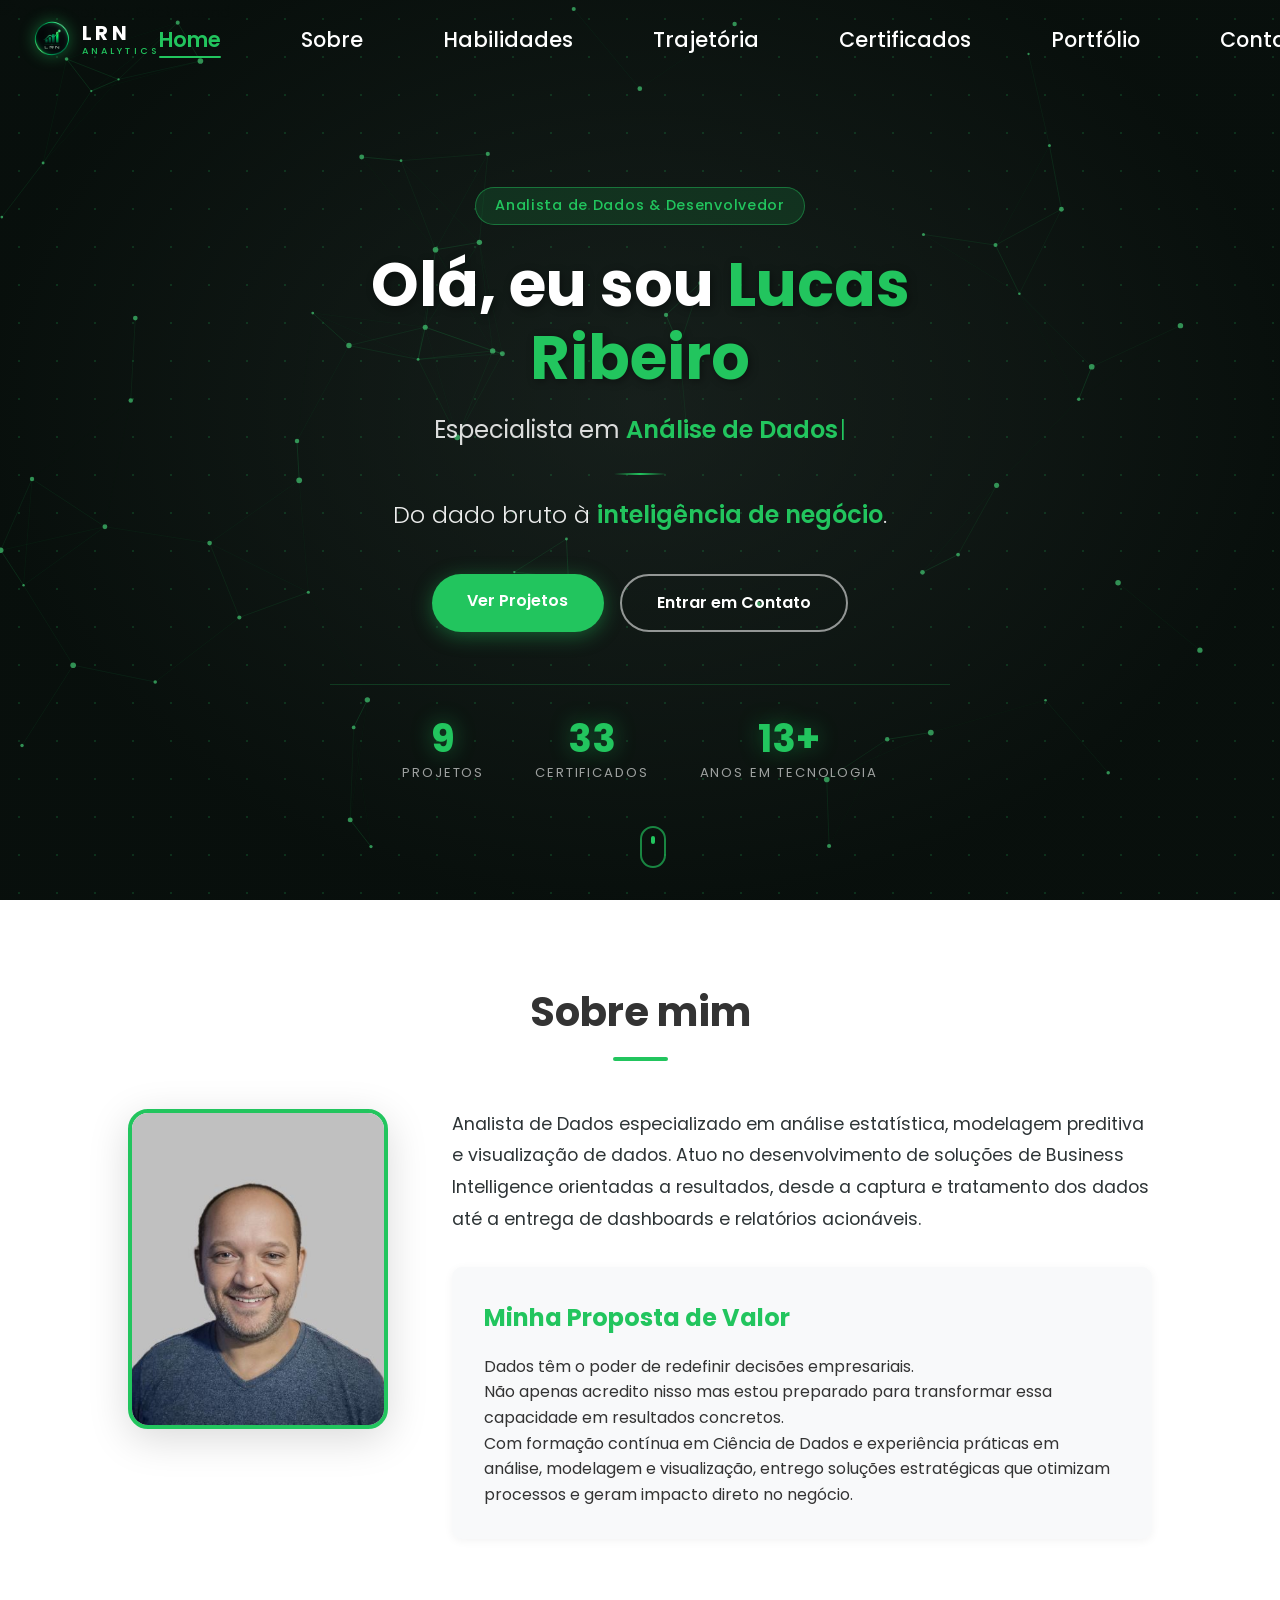
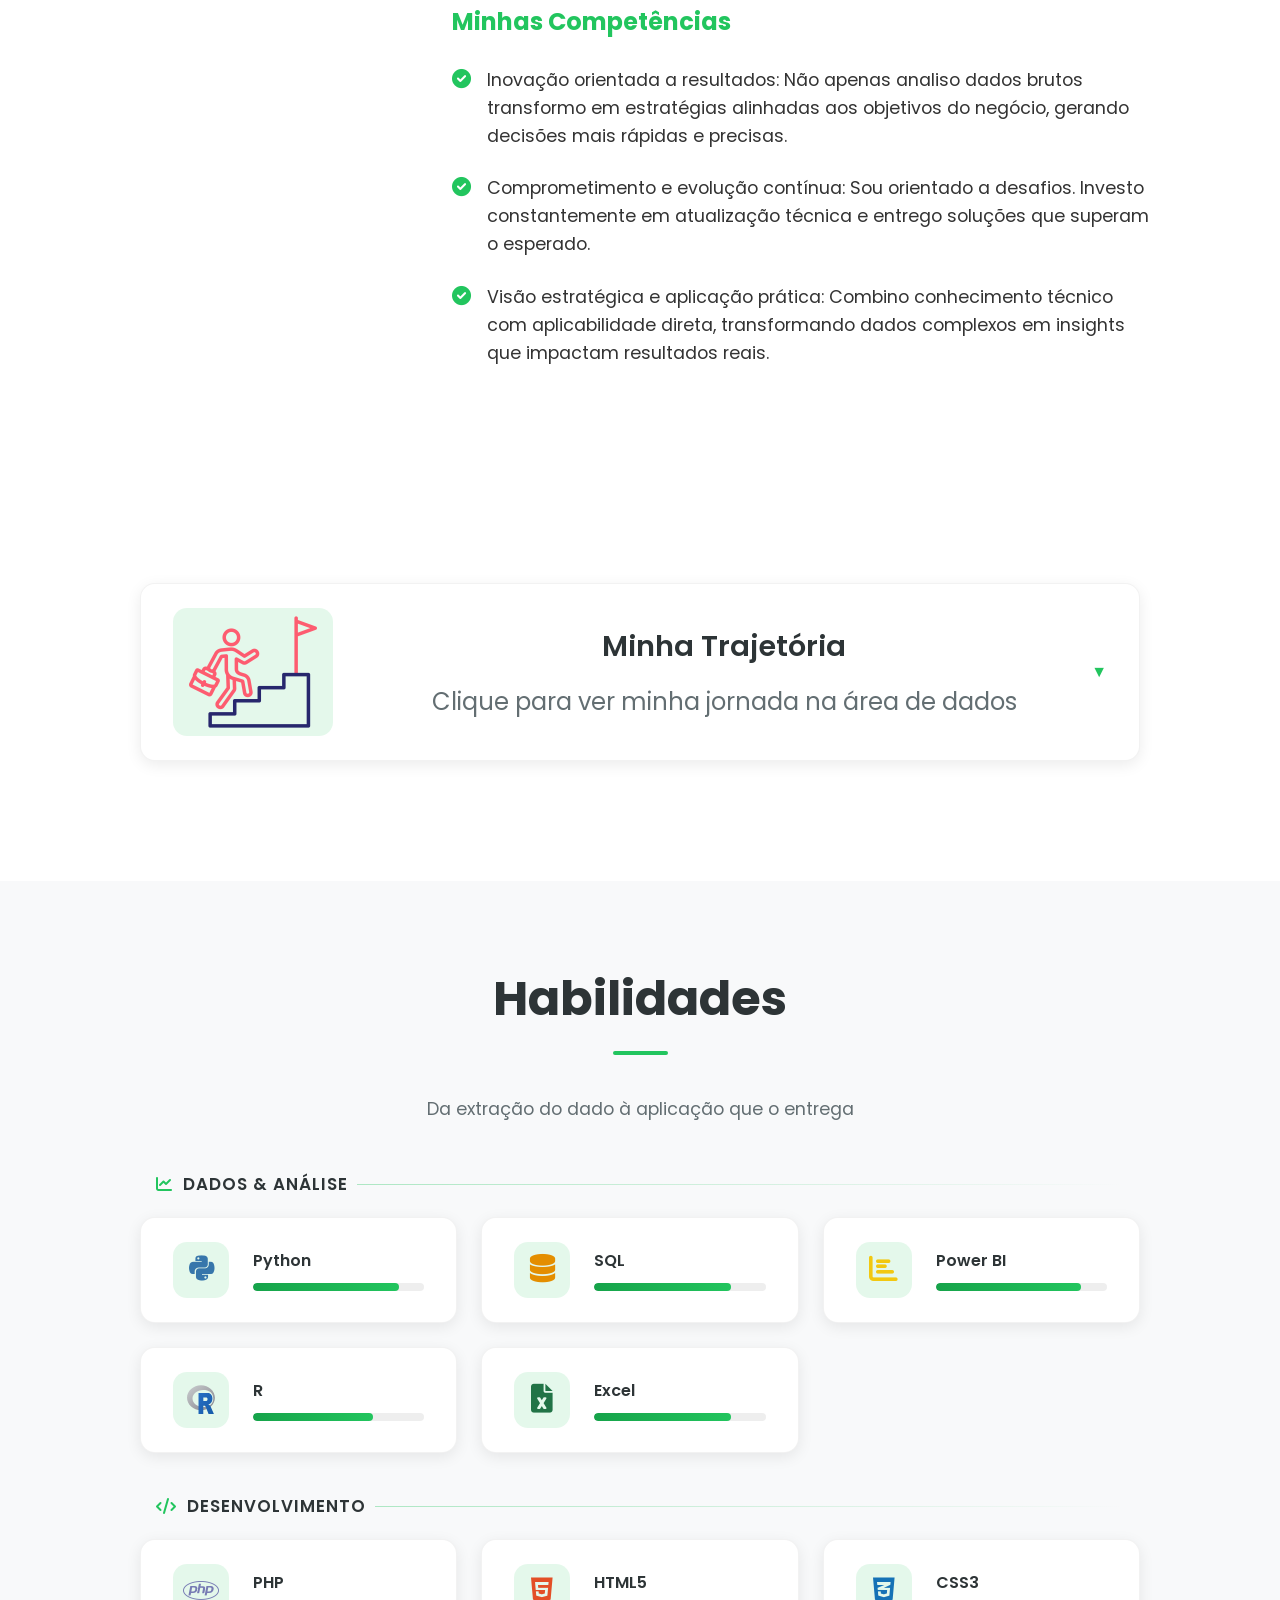
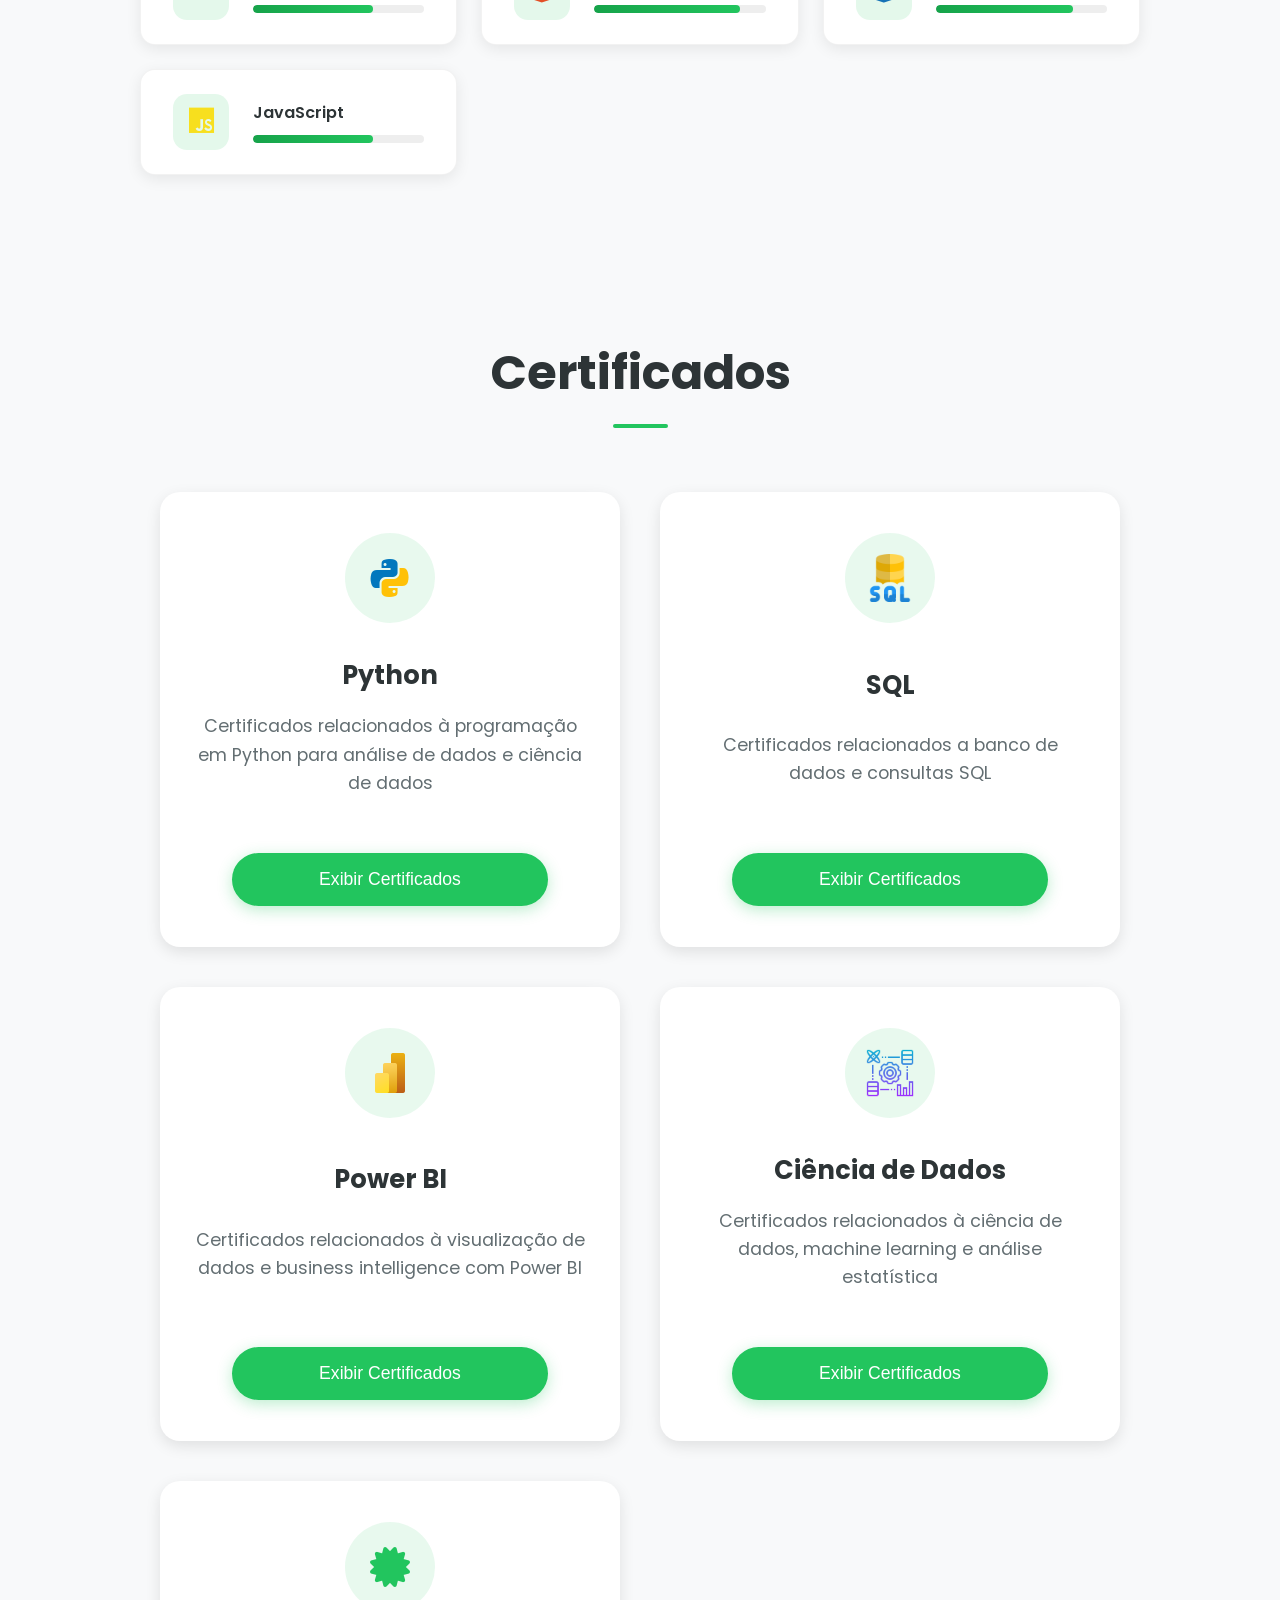
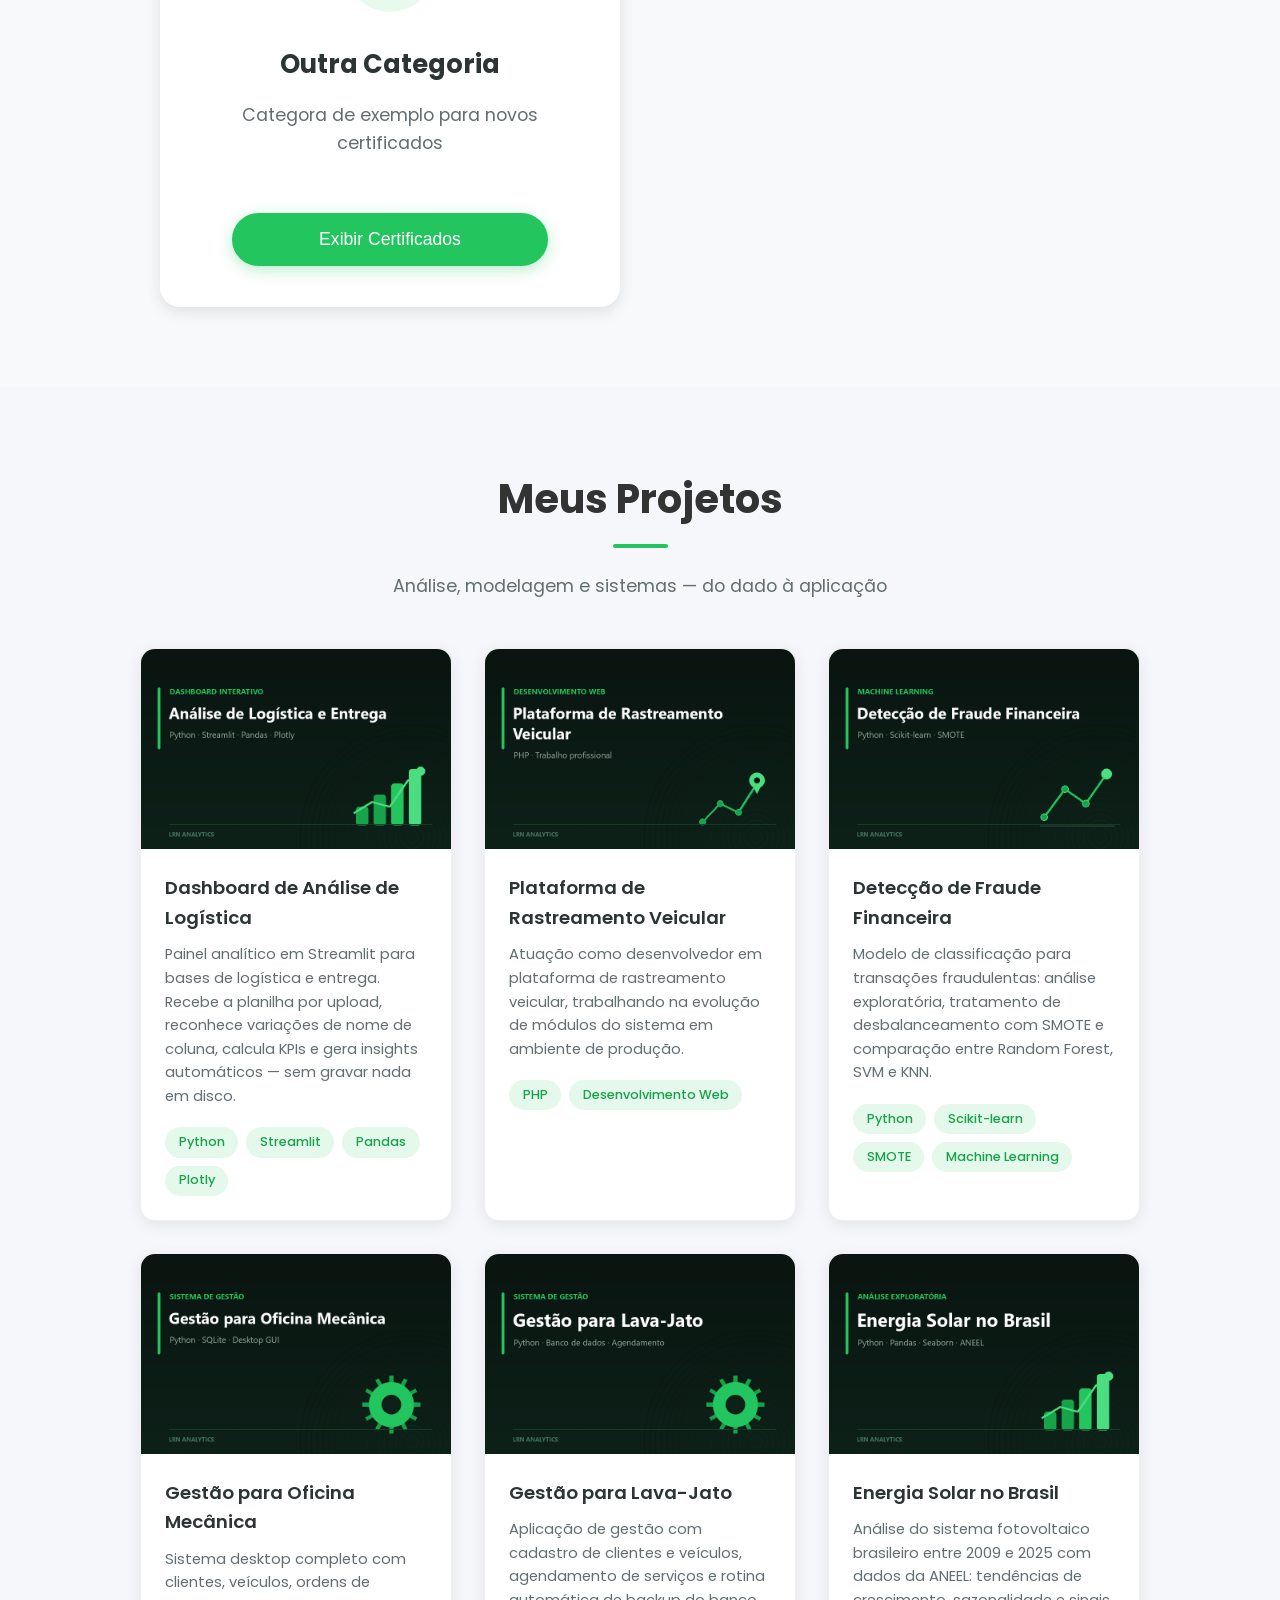
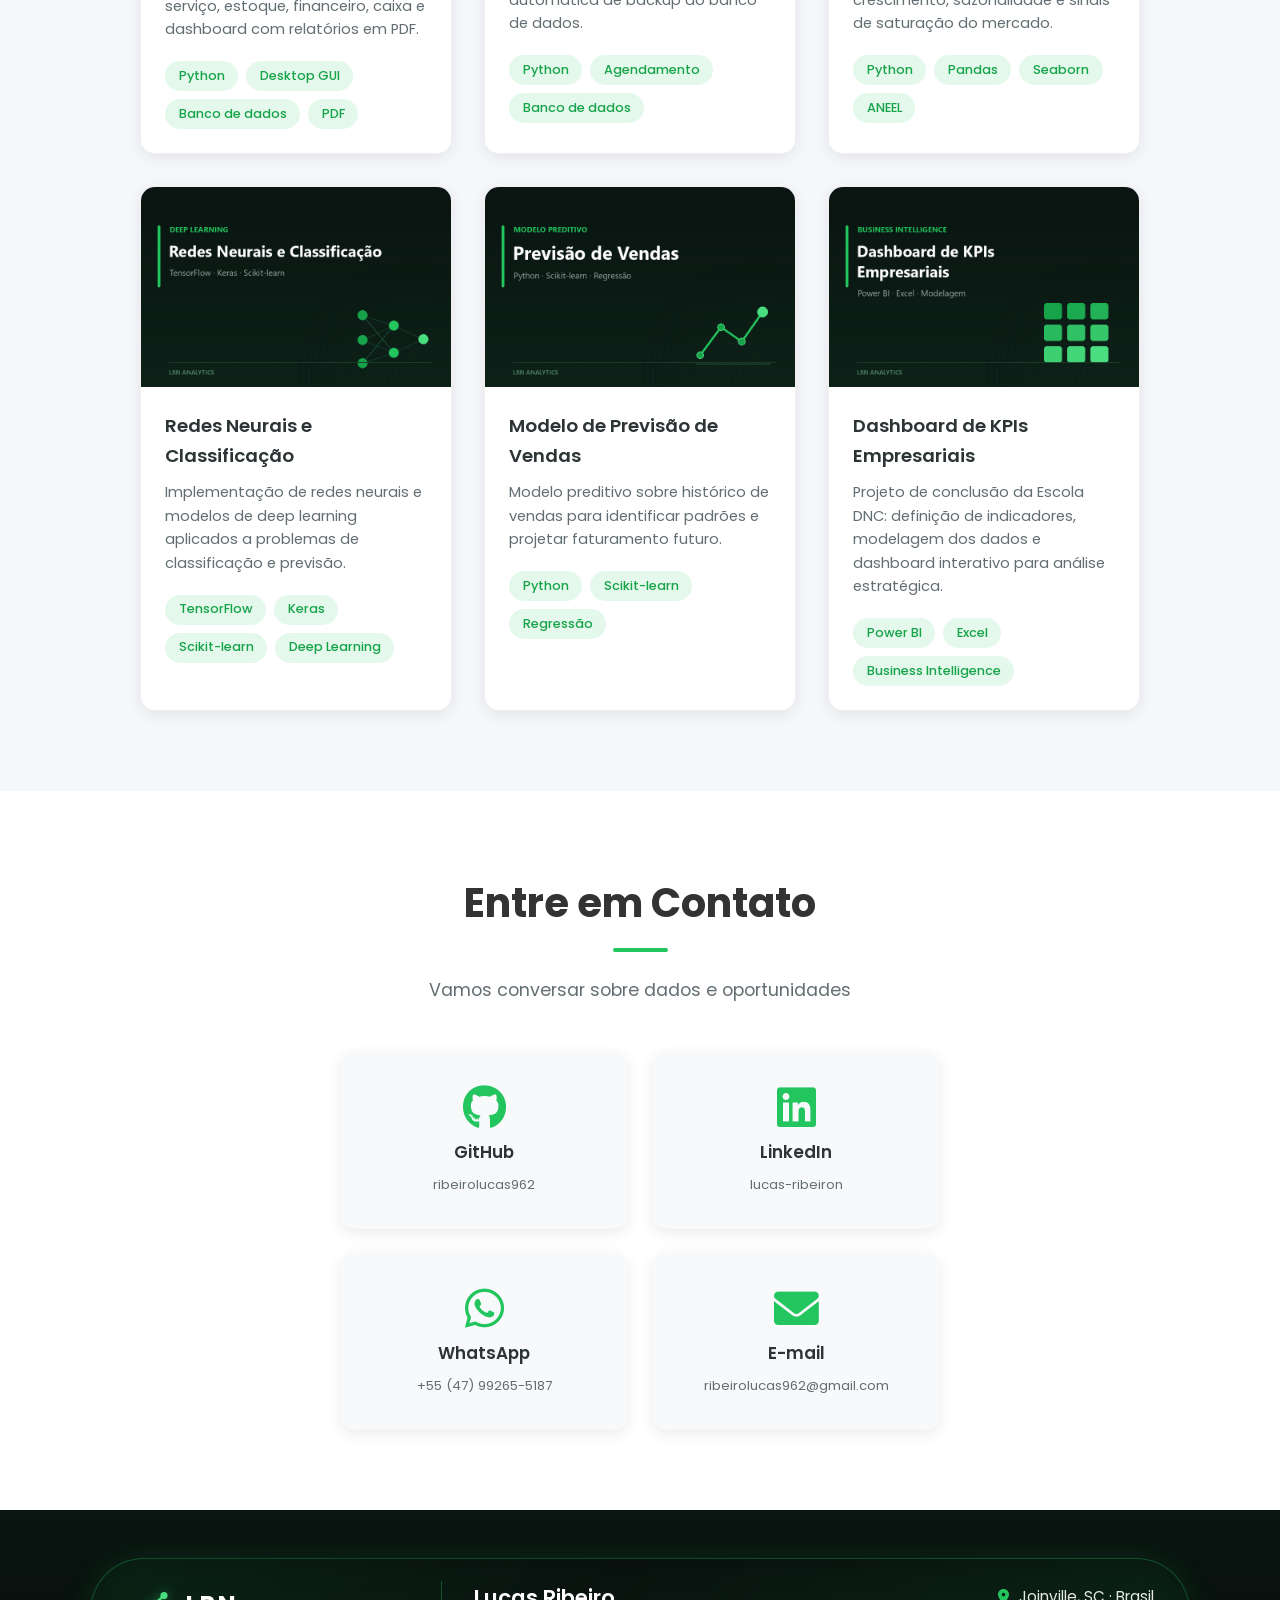
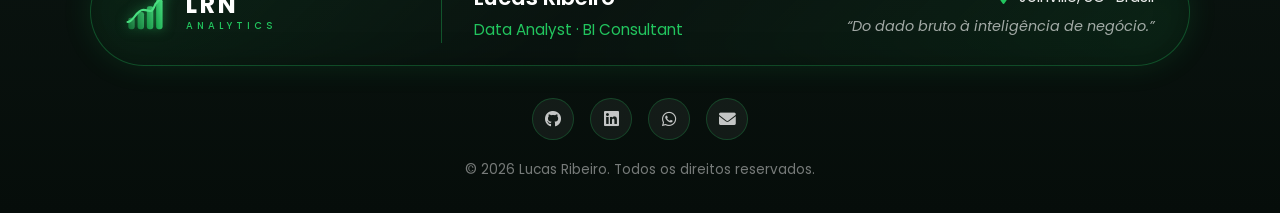
==== index.html @ 0513dd23 "Anima o hero e corrige rolagem horizontal no mobile O hero era estatico e a foto de fundo generica c" ====
<!DOCTYPE html>
<html lang="pt-BR">
<head>
    <meta charset="UTF-8">
    <meta name="viewport" content="width=device-width, initial-scale=1.0">
    <title>Lucas Ribeiro | Do dado bruto à inteligência de negócio</title>
    <meta name="description" content="Lucas Ribeiro — Analista de Dados e Consultor de BI em Joinville, SC. Do dado bruto à inteligência de negócio: análise estatística, modelagem preditiva, Power BI e Machine Learning.">
    <meta name="author" content="Lucas Ribeiro">
    <meta name="theme-color" content="#0a1410">
    <link rel="icon" type="image/png" href="./imagens/favicon.png">
    <link rel="apple-touch-icon" href="./imagens/logo_lrn.png">
    <meta property="og:type" content="website">
    <meta property="og:title" content="Lucas Ribeiro | Analista de Dados &amp; BI">
    <meta property="og:description" content="Do dado bruto à inteligência de negócio.">
    <meta property="og:image" content="./imagens/logo_lrn_quadrada.png">
    <link rel="stylesheet" href="styles.css">
    <link rel="stylesheet" href="https://cdnjs.cloudflare.com/ajax/libs/font-awesome/6.0.0/css/all.min.css">
    <link href="https://fonts.googleapis.com/css2?family=Poppins:wght@300;400;500;600;700&display=swap" rel="stylesheet">
</head>
<body>
    <div id="scroll-progress"></div>
    <nav class="navbar">
        <div class="navbar-container">
            <div class="logo">
                <a href="#home" class="logo-badge" aria-label="LRN Analytics — início">
                    <img src="./imagens/logo_lrn.png" alt="" class="logo-mark" width="40" height="40">
                    <span class="logo-lockup">
                        <span class="logo-title">LRN</span>
                        <span class="logo-sub">ANALYTICS</span>
                    </span>
                </a>
            </div>
            <ul class="nav-links">
                <li><a href="#home">Home</a></li>
                <li><a href="#about">Sobre</a></li>
                <li><a href="#skills">Habilidades</a></li>
                <li><a href="#trajetoria">Trajetória</a></li>
                <li><a href="#certificates">Certificados</a></li>
                <li><a href="#portfolio">Portfólio</a></li>
                <li><a href="#contact">Contato</a></li>
            </ul>
            <div class="burger">
                <div class="line1"></div>
                <div class="line2"></div>
                <div class="line3"></div>
            </div>
        </div>
    </nav>

    <section id="home" class="hero">
        <div class="hero-background">
            <img src="./imagens/imagem de fundo.png" alt="Data Analytics Background" class="hero-bg-image">
        </div>
        <canvas id="hero-network" class="hero-network" aria-hidden="true"></canvas>
        <div class="hero-grid-pattern"></div>
        <div class="hero-content">
            <div class="hero-text">
                <span class="hero-tag reveal" style="--delay:0ms">Analista de Dados &amp; Desenvolvedor</span>
                <h1 class="reveal" style="--delay:110ms">Olá, eu sou <span class="hero-name">Lucas Ribeiro</span></h1>
                <div class="hero-typing-container reveal" style="--delay:220ms">
                    <span>Especialista em </span><span class="typing-text" data-texts='["Análise de Dados", "Business Intelligence", "Machine Learning", "Desenvolvimento Web", "Visualização de Dados", "Modelagem Preditiva"]'></span><span class="cursor">|</span>
                </div>
                <p class="hero-slogan reveal" style="--delay:330ms">Do dado bruto à <strong>inteligência de negócio</strong>.</p>
                <div class="hero-cta reveal" style="--delay:440ms">
                    <a href="#portfolio" class="btn-primary">Ver Projetos</a>
                    <a href="#contact" class="btn-secondary">Entrar em Contato</a>
                </div>
                <div class="hero-stats reveal" style="--delay:570ms">
                    <div class="hero-stat">
                        <span class="hero-stat-num" data-count="9">0</span>
                        <span class="hero-stat-label">Projetos</span>
                    </div>
                    <div class="hero-stat">
                        <span class="hero-stat-num" data-count="33">0</span>
                        <span class="hero-stat-label">Certificados</span>
                    </div>
                    <div class="hero-stat">
                        <span class="hero-stat-num" data-count="13" data-suffix="+">0</span>
                        <span class="hero-stat-label">Anos em tecnologia</span>
                    </div>
                </div>
            </div>
        </div>
        <a href="#about" class="hero-scroll" aria-label="Ir para a próxima seção">
            <span class="hero-scroll-mouse"></span>
        </a>
    </section>

    <section id="about" class="about">
        <h2>Sobre mim</h2>
        <div class="about-content">
            <div class="about-image">
                <img src="./imagens/profile.JPG" alt="Lucas Ribeiro" class="about-profile-img">
            </div>
            <div class="about-text">
                <p class="about-intro">Analista de Dados especializado em análise estatística, modelagem preditiva e visualização de dados. Atuo no desenvolvimento de soluções de Business Intelligence orientadas a resultados, desde a captura e tratamento dos dados até a entrega de dashboards e relatórios acionáveis.</p>

                <div class="about-highlight">
                    <h3>Minha Proposta de Valor</h3>
                    <p>Dados têm o poder de redefinir decisões empresariais.
                    <br>Não apenas acredito nisso mas estou preparado para transformar essa capacidade em resultados concretos.
                    <br>Com formação contínua em Ciência de Dados e experiência práticas em análise, modelagem e visualização, entrego soluções estratégicas que otimizam processos e geram impacto direto no negócio.</p>
                </div>

                <div class="about-value">
                    <h3>Minhas Competências</h3>
                    <ul class="value-list">
                        <li><i class="fas fa-check-circle"></i> Inovação orientada a resultados: Não apenas analiso dados brutos transformo em estratégias alinhadas aos objetivos do negócio, gerando decisões mais rápidas e precisas.</li>
                        <li><i class="fas fa-check-circle"></i> Comprometimento e evolução contínua: Sou orientado a desafios. Investo constantemente em atualização técnica e entrego soluções que superam o esperado.</li>
                        <li><i class="fas fa-check-circle"></i> Visão estratégica e aplicação prática: Combino conhecimento técnico com aplicabilidade direta, transformando dados complexos em insights que impactam resultados reais.</li>
                    </ul>
                </div>


            </div>
        </div>
    </section>

    <section id="trajetoria" class="timeline-section">
        <div class="skills-cards" style="max-width:1000px;margin:0 auto 2.5rem;">
            <div class="skill-card" onclick="window.open('./trajetoria.html', '_blank')" style="cursor:pointer;">
                <div class="skill-card-icon" style="width:10rem;height:8rem;flex-shrink:0;">
                    <img src="./imagens/trajetoria-profissional.png" alt="Trajetória" style="width:100%;height:100%;object-fit:contain;">
                </div>
                <div class="skill-card-info" style="margin-left:1.5rem;">
                    <span class="skill-name" style="font-size:1.8rem;">Minha Trajetória</span>
                    <span style="font-size:1.5rem;color:var(--text-muted);margin-top:0.9rem;display:block;">Clique para ver minha jornada na área de dados</span>
                </div>
                <span class="timeline-toggle-arrow" id="timeline-arrow" style="color:var(--primary);font-size:1rem;">▼</span>
            </div>
        </div>
        <div class="timeline" id="timeline-content" style="display:none">
            <div class="timeline-item">
                <div class="timeline-year">2013</div>
                <div class="timeline-content">
                    <div class="timeline-category timeline-category-experiencia"><i class="fas fa-briefcase"></i> Experiência</div>
                    <h3>Técnico em Redes — Claro S.A.</h3>
                    <p>Montagem de componentes e execução de testes de funcionalidade elétrica. Solução de problemas e manutenção corretiva em infraestrutura de rede.</p>
                    <div class="timeline-tags"><span>Redes</span> <span>Infraestrutura</span> <span>Manutenção</span></div>
                </div>
            </div>
            <div class="timeline-item">
                <div class="timeline-year">2015</div>
                <div class="timeline-content">
                    <div class="timeline-category timeline-category-experiencia"><i class="fas fa-briefcase"></i> Experiência</div>
                    <h3>Técnico Operacional — Ezentis Brasil S.A.</h3>
                    <p>Instalação e manutenção de equipamentos de telecomunicação. Testes de desempenho e implementação de melhorias em sistemas.</p>
                    <div class="timeline-tags"><span>Telecom</span> <span>Operações</span> <span>Testes</span></div>
                </div>
            </div>
            <div class="timeline-item">
                <div class="timeline-year">2020</div>
                <div class="timeline-content">
                    <div class="timeline-category timeline-category-experiencia"><i class="fas fa-briefcase"></i> Experiência</div>
                    <h3>Eletrotécnico — Rineal</h3>
                    <p>Instalações e manutenções elétricas preventivas e corretivas. Diagnóstico e reparo de sistemas elétricos residenciais e industriais.</p>
                    <div class="timeline-tags"><span>Eletrotécnica</span> <span>Diagnóstico</span> <span>Manutenção</span></div>
                </div>
            </div>
            <div class="timeline-item">
                <div class="timeline-year">2024</div>
                <div class="timeline-content">
                    <div class="timeline-category timeline-category-formacao"><i class="fas fa-graduation-cap"></i> Formação</div>
                    <h3>Formação em Dados — Escola DNC</h3>
                    <p>Início formal na área de dados com 18 meses de formação focada em Power BI, Excel e análise de negócios. Entrega do primeiro dashboard interativo com KPIs estratégicos e automatização de relatórios.</p>
                    <div class="timeline-tags"><span>Power BI</span> <span>Excel</span> <span>BI</span> <span>Dashboard</span></div>
                </div>
            </div>
            <div class="timeline-item">
                <div class="timeline-year">2024</div>
                <div class="timeline-content">
                    <div class="timeline-category timeline-category-projeto"><i class="fas fa-code"></i> Projeto</div>
                    <h3>Primeiros Projetos de Machine Learning</h3>
                    <p>Desenvolvimento de modelos preditivos aplicados a problemas reais: regressão logística para classificação de dados, regressão linear para estimativa de ROI em publicidade e painel de vendas para e-commerce.</p>
                    <div class="timeline-tags"><span>Python</span> <span>Scikit-learn</span> <span>Regressão</span> <span>ML</span></div>
                </div>
            </div>
            <div class="timeline-item">
                <div class="timeline-year">2025</div>
                <div class="timeline-content">
                    <div class="timeline-category timeline-category-formacao"><i class="fas fa-graduation-cap"></i> Formação</div>
                    <h3>Formação Estatística e Ciências de Dados — Comunidade EtaTIdados</h3>
                    <p>Aprofundamento em estatística aplicada, análise exploratória, ETL e modelagem de dados com foco em aplicações reais. Duração de 12 meses, concluída em junho de 2025.</p>
                    <div class="timeline-tags"><span>Estatística</span> <span>Python</span> <span>ETL</span> <span>Data Mining</span></div>
                </div>
            </div>
            <div class="timeline-item">
                <div class="timeline-year">2025</div>
                <div class="timeline-content">
                    <div class="timeline-category timeline-category-formacao"><i class="fas fa-graduation-cap"></i> Formação</div>
                    <h3>Graduação em Ciência de Dados — Anhanguera</h3>
                    <p>Conclusão da graduação de 3 anos com formação completa em machine learning, banco de dados, visualização de dados e inteligência artificial. Concluída em julho de 2025.</p>
                    <div class="timeline-tags"><span>Ciência de Dados</span> <span>SQL</span> <span>IA</span> <span>Machine Learning</span></div>
                </div>
            </div>
            <div class="timeline-item">
                <div class="timeline-year">2026</div>
                <div class="timeline-content">
                    <div class="timeline-category timeline-category-projeto"><i class="fas fa-code"></i> Projeto</div>
                    <h3>Sistema de Gestão para Oficina Mecânica</h3>
                    <p>Sistema desktop completo desenvolvido em Python com interface gráfica moderna. Módulos de clientes, veículos, ordens de serviço, estoque, financeiro, caixa e dashboard com geração de relatórios em PDF.</p>
                    <div class="timeline-tags"><span>Python</span> <span>Desktop App</span> <span>GUI</span> <span>Gestão</span></div>
                </div>
            </div>
            <div class="timeline-item">
                <div class="timeline-year">2026</div>
                <div class="timeline-content">
                    <div class="timeline-category timeline-category-projeto"><i class="fas fa-code"></i> Projeto</div>
                    <h3>Projetos Avançados — Python & Streamlit</h3>
                    <p>Desenvolvimento de aplicações interativas de dados com Streamlit, consolidando habilidades em visualização, análise e entrega de soluções de dados ao usuário final.</p>
                    <div class="timeline-tags"><span>Python</span> <span>Streamlit</span> <span>Apps de Dados</span></div>
                </div>
            </div>
            <div class="timeline-item timeline-item-current">
                <div class="timeline-year">Atual</div>
                <div class="timeline-content">
                    <div class="timeline-category timeline-category-cursando"><i class="fas fa-book-open"></i> Cursando</div>
                    <h3>Bacharelado em Ciências da Computação — Anhanguera</h3>
                    <p>Cursando desde 2026, com previsão de conclusão para dezembro de 2030. Ampliando a base técnica em algoritmos, estruturas de dados e fundamentos da computação para elevar ainda mais a qualidade das soluções em dados.</p>
                    <div class="timeline-tags"><span>Computação</span> <span>Algoritmos</span> <span>Cursando</span></div>
                </div>
            </div>
        </div>
    </section>

    <section id="skills" class="skills-section">
        <h2>Habilidades</h2>
        <p class="section-subtitle">Da extração do dado à aplicação que o entrega</p>

        <h3 class="skills-group-title"><i class="fas fa-chart-line"></i> Dados &amp; Análise</h3>
        <div class="skills-cards">
            <div class="skill-card">
                <div class="skill-card-icon"><i class="fab fa-python" style="color:#3776AB"></i></div>
                <div class="skill-card-info">
                    <span class="skill-name">Python</span>
                    <div class="skill-bar"><div class="skill-fill" style="--level: 85%"></div></div>
                </div>
            </div>
            <div class="skill-card">
                <div class="skill-card-icon"><i class="fas fa-database" style="color:#E48E00"></i></div>
                <div class="skill-card-info">
                    <span class="skill-name">SQL</span>
                    <div class="skill-bar"><div class="skill-fill" style="--level: 80%"></div></div>
                </div>
            </div>
            <div class="skill-card">
                <div class="skill-card-icon"><i class="fas fa-chart-bar" style="color:#F2C811"></i></div>
                <div class="skill-card-info">
                    <span class="skill-name">Power BI</span>
                    <div class="skill-bar"><div class="skill-fill" style="--level: 85%"></div></div>
                </div>
            </div>
            <div class="skill-card">
                <div class="skill-card-icon"><img src="./imagens/R_logo.svg" alt="R" style="width:1.8rem;height:1.8rem"></div>
                <div class="skill-card-info">
                    <span class="skill-name">R</span>
                    <div class="skill-bar"><div class="skill-fill" style="--level: 70%"></div></div>
                </div>
            </div>
            <div class="skill-card">
                <div class="skill-card-icon"><i class="fas fa-file-excel" style="color:#217346"></i></div>
                <div class="skill-card-info">
                    <span class="skill-name">Excel</span>
                    <div class="skill-bar"><div class="skill-fill" style="--level: 80%"></div></div>
                </div>
            </div>
        </div>

        <h3 class="skills-group-title"><i class="fas fa-code"></i> Desenvolvimento</h3>
        <div class="skills-cards">
            <div class="skill-card">
                <div class="skill-card-icon"><i class="fab fa-php" style="color:#777BB4"></i></div>
                <div class="skill-card-info">
                    <span class="skill-name">PHP</span>
                    <div class="skill-bar"><div class="skill-fill" style="--level: 70%"></div></div>
                </div>
            </div>
            <div class="skill-card">
                <div class="skill-card-icon"><i class="fab fa-html5" style="color:#E34F26"></i></div>
                <div class="skill-card-info">
                    <span class="skill-name">HTML5</span>
                    <div class="skill-bar"><div class="skill-fill" style="--level: 85%"></div></div>
                </div>
            </div>
            <div class="skill-card">
                <div class="skill-card-icon"><i class="fab fa-css3-alt" style="color:#1572B6"></i></div>
                <div class="skill-card-info">
                    <span class="skill-name">CSS3</span>
                    <div class="skill-bar"><div class="skill-fill" style="--level: 80%"></div></div>
                </div>
            </div>
            <div class="skill-card">
                <div class="skill-card-icon"><i class="fab fa-js" style="color:#F7DF1E"></i></div>
                <div class="skill-card-info">
                    <span class="skill-name">JavaScript</span>
                    <div class="skill-bar"><div class="skill-fill" style="--level: 70%"></div></div>
                </div>
            </div>
        </div>
    </section>

    <!-- Certificates Section -->
    <section id="certificates" class="certificates">
        <div class="container">
            <h2 class="section-title">Certificados</h2>
            <div class="certificates-grid" id="certificates-grid">
                <!-- Certificates will be loaded dynamically from certificates.json -->
            </div>
        </div>
    </section>

    <!-- Certificates List Modal -->
    <div class="modal" id="certificates-modal">
        <div class="modal-content certificates-list">
            <span class="close-modal">&times;</span>
            <h2>Meus Certificados</h2>
            <div class="certificates-list-container">
                <!-- Certificate list will be loaded dynamically -->
            </div>
        </div>
    </div>

    <section id="portfolio" class="portfolio">
        <h2>Meus Projetos</h2>
        <p class="section-subtitle">Análise, modelagem e sistemas — do dado à aplicação</p>
        <div class="projects-grid">
            <div class="project-card" onclick="window.open('https://github.com/ribeirolucas962/projeto_entrega', '_blank')">
                <div class="project-card-image">
                    <img src="./imagens/capas/logistica.png" alt="Dashboard de logística" loading="lazy">
                    <div class="project-overlay"><span>Ver Projeto →</span></div>
                </div>
                <div class="project-card-body">
                    <h3>Dashboard de Análise de Logística</h3>
                    <p>Painel analítico em Streamlit para bases de logística e entrega. Recebe a planilha por upload, reconhece variações de nome de coluna, calcula KPIs e gera insights automáticos — sem gravar nada em disco.</p>
                    <div class="project-tags">
                        <span>Python</span> <span>Streamlit</span> <span>Pandas</span> <span>Plotly</span>
                    </div>
                </div>
            </div>
            <div class="project-card project-card-private">
                <div class="project-card-image">
                    <img src="./imagens/capas/gps.png" alt="Módulo de histórico de rotas" loading="lazy">
                    <div class="project-overlay"><span><i class="fas fa-lock"></i> Código privado</span></div>
                </div>
                <div class="project-card-body">
                    <h3>Plataforma de Rastreamento Veicular</h3>
                    <p>Atuação como desenvolvedor em plataforma de rastreamento veicular, trabalhando na evolução de módulos do sistema em ambiente de produção.</p>
                    <div class="project-tags">
                        <span>PHP</span> <span>Desenvolvimento Web</span>
                    </div>
                </div>
            </div>
            <div class="project-card" onclick="window.open('https://github.com/ribeirolucas962/Modelo_de_Fraude/blob/main/modelo_previsao__fraude.ipynb', '_blank')">
                <div class="project-card-image">
                    <img src="./imagens/capas/fraude.png" alt="Detecção de fraude" loading="lazy">
                    <div class="project-overlay"><span>Ver Projeto →</span></div>
                </div>
                <div class="project-card-body">
                    <h3>Detecção de Fraude Financeira</h3>
                    <p>Modelo de classificação para transações fraudulentas: análise exploratória, tratamento de desbalanceamento com SMOTE e comparação entre Random Forest, SVM e KNN.</p>
                    <div class="project-tags">
                        <span>Python</span> <span>Scikit-learn</span> <span>SMOTE</span> <span>Machine Learning</span>
                    </div>
                </div>
            </div>
            <div class="project-card project-card-private">
                <div class="project-card-image">
                    <img src="./imagens/capas/oficina.png" alt="Sistema para oficina mecânica" loading="lazy">
                    <div class="project-overlay"><span><i class="fas fa-lock"></i> Código privado</span></div>
                </div>
                <div class="project-card-body">
                    <h3>Gestão para Oficina Mecânica</h3>
                    <p>Sistema desktop completo com clientes, veículos, ordens de serviço, estoque, financeiro, caixa e dashboard com relatórios em PDF.</p>
                    <div class="project-tags">
                        <span>Python</span> <span>Desktop GUI</span> <span>Banco de dados</span> <span>PDF</span>
                    </div>
                </div>
            </div>
            <div class="project-card" onclick="window.open('https://github.com/ribeirolucas962/projeto-lavajato', '_blank')">
                <div class="project-card-image">
                    <img src="./imagens/capas/lavajato.png" alt="Sistema para lava-jato" loading="lazy">
                    <div class="project-overlay"><span>Ver Projeto →</span></div>
                </div>
                <div class="project-card-body">
                    <h3>Gestão para Lava-Jato</h3>
                    <p>Aplicação de gestão com cadastro de clientes e veículos, agendamento de serviços e rotina automática de backup do banco de dados.</p>
                    <div class="project-tags">
                        <span>Python</span> <span>Agendamento</span> <span>Banco de dados</span>
                    </div>
                </div>
            </div>
            <div class="project-card" onclick="window.open('https://github.com/ribeirolucas962/Projeto-energia-solar', '_blank')">
                <div class="project-card-image">
                    <img src="./imagens/capas/solar.png" alt="Energia solar no Brasil" loading="lazy">
                    <div class="project-overlay"><span>Ver Projeto →</span></div>
                </div>
                <div class="project-card-body">
                    <h3>Energia Solar no Brasil</h3>
                    <p>Análise do sistema fotovoltaico brasileiro entre 2009 e 2025 com dados da ANEEL: tendências de crescimento, sazonalidade e sinais de saturação do mercado.</p>
                    <div class="project-tags">
                        <span>Python</span> <span>Pandas</span> <span>Seaborn</span> <span>ANEEL</span>
                    </div>
                </div>
            </div>
            <div class="project-card" onclick="window.open('https://github.com/ribeirolucas962/Projeto_aprendizado_de-maquina_Scikit_learn_Keras_TensorFlow', '_blank')">
                <div class="project-card-image">
                    <img src="./imagens/capas/deeplearning.png" alt="Redes neurais" loading="lazy">
                    <div class="project-overlay"><span>Ver Projeto →</span></div>
                </div>
                <div class="project-card-body">
                    <h3>Redes Neurais e Classificação</h3>
                    <p>Implementação de redes neurais e modelos de deep learning aplicados a problemas de classificação e previsão.</p>
                    <div class="project-tags">
                        <span>TensorFlow</span> <span>Keras</span> <span>Scikit-learn</span> <span>Deep Learning</span>
                    </div>
                </div>
            </div>
            <div class="project-card" onclick="window.open('https://github.com/ribeirolucas962/modelo_de_predicao', '_blank')">
                <div class="project-card-image">
                    <img src="./imagens/capas/vendas.png" alt="Previsão de vendas" loading="lazy">
                    <div class="project-overlay"><span>Ver Projeto →</span></div>
                </div>
                <div class="project-card-body">
                    <h3>Modelo de Previsão de Vendas</h3>
                    <p>Modelo preditivo sobre histórico de vendas para identificar padrões e projetar faturamento futuro.</p>
                    <div class="project-tags">
                        <span>Python</span> <span>Scikit-learn</span> <span>Regressão</span>
                    </div>
                </div>
            </div>
            <div class="project-card" onclick="window.open('./projetos/Projeto de conclusão de curso escola DNC Power Point V5 [Salvo automaticamente] (2)[1].pdf', '_blank')">
                <div class="project-card-image">
                    <img src="./imagens/capas/bi.png" alt="Dashboard de KPIs" loading="lazy">
                    <div class="project-overlay"><span>Ver Projeto →</span></div>
                </div>
                <div class="project-card-body">
                    <h3>Dashboard de KPIs Empresariais</h3>
                    <p>Projeto de conclusão da Escola DNC: definição de indicadores, modelagem dos dados e dashboard interativo para análise estratégica.</p>
                    <div class="project-tags">
                        <span>Power BI</span> <span>Excel</span> <span>Business Intelligence</span>
                    </div>
                </div>
            </div>
        </div>
    </section>

    <section id="contact" class="contact">
        <h2>Entre em Contato</h2>
        <p class="section-subtitle">Vamos conversar sobre dados e oportunidades</p>
        <div class="contact-content">
            <div class="contact-cards">
                <a href="https://github.com/ribeirolucas962" class="contact-card" target="_blank">
                    <i class="fab fa-github"></i>
                    <span>GitHub</span>
                    <small>ribeirolucas962</small>
                </a>
                <a href="https://www.linkedin.com/in/lucas-ribeiron/" class="contact-card" target="_blank">
                    <i class="fab fa-linkedin"></i>
                    <span>LinkedIn</span>
                    <small>lucas-ribeiron</small>
                </a>
                <a href="https://wa.me/5547992655187" class="contact-card" target="_blank">
                    <i class="fab fa-whatsapp"></i>
                    <span>WhatsApp</span>
                    <small>+55 (47) 99265-5187</small>
                </a>
                <a href="mailto:ribeirolucas962@gmail.com" class="contact-card" target="_blank">
                    <i class="fas fa-envelope"></i>
                    <span>E-mail</span>
                    <small>ribeirolucas962@gmail.com</small>
                </a>
            </div>
        </div>
    </section>

    <footer class="site-footer">
        <div class="footer-bar">
            <div class="footer-brand">
                <svg class="footer-mark" viewBox="0 0 64 56" role="img" aria-label="LRN Analytics">
                    <defs>
                        <linearGradient id="lrnGrad" x1="0" y1="1" x2="1" y2="0">
                            <stop offset="0%" stop-color="#16a34a"/>
                            <stop offset="100%" stop-color="#4ade80"/>
                        </linearGradient>
                    </defs>
                    <rect x="3"  y="36" width="9" height="16" rx="3" fill="url(#lrnGrad)" opacity=".55"/>
                    <rect x="16" y="28" width="9" height="24" rx="3" fill="url(#lrnGrad)" opacity=".7"/>
                    <rect x="29" y="20" width="9" height="32" rx="3" fill="url(#lrnGrad)" opacity=".85"/>
                    <rect x="42" y="10" width="9" height="42" rx="3" fill="url(#lrnGrad)"/>
                    <path d="M2 42 C 11 42, 14 25, 24 25 S 35 32, 41 17 L 50 7"
                          fill="none" stroke="#4ade80" stroke-width="3" stroke-linecap="round"/>
                    <circle cx="53" cy="5" r="5" fill="#4ade80"/>
                </svg>
                <span class="footer-wordmark">
                    <span class="footer-lrn">LRN</span>
                    <span class="footer-analytics">ANALYTICS</span>
                </span>
            </div>

            <div class="footer-identity">
                <span class="footer-name">Lucas Ribeiro</span>
                <span class="footer-role">Data Analyst &middot; BI Consultant</span>
            </div>

            <div class="footer-meta">
                <span class="footer-location">
                    <i class="fas fa-map-marker-alt"></i> Joinville, SC &middot; Brasil
                </span>
                <span class="footer-tagline">&ldquo;Do dado bruto à inteligência de negócio.&rdquo;</span>
            </div>
        </div>

        <div class="footer-social">
            <a href="https://github.com/ribeirolucas962" target="_blank" rel="noopener" aria-label="GitHub"><i class="fab fa-github"></i></a>
            <a href="https://www.linkedin.com/in/lucas-ribeiron/" target="_blank" rel="noopener" aria-label="LinkedIn"><i class="fab fa-linkedin"></i></a>
            <a href="https://wa.me/5547992655187" target="_blank" rel="noopener" aria-label="WhatsApp"><i class="fab fa-whatsapp"></i></a>
            <a href="mailto:ribeirolucas962@gmail.com" aria-label="E-mail"><i class="fas fa-envelope"></i></a>
        </div>

        <p class="footer-copy">&copy; 2026 Lucas Ribeiro. Todos os direitos reservados.</p>
    </footer>

    <script src="script.js"></script>
</body>
</html>
---- styles.css ----
/* Reset and base styles */
* {
    margin: 0;
    padding: 0;
    box-sizing: border-box;
}

html {
    scroll-behavior: smooth;
    /* contem o menu mobile, que fica deslocado para fora da viewport.
       clip em vez de hidden para nao criar contexto de rolagem proprio */
    overflow-x: clip;
}

/* CSS Variables */
:root {
    --primary: #22c55e;
    --primary-dark: #16a34a;
    --primary-light: rgba(34, 197, 94, 0.12);
    --dark: #0a1410;
    --dark-2: #10201a;
    --text-dark: #2d3436;
    --text-muted: #636e72;
    --light: #f8f9fa;
    --white: #ffffff;
    --shadow-sm: 0 4px 15px rgba(0, 0, 0, 0.08);
    --shadow-md: 0 8px 30px rgba(0, 0, 0, 0.12);
    --shadow-lg: 0 15px 50px rgba(0, 0, 0, 0.18);
    --radius-sm: 8px;
    --radius-md: 15px;
    --radius-lg: 30px;
    --transition: all 0.3s ease;
}

body {
    font-family: 'Poppins', sans-serif;
    line-height: 1.6;
    color: #333;
    /* o menu mobile fechado fica em right:-100% e puxava a pagina de lado */
    overflow-x: hidden;
}

/* Navbar */
.navbar {
    position: fixed;
    top: 0;
    width: 100%;
    display: flex;
    justify-content: center;
    align-items: center;
    padding: 1.2rem 0;
    background: transparent;
    box-shadow: none;
    z-index: 1000;
    transition: background 0.4s ease, box-shadow 0.4s ease, padding 0.4s ease;
}

.navbar.scrolled {
    background: rgba(10, 20, 16, 0.75);
    backdrop-filter: blur(14px);
    -webkit-backdrop-filter: blur(14px);
    box-shadow: 0 2px 20px rgba(0, 0, 0, 0.3);
    padding: 0.8rem 0;
}

.navbar-container {
    width: 100%;
    max-width: 1800px;
    display: flex;
    justify-content: space-between;
    align-items: center;
    padding: 0 2rem;
}

.logo {
    display: flex;
    align-items: center;
}

.logo-badge {
    text-decoration: none;
    font-size: 1.5rem;
    font-weight: 700;
    color: white;
    letter-spacing: 0.04em;
    transition: all 0.35s ease;
    display: flex;
    align-items: center;
    gap: 0.6rem;
}

.logo-mark {
    width: 40px;
    height: 40px;
    object-fit: contain;
    flex-shrink: 0;
    filter: drop-shadow(0 0 8px rgba(34, 197, 94, 0.45));
    transition: transform 0.35s ease, filter 0.35s ease;
}

.logo-lockup {
    display: flex;
    flex-direction: column;
    line-height: 1;
}

.logo-title {
    font-size: 1.25rem;
    font-weight: 700;
    color: white;
    letter-spacing: 0.18em;
    transition: color 0.35s ease;
}

.logo-sub {
    font-size: 0.58rem;
    font-weight: 500;
    letter-spacing: 0.34em;
    color: var(--primary);
    margin-top: 0.22rem;
}

.logo-badge:hover .logo-mark {
    transform: scale(1.08);
    filter: drop-shadow(0 0 14px rgba(34, 197, 94, 0.75));
}

.logo-badge:hover .logo-title {
    color: var(--primary);
}

@media screen and (max-width: 480px) {
    .logo-lockup {
        display: none;
    }
}

.nav-links {
    display: flex;
    list-style: none;
    gap: 5rem;
}

.nav-links li a {
    color: white;
    text-decoration: none;
    font-weight: 500;
    font-size: 1.3rem;
    transition: color 0.3s ease;
    position: relative;
    padding-bottom: 4px;
}

/* Sublinhado animado no hover */
.nav-links li a::after {
    content: '';
    position: absolute;
    bottom: 0;
    left: 0;
    width: 0%;
    height: 2px;
    background: var(--primary);
    border-radius: 2px;
    transition: width 0.3s ease;
}

.nav-links li a:hover::after,
.nav-links li a.active::after {
    width: 100%;
}

.nav-links li a:hover {
    color: var(--primary);
}

/* Link ativo */
.nav-links li a.active {
    color: var(--primary);
    font-weight: 600;
}

/* Hero Section */
.hero {
    position: relative;
    min-height: 100vh;
    display: flex;
    align-items: center;
    justify-content: center;
    overflow: hidden;
    padding-top: 70px;
}

.hero-background {
    position: absolute;
    top: 0;
    left: 0;
    width: 100%;
    height: 100%;
    z-index: -1;
}

.hero-bg-image {
    width: 100%;
    height: 100%;
    object-fit: cover;
    object-position: center;
    /* a foto vira textura: quem tem de aparecer e' o texto e a rede animada */
    opacity: 0.3;
    filter: grayscale(0.7) brightness(0.75) contrast(1.05);
}

.hero-background::after {
    content: '';
    position: absolute;
    top: 0;
    left: 0;
    width: 100%;
    height: 100%;
    background:
        radial-gradient(ellipse at 50% 45%, rgba(10, 20, 16, 0.55) 0%, rgba(6, 13, 10, 0.93) 72%),
        linear-gradient(135deg, rgba(10, 20, 16, 0.9) 0%, rgba(6, 13, 10, 0.86) 100%);
}

.hero-content {
    position: relative;
    z-index: 1;
    text-align: center;
    color: white;
    padding: 2rem;
    max-width: 800px;
    margin: 0 auto;
}

.hero-text h1 {
    font-size: 3.8rem;
    margin-bottom: 1rem;
    line-height: 1.2;
    font-weight: 700;
    text-shadow: 2px 2px 8px rgba(0, 0, 0, 0.4);
}

/* About Section */
.about {
    padding: 5rem 10%;
    background: white;
}

.about h2 {
    text-align: center;
    font-size: 2.5rem;
    margin-bottom: 3rem;
}

.about-content {
    max-width: 1100px;
    margin: 0 auto;
    display: flex;
    gap: 4rem;
    align-items: flex-start;
}

.about-image {
    flex-shrink: 0;
}

.about-profile-img {
    width: 260px;
    height: 320px;
    object-fit: cover;
    border-radius: 20px;
    box-shadow: 0 10px 40px rgba(0, 0, 0, 0.15);
    border: 4px solid var(--primary);
}

.about-text {
    display: flex;
    flex-direction: column;
    gap: 2rem;
}

.about-intro {
    font-size: 1.1rem;
    line-height: 1.8;
    color: #2d3436;
}

.about-highlight {
    background: #f8f9fa;
    padding: 2rem;
    border-radius: 10px;
    box-shadow: 0 2px 10px rgba(0, 0, 0, 0.05);
}

.about-highlight h3 {
    color: #22c55e;
    margin-bottom: 1rem;
    font-size: 1.5rem;
}

.about-value {
    margin: 2rem 0;
}

.about-value h3 {
    color: #22c55e;
    margin-bottom: 1.5rem;
    font-size: 1.5rem;
}

.value-list {
    list-style: none;
    padding: 0;
}

.value-list li {
    display: flex;
    align-items: flex-start;
    gap: 1rem;
    margin-bottom: 1.5rem;
    font-size: 1.1rem;
    line-height: 1.6;
}

.value-list i {
    color: #22c55e;
    font-size: 1.2rem;
    margin-top: 0.2rem;
}

.about-closing {
    font-size: 1.1rem;
    line-height: 1.8;
    color: #2d3436;
    font-style: italic;
    margin: 2rem 0;
}

.skills {
    margin-top: 2rem;
}

.skill-tags {
    display: flex;
    flex-wrap: wrap;
    gap: 1rem;
    margin-top: 1rem;
}

.skill-tags span {
    padding: 0.5rem 1rem;
    background: #f1f2f6;
    border-radius: 20px;
    font-size: 0.9rem;
    display: flex;
    align-items: center;
    gap: 0.5rem;
}

.skill-tags i {
    font-size: 1.1rem;
}

.skill-tags .fa-python {
    color: #3776AB;
}

.skill-tags .fa-database {
    color: #E48E00;
}

.skill-tags .fa-chart-bar {
    color: #F2C811;
}

.skill-tags .fa-r-project {
    color: #276DC3;
    font-size: 1.2rem;
    font-weight: bold;
    margin-right: 0.3rem;
    vertical-align: middle;
}

.skill-tags .r-logo {
    width: 1.2rem;
    height: 1.2rem;
    vertical-align: middle;
    margin-right: 0.3rem;
}

.skill-tags .ml-logo {
    width: 1.2rem;
    height: 1.2rem;
    vertical-align: middle;
    margin-right: 0.3rem;
}

/* Portfolio Section */
.portfolio {
    padding: 5rem 10%;
    background: #f5f7fa;
}

.portfolio h2 {
    text-align: center;
    font-size: 2.5rem;
    margin-bottom: 3rem;
}

.portfolio-grid {
    display: grid;
    grid-template-columns: repeat(auto-fit, minmax(300px, 1fr));
    gap: 2rem;
}

.portfolio-item {
    position: relative;
    overflow: hidden;
    border-radius: 10px;
    box-shadow: 0 5px 15px rgba(0, 0, 0, 0.1);
}

.portfolio-item img {
    width: 100%;
    height: 250px;
    object-fit: cover;
}

.portfolio-overlay {
    position: absolute;
    top: 0;
    left: 0;
    width: 100%;
    height: 100%;
    background: rgba(34, 197, 94, 0.9);
    display: flex;
    flex-direction: column;
    justify-content: center;
    align-items: center;
    opacity: 0;
    padding: 2rem;
    text-align: center;
    color: white;
}

.portfolio-item:hover .portfolio-overlay {
    opacity: 1;
}

.portfolio-link {
    margin-top: 1rem;
    padding: 0.5rem 1rem;
    background: white;
    color: #22c55e;
    text-decoration: none;
    border-radius: 20px;
    font-weight: 500;
}

/* Contact Section */
.contact {
    padding: 5rem 10%;
    background: white;
}

.contact h2 {
    text-align: center;
    font-size: 2.5rem;
    margin-bottom: 3rem;
}

.contact-content {
    max-width: 600px;
    margin: 0 auto;
}

.contact-form {
    display: flex;
    flex-direction: column;
    gap: 1rem;
}

.contact-form input,
.contact-form textarea {
    padding: 1rem;
    border: 1px solid #ddd;
    border-radius: 5px;
    font-family: inherit;
}

.contact-form textarea {
    height: 150px;
    resize: vertical;
}

.submit-button {
    padding: 1rem;
    background: #22c55e;
    color: white;
    border: none;
    border-radius: 5px;
    cursor: pointer;
    font-weight: 500;
}

.social-links {
    display: flex;
    justify-content: center;
    gap: 2rem;
    margin-top: 2rem;
}

.social-links a {
    color: #333;
    font-size: 2.5rem;
    transition: color 0.3s ease;
}

.social-links a:hover {
    color: #22c55e;
}

/* Footer */
/* Projeto de codigo fechado: sem link, sem cursor de clique */
.project-card-private {
    cursor: default;
}

.project-card-private .project-overlay {
    background: rgba(10, 20, 16, 0.82);
}

.project-card-private .project-overlay span {
    background: transparent;
    border: 1px solid rgba(255, 255, 255, 0.35);
    color: rgba(255, 255, 255, 0.92);
}

/* ===== Hero: rede de dados animada ===== */
.hero-network {
    position: absolute;
    inset: 0;
    width: 100%;
    height: 100%;
    z-index: 1;
    pointer-events: none;
}

.hero-grid-pattern,
.hero-content {
    z-index: 2;
}

/* ===== Hero: entrada escalonada ===== */
.reveal {
    opacity: 0;
    transform: translateY(24px);
    animation: revealUp 0.75s cubic-bezier(0.22, 1, 0.36, 1) forwards;
    animation-delay: var(--delay, 0ms);
}

@keyframes revealUp {
    to { opacity: 1; transform: translateY(0); }
}

/* ===== Hero: numeros ===== */
.hero-stats {
    display: flex;
    justify-content: center;
    flex-wrap: wrap;
    gap: 1rem 3.2rem;
    margin-top: 3.2rem;
    padding-top: 2.2rem;
    border-top: 1px solid rgba(34, 197, 94, 0.22);
    max-width: 620px;
    margin-left: auto;
    margin-right: auto;
}

.hero-stat {
    display: flex;
    flex-direction: column;
    align-items: center;
    gap: 0.25rem;
}

.hero-stat-num {
    font-size: 2.4rem;
    font-weight: 700;
    line-height: 1;
    color: var(--primary);
    font-variant-numeric: tabular-nums;
    text-shadow: 0 0 22px rgba(34, 197, 94, 0.45);
}

.hero-stat-label {
    font-size: 0.82rem;
    letter-spacing: 0.14em;
    text-transform: uppercase;
    color: rgba(255, 255, 255, 0.6);
}

/* ===== Hero: brilho no botao principal ===== */
.hero-cta .btn-primary {
    position: relative;
    overflow: hidden;
}

.hero-cta .btn-primary::after {
    content: '';
    position: absolute;
    top: 0;
    left: -120%;
    width: 45%;
    height: 100%;
    background: linear-gradient(100deg, transparent, rgba(255, 255, 255, 0.42), transparent);
    transform: skewX(-20deg);
}

.hero-cta .btn-primary:hover::after {
    animation: btnShine 0.85s ease;
}

@keyframes btnShine {
    to { left: 130%; }
}

/* ===== Hero: indicador de rolagem ===== */
.hero-scroll {
    position: absolute;
    bottom: 2rem;
    left: 50%;
    transform: translateX(-50%);
    z-index: 3;
    display: block;
    opacity: 0;
    animation: revealUp 0.8s ease forwards;
    animation-delay: 1.1s;
}

.hero-scroll-mouse {
    display: block;
    width: 26px;
    height: 42px;
    border: 2px solid rgba(34, 197, 94, 0.65);
    border-radius: 14px;
    position: relative;
}

.hero-scroll-mouse::before {
    content: '';
    position: absolute;
    top: 8px;
    left: 50%;
    width: 4px;
    height: 8px;
    margin-left: -2px;
    border-radius: 2px;
    background: var(--primary);
    animation: scrollWheel 1.7s ease-in-out infinite;
}

@keyframes scrollWheel {
    0%   { transform: translateY(0);    opacity: 1; }
    70%  { transform: translateY(14px); opacity: 0; }
    100% { transform: translateY(0);    opacity: 0; }
}

@media screen and (max-width: 768px) {
    .hero-stats {
        gap: 0.8rem 2rem;
        margin-top: 2.4rem;
        padding-top: 1.6rem;
    }

    .hero-stat-num { font-size: 1.9rem; }
    .hero-stat-label { font-size: 0.72rem; }
    .hero-scroll { display: none; }
}

/* Respeita quem pediu menos animacao no sistema */
@media (prefers-reduced-motion: reduce) {
    .reveal,
    .hero-scroll {
        animation: none;
        opacity: 1;
        transform: none;
    }

    .hero-scroll-mouse::before,
    .hero-cta .btn-primary:hover::after {
        animation: none;
    }
}

/* ===== Grupos de habilidades ===== */
.skills-group-title {
    max-width: 1000px;
    margin: 2.5rem auto 1.2rem;
    padding: 0 1rem;
    font-size: 1.05rem;
    font-weight: 600;
    letter-spacing: 0.06em;
    text-transform: uppercase;
    color: var(--text-dark);
    display: flex;
    align-items: center;
    gap: 0.6rem;
}

.skills-group-title i {
    color: var(--primary);
    font-size: 1rem;
}

.skills-group-title::after {
    content: '';
    flex: 1;
    height: 1px;
    background: linear-gradient(90deg, rgba(34, 197, 94, 0.35), transparent);
}

/* ===== Rodape LRN Analytics ===== */
.site-footer {
    background: linear-gradient(180deg, var(--dark) 0%, #060d0a 100%);
    color: rgba(255, 255, 255, 0.85);
    padding: 3rem 1.5rem 2rem;
    text-align: center;
}

.footer-bar {
    max-width: 1100px;
    margin: 0 auto;
    display: flex;
    align-items: center;
    justify-content: space-between;
    flex-wrap: wrap;
    gap: 1.5rem 2.5rem;
    padding: 1.4rem 2.2rem;
    background: linear-gradient(135deg, rgba(34, 197, 94, 0.10) 0%, rgba(10, 20, 16, 0.92) 45%, rgba(34, 197, 94, 0.10) 100%);
    border: 1px solid rgba(34, 197, 94, 0.28);
    border-radius: 999px;
    box-shadow: 0 0 30px rgba(34, 197, 94, 0.12), inset 0 0 30px rgba(0, 0, 0, 0.35);
}

.footer-brand {
    display: flex;
    align-items: center;
    gap: 0.85rem;
}

.footer-mark {
    width: 46px;
    height: 40px;
    flex-shrink: 0;
    filter: drop-shadow(0 0 6px rgba(34, 197, 94, 0.5));
}

.footer-wordmark {
    display: flex;
    flex-direction: column;
    line-height: 1;
    text-align: left;
}

.footer-lrn {
    font-size: 1.5rem;
    font-weight: 700;
    color: var(--white);
    letter-spacing: 0.12em;
}

.footer-analytics {
    font-size: 0.6rem;
    font-weight: 500;
    letter-spacing: 0.42em;
    color: var(--primary);
    margin-top: 0.3rem;
}

.footer-identity {
    display: flex;
    flex-direction: column;
    text-align: left;
    padding-left: 2rem;
    border-left: 1px solid rgba(34, 197, 94, 0.35);
}

.footer-name {
    font-size: 1.35rem;
    font-weight: 600;
    color: var(--white);
}

.footer-role {
    font-size: 0.95rem;
    color: var(--primary);
    margin-top: 0.18rem;
}

.footer-meta {
    display: flex;
    flex-direction: column;
    align-items: flex-end;
    text-align: right;
    gap: 0.35rem;
}

.footer-location {
    font-size: 0.95rem;
    color: rgba(255, 255, 255, 0.9);
}

.footer-location i {
    color: var(--primary);
    margin-right: 0.35rem;
}

.footer-tagline {
    font-size: 0.9rem;
    font-style: italic;
    color: rgba(255, 255, 255, 0.62);
}

.footer-social {
    display: flex;
    justify-content: center;
    gap: 1rem;
    margin: 2rem 0 1.2rem;
}

.footer-social a {
    width: 42px;
    height: 42px;
    display: grid;
    place-items: center;
    border-radius: 50%;
    font-size: 1.05rem;
    text-decoration: none;
    color: rgba(255, 255, 255, 0.75);
    background: rgba(255, 255, 255, 0.05);
    border: 1px solid rgba(34, 197, 94, 0.25);
    transition: var(--transition);
}

.footer-social a:hover {
    color: var(--dark);
    background: var(--primary);
    border-color: var(--primary);
    transform: translateY(-3px);
    box-shadow: 0 6px 18px rgba(34, 197, 94, 0.4);
}

.footer-copy {
    font-size: 0.85rem;
    color: rgba(255, 255, 255, 0.45);
    margin: 0;
}

@media screen and (max-width: 900px) {
    .footer-bar {
        flex-direction: column;
        border-radius: var(--radius-md);
        padding: 1.8rem 1.4rem;
        gap: 1.2rem;
    }

    .footer-identity {
        align-items: center;
        text-align: center;
        width: 100%;
        padding-left: 0;
        padding-top: 1.2rem;
        border-left: none;
        border-top: 1px solid rgba(34, 197, 94, 0.28);
    }

    .footer-meta {
        align-items: center;
        text-align: center;
    }

    .hero-slogan {
        font-size: 1.22rem;
    }
}

/* Mobile Navigation */
.burger {
    display: none;
    cursor: pointer;
}

.burger div {
    width: 25px;
    height: 3px;
    background: white;
    margin: 5px 0;
}

/* Responsive Design */
@media screen and (max-width: 768px) {
    .navbar-container {
        padding: 0 1.5rem;
    }
    
    .nav-links {
        position: fixed;
        right: 0;
        top: 70px;
        /* deslocado por transform, que nao entra no layout e nao cria
           barra de rolagem horizontal como o antigo right: -100% fazia */
        transform: translateX(100%);
        transition: transform 0.4s ease;
        flex-direction: column;
        background: rgba(10, 20, 16, 0.95);
        backdrop-filter: blur(14px);
        -webkit-backdrop-filter: blur(14px);
        width: 100%;
        text-align: center;
        padding: 2rem 0;
        gap: 1.5rem;
    }

    .nav-links.active {
        transform: translateX(0);
    }

    .burger {
        display: block;
    }

    .hero-content h1 {
        font-size: 2.5rem;
    }

    .about,
    .portfolio,
    .contact {
        padding: 3rem 5%;
    }

    .logo-img {
        height: 45px;
        width: 45px;
    }
}

/* Certificates Modal */
.modal {
    display: none;
    position: fixed;
    top: 0;
    left: 0;
    width: 100%;
    height: 100%;
    background: rgba(0, 0, 0, 0.8);
    z-index: 1000;
    overflow-y: auto;
}

.modal.active {
    display: flex;
    align-items: flex-start;
    justify-content: center;
    padding: 2rem;
}

.modal-content {
    background: white;
    border-radius: 10px;
    padding: 2rem;
    width: 100%;
    max-width: 800px;
    position: relative;
    margin: 2rem auto;
}

.close-modal {
    position: absolute;
    top: 1rem;
    right: 1rem;
    background: none;
    border: none;
    font-size: 1.5rem;
    cursor: pointer;
    color: #636e72;
    transition: color 0.3s ease;
}

.close-modal:hover {
    color: #2d3436;
}

.certificates-list-container {
    margin-top: 2rem;
}

.category-header {
    display: flex;
    align-items: center;
    margin-bottom: 2rem;
    padding-bottom: 1rem;
    border-bottom: 1px solid #dfe6e9;
}

.category-icon {
    width: 40px;
    height: 40px;
    margin-right: 1rem;
    display: flex;
    align-items: center;
    justify-content: center;
    background: #f1f2f6;
    border-radius: 50%;
}

.category-icon i {
    font-size: 1.5rem;
    color: #0984e3;
}

.category-header h3 {
    color: #2d3436;
    font-size: 1.5rem;
    margin: 0;
}

.certificate-item {
    display: flex;
    justify-content: space-between;
    align-items: center;
    padding: 1rem;
    background: #f8f9fa;
    border-radius: 5px;
    margin-bottom: 1rem;
}

.certificate-info h3 {
    color: #2d3436;
    margin: 0 0 0.5rem 0;
    font-size: 1.1rem;
}

.certificate-info p {
    color: #636e72;
    margin: 0;
    font-size: 0.9rem;
}

.view-certificate-btn {
    background: #0984e3;
    color: white;
    border: none;
    padding: 0.5rem 1rem;
    border-radius: 5px;
    cursor: pointer;
    transition: background 0.3s ease;
}

.view-certificate-btn:hover {
    background: #0773c5;
}

@media (max-width: 768px) {
    .certificate-item {
        flex-direction: column;
        text-align: center;
        gap: 1rem;
    }

    .view-certificate-btn {
        width: 100%;
    }

    .modal-content {
        margin: 1rem;
        padding: 1rem;
    }
}

/* Certificates Section */
.certificates {
    padding: 5rem 10%;
    background: #f8f9fa;
}

.certificates h2,
.section-title {
    text-align: center;
    font-size: 3rem;
    margin-bottom: 4rem;
    color: #2d3436;
}

.certificates-grid {
    display: grid;
    grid-template-columns: repeat(auto-fit, minmax(300px, 1fr));
    gap: 2.5rem;
    padding: 0 2rem;
    max-width: 1400px;
    margin: 0 auto;
}

.certificate-card {
    background: white;
    padding: 2.5rem 2rem;
    border-radius: 20px;
    box-shadow: 0 5px 15px rgba(0, 0, 0, 0.1);
    border: 1px solid transparent;
    transition: transform 0.3s ease, box-shadow 0.3s ease, border-color 0.3s ease, background 0.3s ease;
    text-align: center;
    position: relative;
    overflow: hidden;
    display: flex;
    flex-direction: column;
    align-items: center;
    justify-content: space-between;
    min-height: 350px;
}

.certificate-card::before {
    content: '';
    position: absolute;
    top: 0;
    left: 0;
    width: 100%;
    height: 5px;
    background: #22c55e;
    transform: scaleX(0);
    transform-origin: left;
    transition: transform 0.3s ease;
}

.certificate-card:hover {
    transform: translateY(-10px);
    box-shadow: 0 0 20px 6px #91c68d;
    border-color: #91c68d;
    background: rgba(145, 198, 141, 0.08);
}

.certificate-card:hover::before {
    transform: scaleX(1);
}

.certificate-icon {
    width: 90px;
    height: 90px;
    margin: 0 auto 2rem;
    background: rgba(34, 197, 94, 0.1);
    border-radius: 50%;
    display: flex;
    align-items: center;
    justify-content: center;
    transition: transform 0.3s ease;
}

.certificate-card:hover .certificate-icon {
    transform: scale(1.1);
}

.certificate-icon i {
    font-size: 2.5rem;
    color: #22c55e;
}

.certificate-card h3 {
    font-size: 1.6rem;
    margin-bottom: 1rem;
    color: #2d3436;
}

.certificate-card p {
    color: #636e72;
    margin-bottom: 2rem;
    line-height: 1.6;
    font-size: 1.1rem;
}

.certificate-link {
    display: inline-block;
    padding: 1rem 2rem;
    background: #22c55e;
    color: white;
    text-decoration: none;
    border-radius: 30px;
    font-size: 1.1rem;
    font-weight: 500;
    transition: all 0.3s ease;
    border: none;
    cursor: pointer;
    width: 80%;
    margin-top: 1.5rem;
    box-shadow: 0 4px 15px rgba(34, 197, 94, 0.3);
    position: relative;
    overflow: hidden;
}

.certificate-link:hover {
    background: #16a34a;
    transform: translateY(-3px);
    box-shadow: 0 6px 20px rgba(34, 197, 94, 0.4);
}

.certificate-link:active {
    transform: translateY(-1px);
}

/* Skills Section */
.skills-section {
    padding: 5rem 10%;
    background: #f8f9fa;
}

.skills-section h2 {
    text-align: center;
    font-size: 3rem;
    margin-bottom: 4rem;
    color: #2d3436;
}

.skills-section .skills {
    max-width: 1000px;
    margin: 0 auto;
}

.skills-section .skill-tags {
    display: flex;
    flex-wrap: wrap;
    gap: 2rem;
    justify-content: center;
    margin-top: 2rem;
}

.skills-section .skill-tags span {
    padding: 1.2rem 2rem;
    background: white;
    border-radius: 25px;
    font-size: 1.4rem;
    display: flex;
    align-items: center;
    gap: 1rem;
    box-shadow: 0 4px 15px rgba(0, 0, 0, 0.1);
    transition: transform 0.3s ease, box-shadow 0.3s ease;
}

.skills-section .skill-tags span:hover {
    transform: translateY(-5px);
    box-shadow: 0 6px 20px rgba(0, 0, 0, 0.15);
}

.skills-section .skill-tags i {
    font-size: 1.8rem;
}

.skills-section .skill-tags .r-logo {
    width: 1.8rem;
    height: 1.8rem;
}

/* Mantendo as cores específicas dos ícones */
.skills-section .skill-tags .fa-python {
    color: #3776AB;
}

.skills-section .skill-tags .fa-database {
    color: #E48E00;
}

.skills-section .skill-tags .fa-chart-bar {
    color: #F2C811;
}

.skills-section .skill-tags .fa-file-excel {
    color: #217346;
}

/* Responsividade para telas menores */
@media screen and (max-width: 768px) {
    .skills-section .skill-tags span {
        padding: 1rem 1.5rem;
        font-size: 1.2rem;
    }
    
    .skills-section .skill-tags i {
        font-size: 1.5rem;
    }
    
    .skills-section h2 {
        font-size: 2.5rem;
        margin-bottom: 3rem;
    }

    .certificate-card {
        padding: 2rem 1.5rem;
        min-height: 300px;
    }

    .certificate-link {
        width: 100%;
        padding: 0.8rem 1.5rem;
        font-size: 1rem;
    }

    .certificate-icon {
        width: 70px;
        height: 70px;
        margin-bottom: 1.5rem;
    }

    .certificate-icon i {
        font-size: 2rem;
    }

    .certificate-card h3 {
        font-size: 1.4rem;
    }

    .certificate-card p {
        font-size: 1rem;
    }

    .certificates h2,
    .section-title {
        font-size: 2.5rem;
        margin-bottom: 3rem;
    }
}

.certificate-icon img.certificate-logo {
    width: 48px;
    height: 48px;
    object-fit: contain;
}

.category-icon img.certificate-logo {
    width: 30px;
    height: 30px;
    object-fit: contain;
}

/* ===== SCROLL PROGRESS BAR ===== */
#scroll-progress {
    position: fixed;
    top: 0;
    left: 0;
    height: 3px;
    background: var(--primary);
    z-index: 9999;
    width: 0%;
    transition: width 0.1s linear;
    box-shadow: 0 0 8px rgba(34, 197, 94, 0.6);
}

/* ===== HERO COMPONENTS ===== */
.hero-grid-pattern {
    position: absolute;
    inset: 0;
    background-image: radial-gradient(circle, rgba(34, 197, 94, 0.18) 1px, transparent 1px);
    background-size: 38px 38px;
    z-index: 0;
}

.hero-tag {
    display: inline-block;
    padding: 0.4rem 1.2rem;
    background: rgba(34, 197, 94, 0.15);
    border: 1px solid rgba(34, 197, 94, 0.45);
    color: var(--primary);
    border-radius: var(--radius-lg);
    font-size: 0.9rem;
    font-weight: 500;
    margin-bottom: 1.5rem;
    letter-spacing: 0.05em;
}

.hero-name {
    color: var(--primary);
}

@keyframes heroFadeUp {
    from {
        opacity: 0;
        transform: translateY(20px);
    }
    to {
        opacity: 1;
        transform: translateY(0);
    }
}

.hero-typing-container {
    font-size: 1.5rem;
    color: rgba(255, 255, 255, 0.85);
    margin: 0.8rem 0 1.5rem;
    min-height: 2rem;
}

.typing-text {
    color: var(--primary);
    font-weight: 600;
}

.cursor {
    color: var(--primary);
    animation: blink 1s step-end infinite;
    font-weight: 300;
    margin-left: 2px;
}

@keyframes blink {
    0%, 100% { opacity: 1; }
    50% { opacity: 0; }
}

.hero-description {
    font-size: 1.15rem;
    color: rgba(255, 255, 255, 0.7);
    margin-bottom: 2.5rem;
    line-height: 1.8;
    max-width: 600px;
    margin-left: auto;
    margin-right: auto;
}

.hero-slogan {
    font-size: 1.5rem;
    font-weight: 300;
    color: rgba(255, 255, 255, 0.92);
    line-height: 1.6;
    max-width: 640px;
    margin: 0 auto 2.5rem;
}

.hero-slogan::before {
    content: '';
    display: block;
    width: 52px;
    height: 2px;
    background: linear-gradient(90deg, transparent, var(--primary), transparent);
    margin: 0 auto 1.3rem;
}

.hero-slogan strong {
    font-weight: 600;
    color: var(--primary);
}

.hero-cta {
    display: flex;
    gap: 1rem;
    justify-content: center;
    flex-wrap: wrap;
}

.btn-primary {
    display: inline-block;
    padding: 0.9rem 2.2rem;
    background: var(--primary);
    color: white;
    text-decoration: none;
    border-radius: var(--radius-lg);
    font-weight: 600;
    font-size: 1rem;
    transition: var(--transition);
    box-shadow: 0 4px 20px rgba(34, 197, 94, 0.4);
}

.btn-primary:hover {
    background: var(--primary-dark);
    transform: translateY(-3px);
    box-shadow: 0 6px 25px rgba(34, 197, 94, 0.55);
}

.btn-secondary {
    display: inline-block;
    padding: 0.9rem 2.2rem;
    background: transparent;
    color: white;
    text-decoration: none;
    border-radius: var(--radius-lg);
    font-weight: 600;
    font-size: 1rem;
    transition: var(--transition);
    border: 2px solid rgba(255, 255, 255, 0.55);
}

.btn-secondary:hover {
    border-color: var(--primary);
    color: var(--primary);
    transform: translateY(-3px);
}

/* ===== SECTION TITLE ACCENT ===== */
.about h2::after,
.skills-section h2::after,
.portfolio h2::after,
.contact h2::after,
.section-title::after {
    content: '';
    display: block;
    width: 55px;
    height: 4px;
    background: var(--primary);
    margin: 0.8rem auto 0;
    border-radius: 2px;
}

.section-subtitle {
    text-align: center;
    color: var(--text-muted);
    font-size: 1.1rem;
    margin-top: -1.5rem;
    margin-bottom: 3rem;
}

/* ===== TIMELINE ===== */
.timeline-section {
    padding: 5rem 2rem;
    background: var(--bg-light);
    text-align: center;
}

.timeline-toggle-btn {
    display: flex;
    align-items: center;
    gap: 1.2rem;
    max-width: 1000px;
    margin: 0 auto 2.5rem;
    background: white;
    border: 1px solid rgba(0,0,0,0.08);
    border-radius: var(--radius-md);
    padding: 1.4rem 2rem;
    cursor: pointer;
    box-shadow: var(--shadow-sm);
    transition: var(--transition);
    text-align: left;
}

.timeline-toggle-btn:hover {
    box-shadow: var(--shadow-lg);
    transform: translateY(-2px);
}

.timeline-toggle-icon {
    width: 50px;
    height: 50px;
    background: var(--primary-light);
    border-radius: var(--radius-md);
    display: flex;
    align-items: center;
    justify-content: center;
    font-size: 1.4rem;
    color: var(--primary);
    flex-shrink: 0;
}

.timeline-toggle-text {
    flex: 1;
    display: flex;
    flex-direction: column;
    gap: 0.2rem;
}

.timeline-toggle-title {
    font-size: 1.15rem;
    font-weight: 700;
    color: var(--text-dark);
}

.timeline-toggle-sub {
    font-size: 0.85rem;
    color: var(--text-muted);
}

.timeline-toggle-arrow {
    font-size: 1rem;
    color: var(--primary);
    transition: transform 0.3s ease;
    flex-shrink: 0;
}

.timeline-toggle-arrow.open {
    transform: rotate(180deg);
}

.timeline {
    position: relative;
    max-width: 1000px;
    margin: 0 auto;
    text-align: left;
}

.timeline::before {
    content: '';
    position: absolute;
    left: 110px;
    top: 0;
    bottom: 0;
    width: 2px;
    background: linear-gradient(to bottom, var(--primary), var(--primary-light));
}

.timeline-item {
    display: flex;
    gap: 2rem;
    margin-bottom: 2.5rem;
    position: relative;
    align-items: flex-start;
}

.timeline-year {
    min-width: 85px;
    font-size: 0.85rem;
    font-weight: 700;
    color: var(--primary-dark);
    background: var(--primary-light);
    border-radius: var(--radius-md);
    padding: 0.3rem 0.6rem;
    text-align: center;
    position: relative;
    z-index: 1;
    height: fit-content;
    margin-top: 0.2rem;
}

.timeline-item::after {
    content: '';
    position: absolute;
    left: 104px;
    top: 0.6rem;
    width: 14px;
    height: 14px;
    background: var(--primary);
    border-radius: 50%;
    border: 3px solid white;
    box-shadow: 0 0 0 2px var(--primary);
    z-index: 2;
}

.timeline-item-current::after {
    background: #22c55e;
    box-shadow: 0 0 0 2px #22c55e;
    animation: pulse-dot 2s infinite;
}

@keyframes pulse-dot {
    0%, 100% { box-shadow: 0 0 0 2px #22c55e; }
    50% { box-shadow: 0 0 0 6px rgba(34,197,94,0.2); }
}

.timeline-content {
    background: white;
    border-radius: var(--radius-md);
    padding: 1.2rem 1.5rem;
    box-shadow: var(--shadow-sm);
    border: 1px solid rgba(0,0,0,0.06);
    flex: 1;
}

.timeline-content h3 {
    font-size: 1rem;
    font-weight: 600;
    color: var(--text-dark);
    margin-bottom: 0.4rem;
}

.timeline-content p {
    font-size: 0.87rem;
    color: var(--text-muted);
    line-height: 1.6;
    margin-bottom: 0.8rem;
}

.timeline-tags {
    display: flex;
    flex-wrap: wrap;
    gap: 0.4rem;
}

.timeline-category {
    display: inline-flex;
    align-items: center;
    gap: 0.3rem;
    font-size: 0.72rem;
    font-weight: 700;
    padding: 0.2rem 0.7rem;
    border-radius: var(--radius-lg);
    margin-bottom: 0.5rem;
    text-transform: uppercase;
    letter-spacing: 0.05em;
}

.timeline-category-formacao {
    background: #e0f2fe;
    color: #0369a1;
}

.timeline-category-projeto {
    background: #f0fdf4;
    color: #15803d;
}

.timeline-category-experiencia {
    background: var(--dark);
    color: #4ade80;
}

.timeline-category-cursando {
    background: #fef9c3;
    color: #a16207;
}

.timeline-tags span {
    padding: 0.2rem 0.7rem;
    background: var(--primary-light);
    color: var(--primary-dark);
    border-radius: var(--radius-lg);
    font-size: 0.75rem;
    font-weight: 500;
}

@media screen and (max-width: 600px) {
    .timeline::before { left: 70px; }
    .timeline-item::after { left: 64px; }
    .timeline-year { min-width: 55px; font-size: 0.78rem; }
}

/* ===== PROJECT CARDS ===== */
.projects-grid {
    display: grid;
    grid-template-columns: repeat(auto-fit, minmax(280px, 1fr));
    gap: 2rem;
    max-width: 1000px;
    margin: 0 auto;
}

.project-card {
    background: white;
    border-radius: var(--radius-md);
    overflow: hidden;
    box-shadow: var(--shadow-sm);
    cursor: pointer;
    transition: var(--transition);
    border: 1px solid rgba(0, 0, 0, 0.06);
}

.project-card:hover {
    transform: translateY(-8px);
    box-shadow: 0 0 20px 6px #91c68d;
    border-color: #91c68d;
    background: rgba(145, 198, 141, 0.08);
}

.project-card-image {
    position: relative;
    height: 200px;
    overflow: hidden;
}

.project-card-image img {
    width: 100%;
    height: 100%;
    object-fit: cover;
    transition: transform 0.4s ease;
}

.project-card:hover .project-card-image img {
    transform: scale(1.06);
}

.project-overlay {
    position: absolute;
    inset: 0;
    background: rgba(10, 20, 16, 0.78);
    display: flex;
    align-items: center;
    justify-content: center;
    opacity: 0;
    transition: var(--transition);
}

.project-card:hover .project-overlay {
    opacity: 1;
}

.project-overlay span {
    color: var(--primary);
    font-size: 1.1rem;
    font-weight: 600;
    border: 2px solid var(--primary);
    padding: 0.6rem 1.5rem;
    border-radius: var(--radius-lg);
}

.project-card-body {
    padding: 1.5rem;
}

.project-card-body h3 {
    font-size: 1.15rem;
    color: var(--text-dark);
    margin-bottom: 0.7rem;
    font-weight: 600;
}

.project-card-body p {
    color: var(--text-muted);
    font-size: 0.92rem;
    line-height: 1.6;
    margin-bottom: 1.2rem;
}

.project-tags {
    display: flex;
    flex-wrap: wrap;
    gap: 0.5rem;
}

.project-tags span {
    padding: 0.3rem 0.85rem;
    background: var(--primary-light);
    color: var(--primary-dark);
    border-radius: var(--radius-lg);
    font-size: 0.8rem;
    font-weight: 500;
}


@media screen and (max-width: 768px) {
    .hero-text h1 {
        font-size: 2.4rem;
    }

    .hero-greeting {
        font-size: 1.2rem;
    }

    .hero-name {
        font-size: 2.8rem;
    }

    .hero-typing-container {
        font-size: 1.2rem;
    }

    .projects-grid {
        grid-template-columns: 1fr;
    }

    .hero-cta {
        flex-direction: column;
        align-items: center;
    }
}

/* ===== ABOUT TWO-COLUMN RESPONSIVE ===== */
@media screen and (max-width: 900px) {
    .about-content {
        flex-direction: column;
        align-items: center;
        gap: 2.5rem;
    }

    .about-profile-img {
        width: 200px;
        height: 240px;
    }
}

/* ===== SKILL CARDS ===== */
.skills-cards {
    display: grid;
    grid-template-columns: repeat(auto-fit, minmax(260px, 1fr));
    gap: 1.5rem;
    max-width: 1000px;
    margin: 0 auto;
}

.skill-card {
    background: white;
    border-radius: var(--radius-md);
    padding: 1.5rem 2rem;
    display: flex;
    align-items: center;
    gap: 1.5rem;
    box-shadow: var(--shadow-sm);
    transition: var(--transition);
    border: 1px solid rgba(0, 0, 0, 0.05);
}

.skill-card:hover {
    transform: translateY(-5px);
    box-shadow: 0 0 20px 6px #91c68d;
    border-color: #91c68d;
    background: rgba(145, 198, 141, 0.08);
}

.skill-card-icon {
    width: 56px;
    height: 56px;
    border-radius: 14px;
    background: var(--primary-light);
    display: flex;
    align-items: center;
    justify-content: center;
    flex-shrink: 0;
}

.skill-card-icon i {
    font-size: 1.8rem;
}

.skill-card-info {
    flex: 1;
}

.skill-name {
    font-weight: 600;
    font-size: 1rem;
    color: var(--text-dark);
    display: block;
    margin-bottom: 0.6rem;
}

.skill-bar {
    height: 8px;
    background: #eee;
    border-radius: 4px;
    overflow: hidden;
}

.skill-fill {
    height: 100%;
    width: 0%;
    background: linear-gradient(90deg, var(--primary-dark), var(--primary));
    border-radius: 4px;
    transition: width 1.4s cubic-bezier(0.34, 1.36, 0.64, 1);
    position: relative;
    overflow: hidden;
}

.skill-fill.animated {
    width: var(--level);
}

.skill-fill.animated::after {
    content: '';
    position: absolute;
    top: 0;
    left: -60%;
    width: 50%;
    height: 100%;
    background: linear-gradient(90deg, transparent, rgba(255,255,255,0.45), transparent);
    animation: shimmer 1.6s ease forwards;
    animation-delay: 0.3s;
}

@keyframes shimmer {
    0%   { left: -60%; }
    100% { left: 120%; }
}

/* ===== CONTACT CARDS ===== */
.contact-cards {
    display: grid;
    grid-template-columns: repeat(auto-fit, minmax(200px, 1fr));
    gap: 1.5rem;
    margin: 2.5rem auto 0;
    max-width: 900px;
}

.contact-card {
    display: flex;
    flex-direction: column;
    align-items: center;
    gap: 0.5rem;
    padding: 2rem 1.5rem;
    background: #f8f9fa;
    border-radius: var(--radius-md);
    text-decoration: none;
    color: var(--text-dark);
    border: 2px solid transparent;
    transition: var(--transition);
    box-shadow: var(--shadow-sm);
}

.contact-card:hover {
    border-color: var(--primary);
    transform: translateY(-6px);
    box-shadow: var(--shadow-md);
}

.contact-card i {
    font-size: 2.8rem;
    color: var(--primary);
    transition: var(--transition);
}

.contact-card:hover i {
    transform: scale(1.15);
}

.contact-card span {
    font-weight: 600;
    font-size: 1.05rem;
    color: var(--text-dark);
}

.contact-card small {
    font-size: 0.82rem;
    color: var(--text-muted);
}
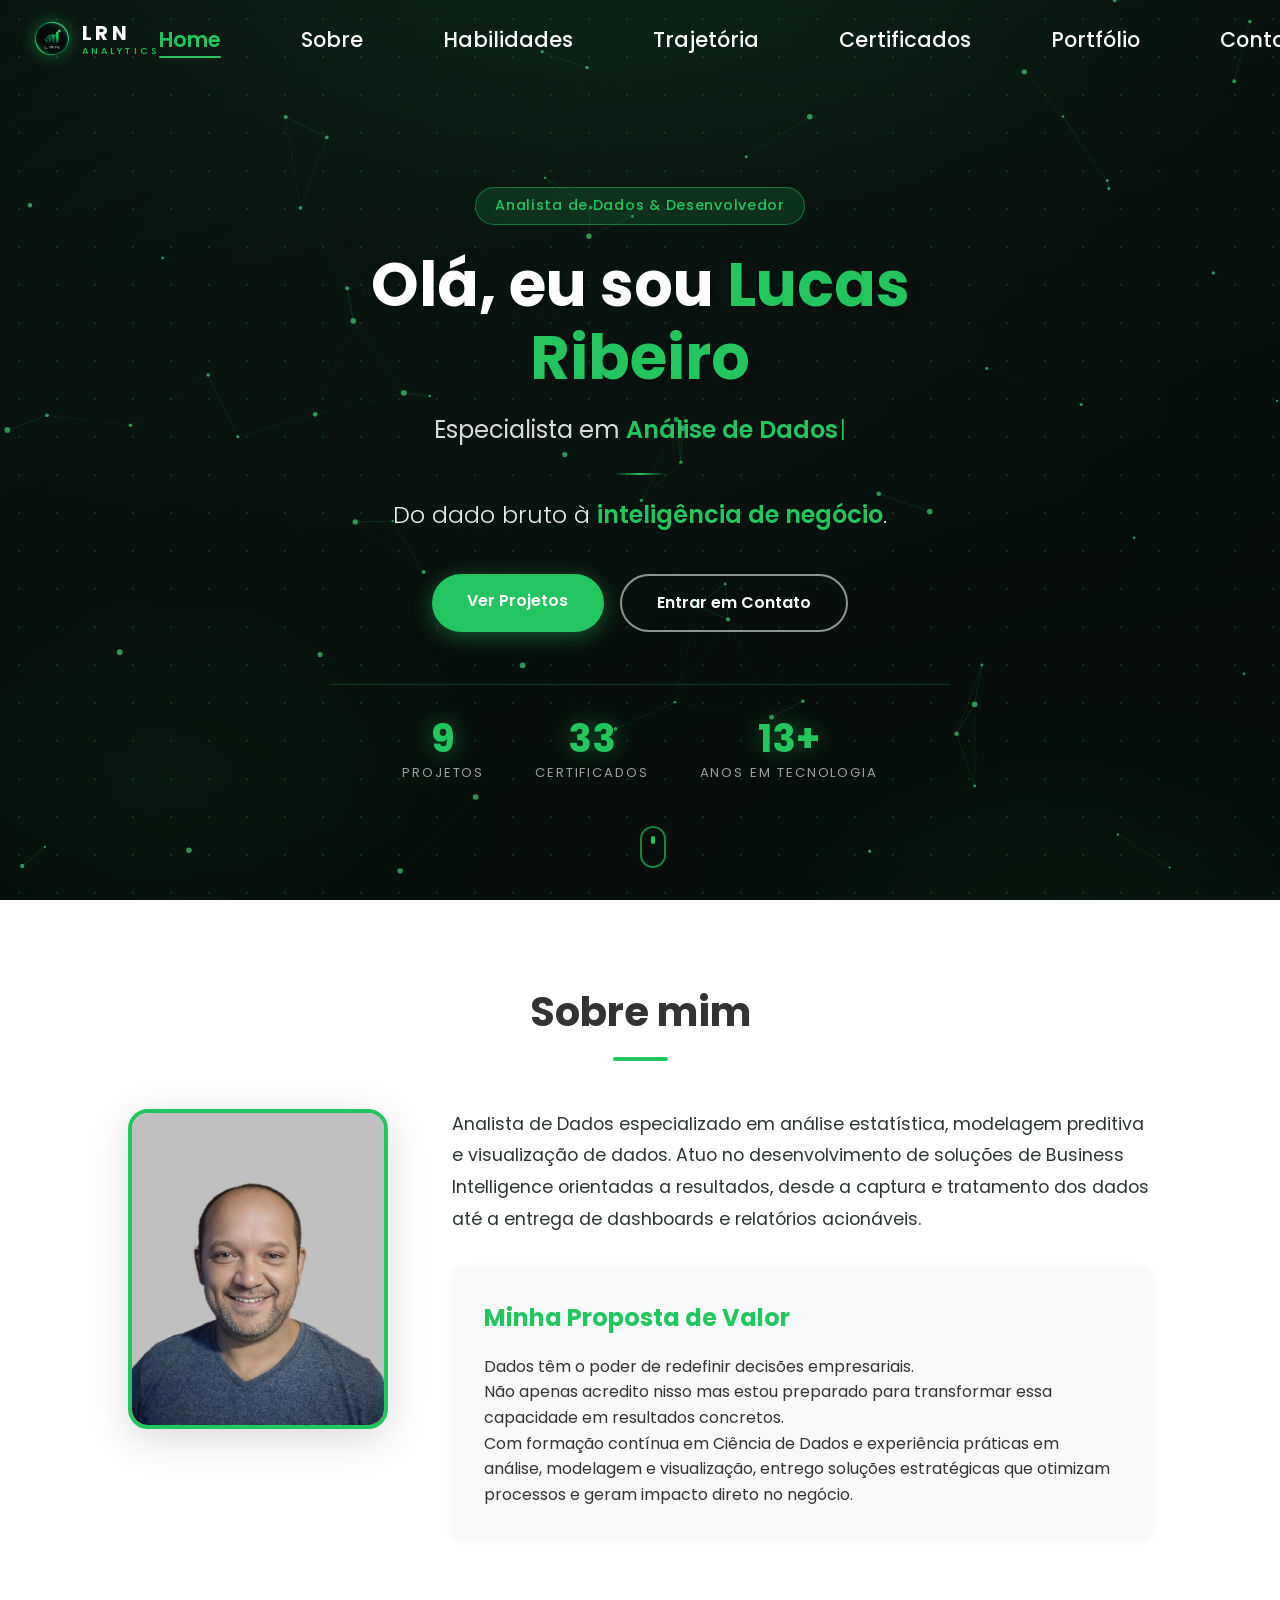
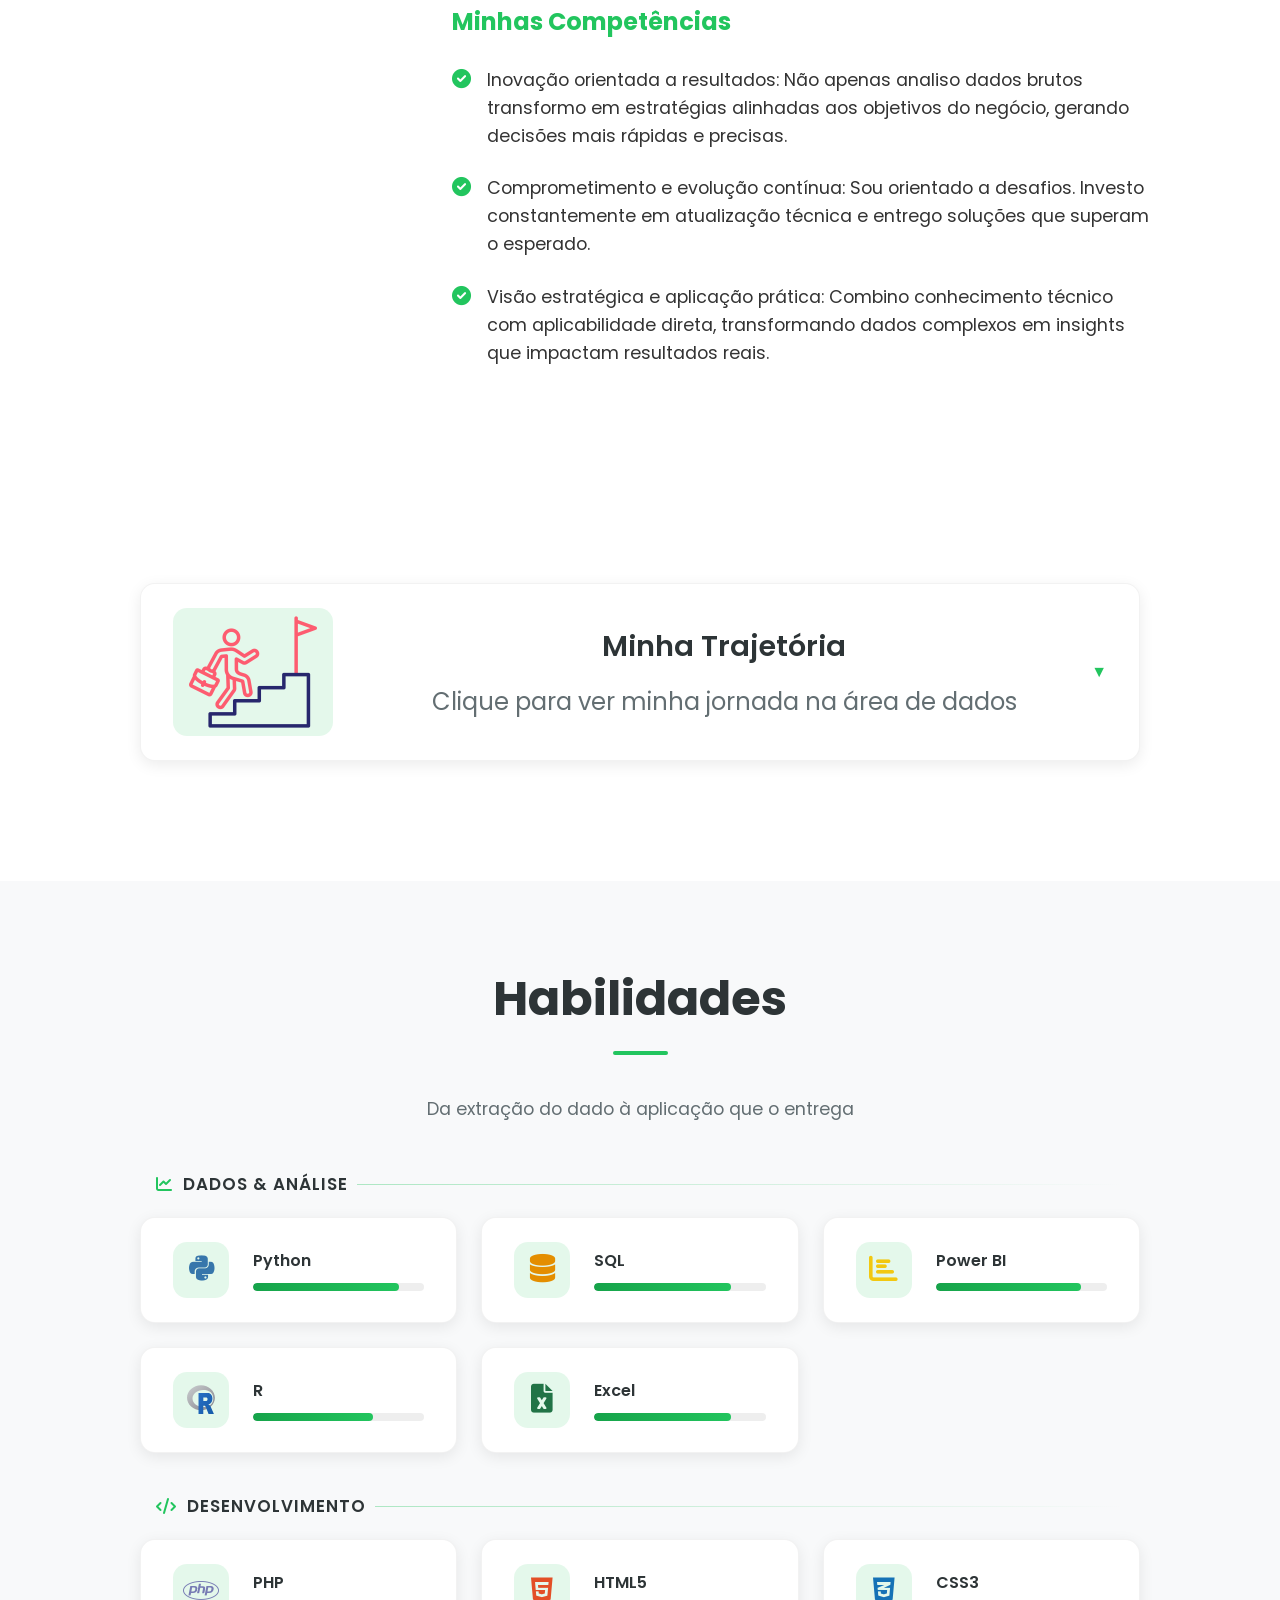
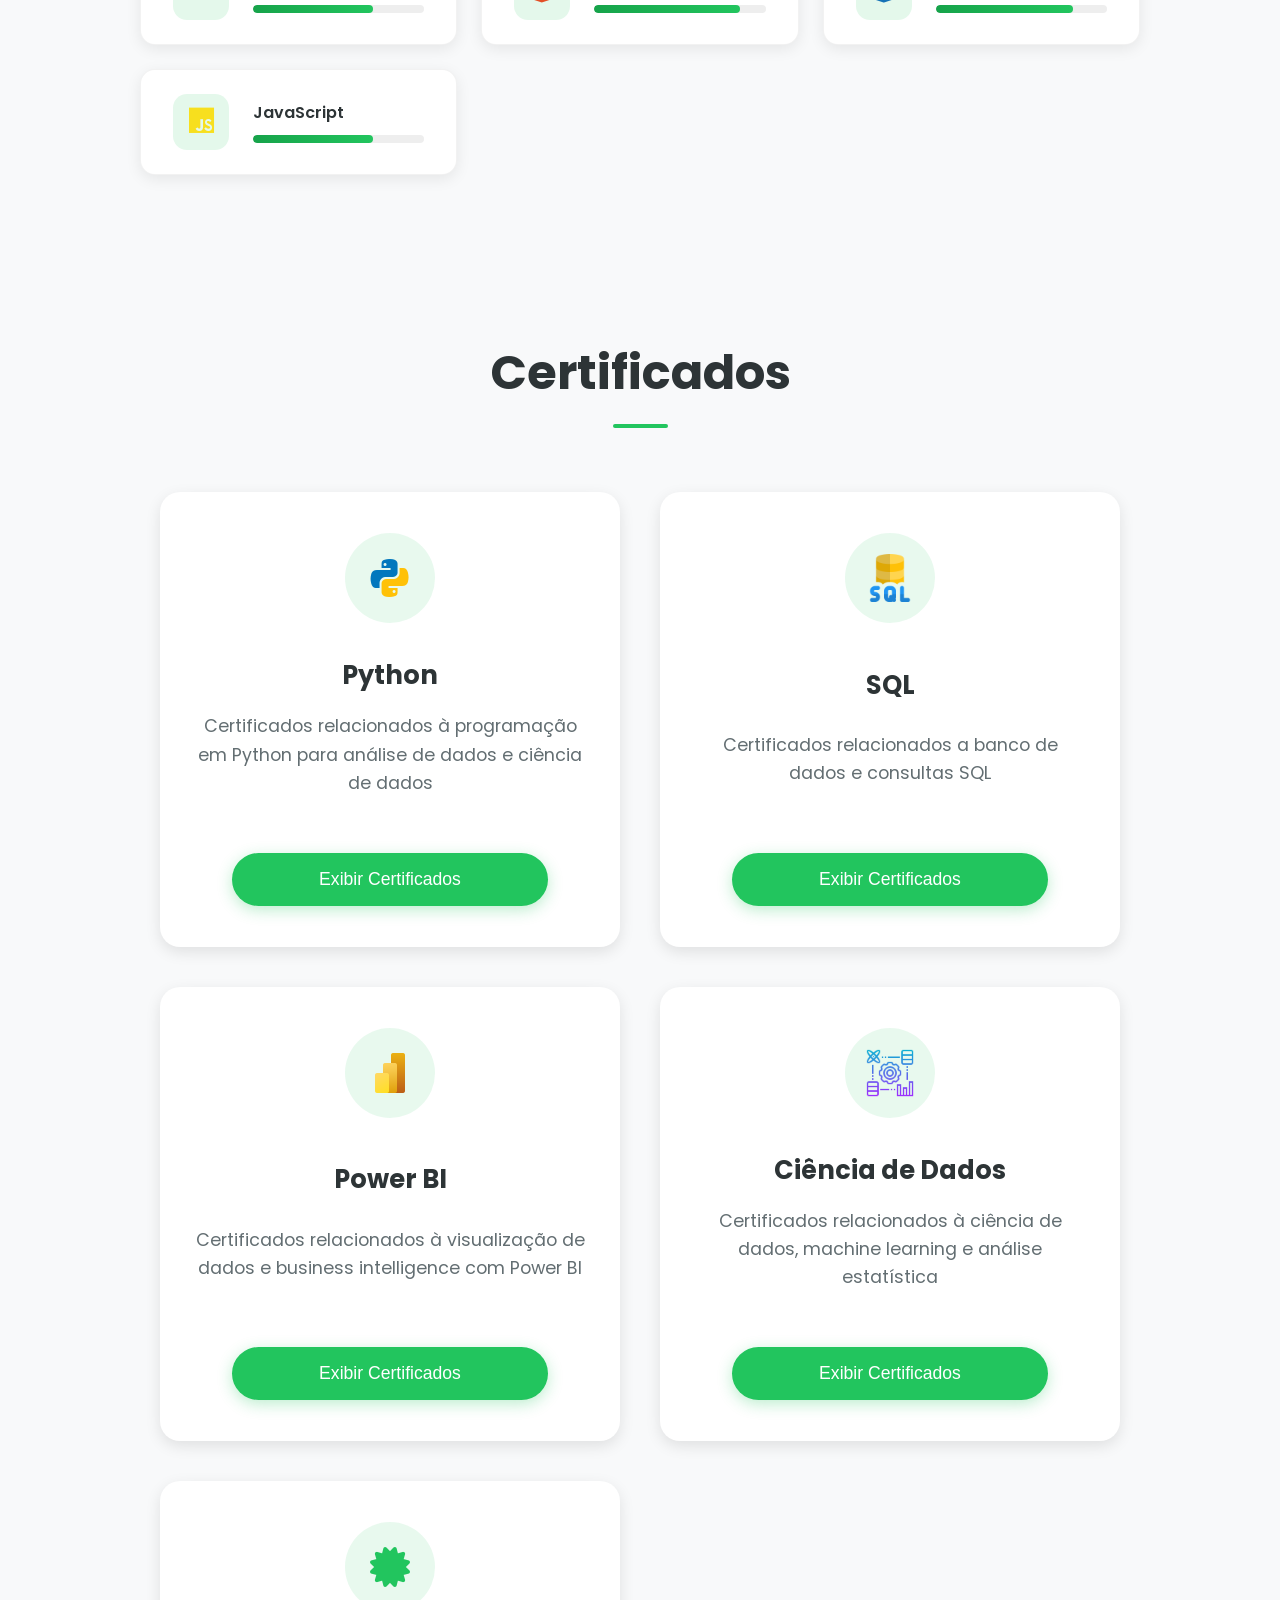
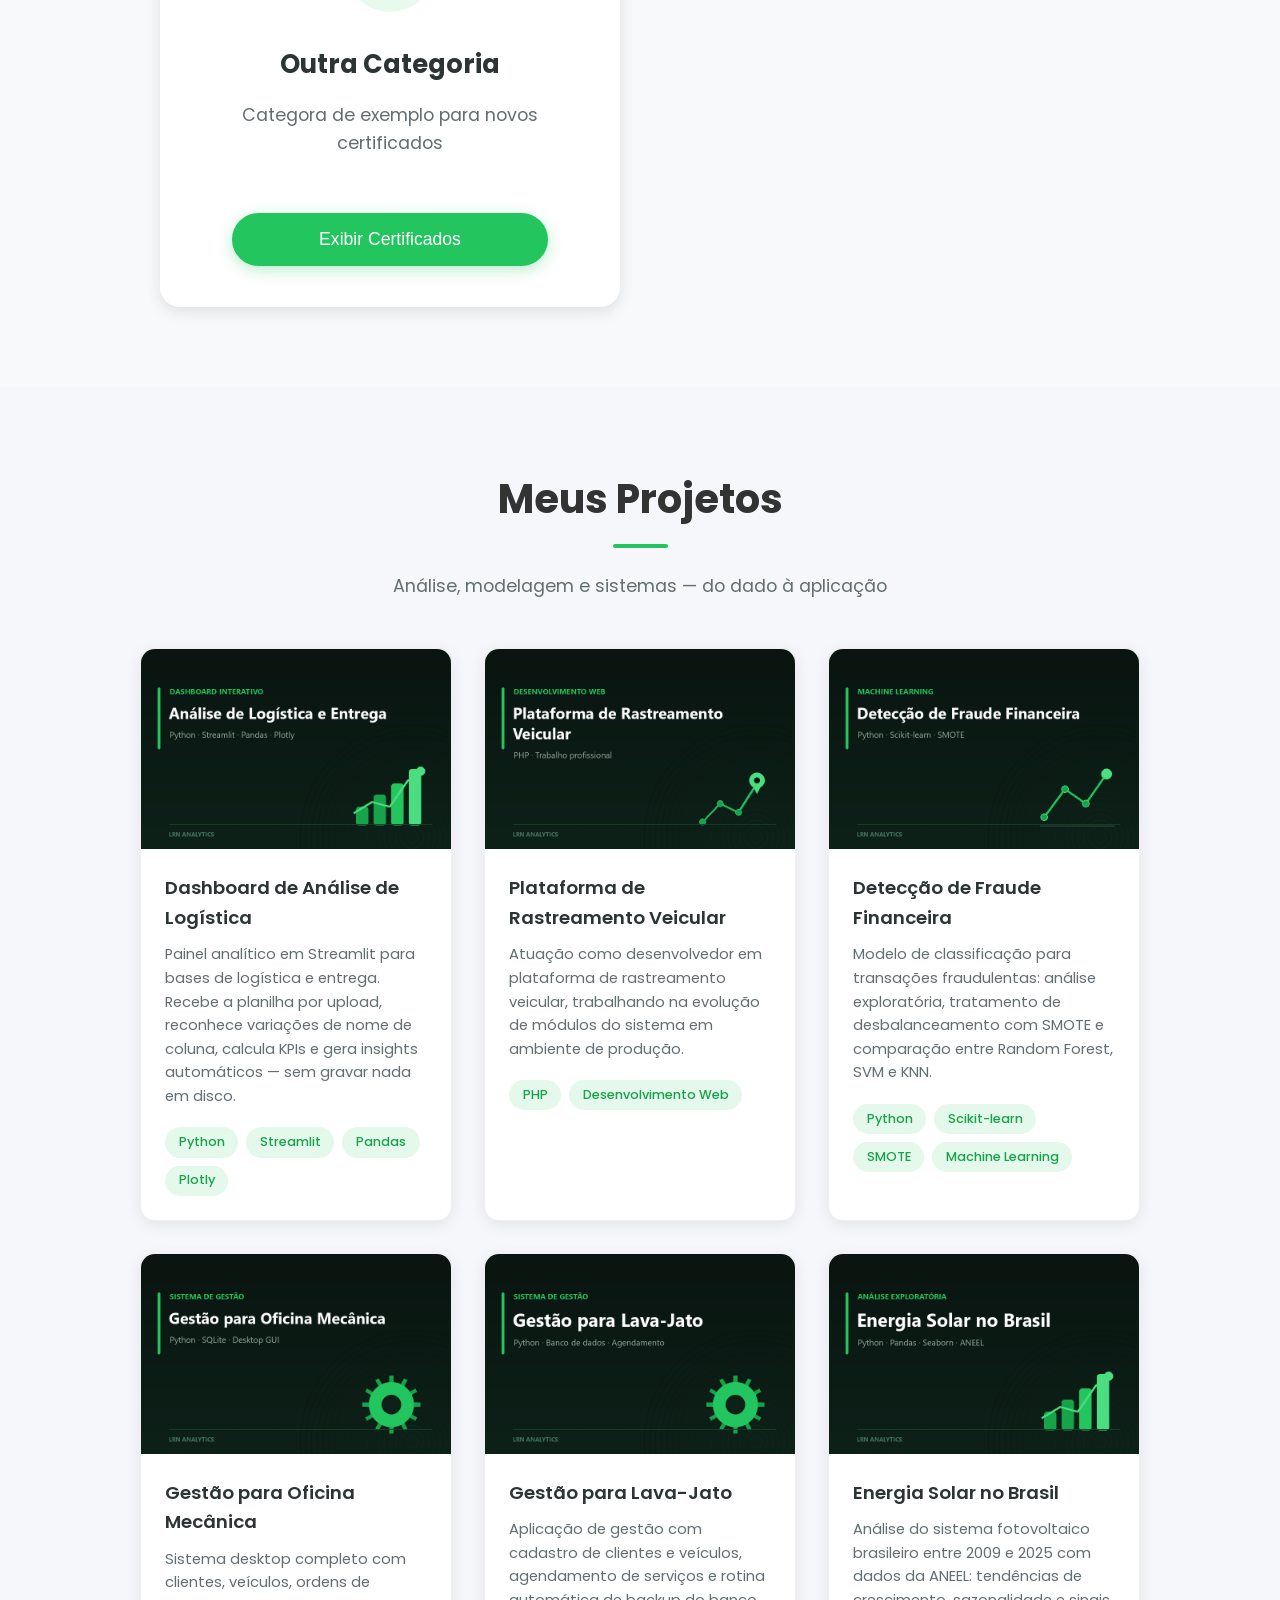
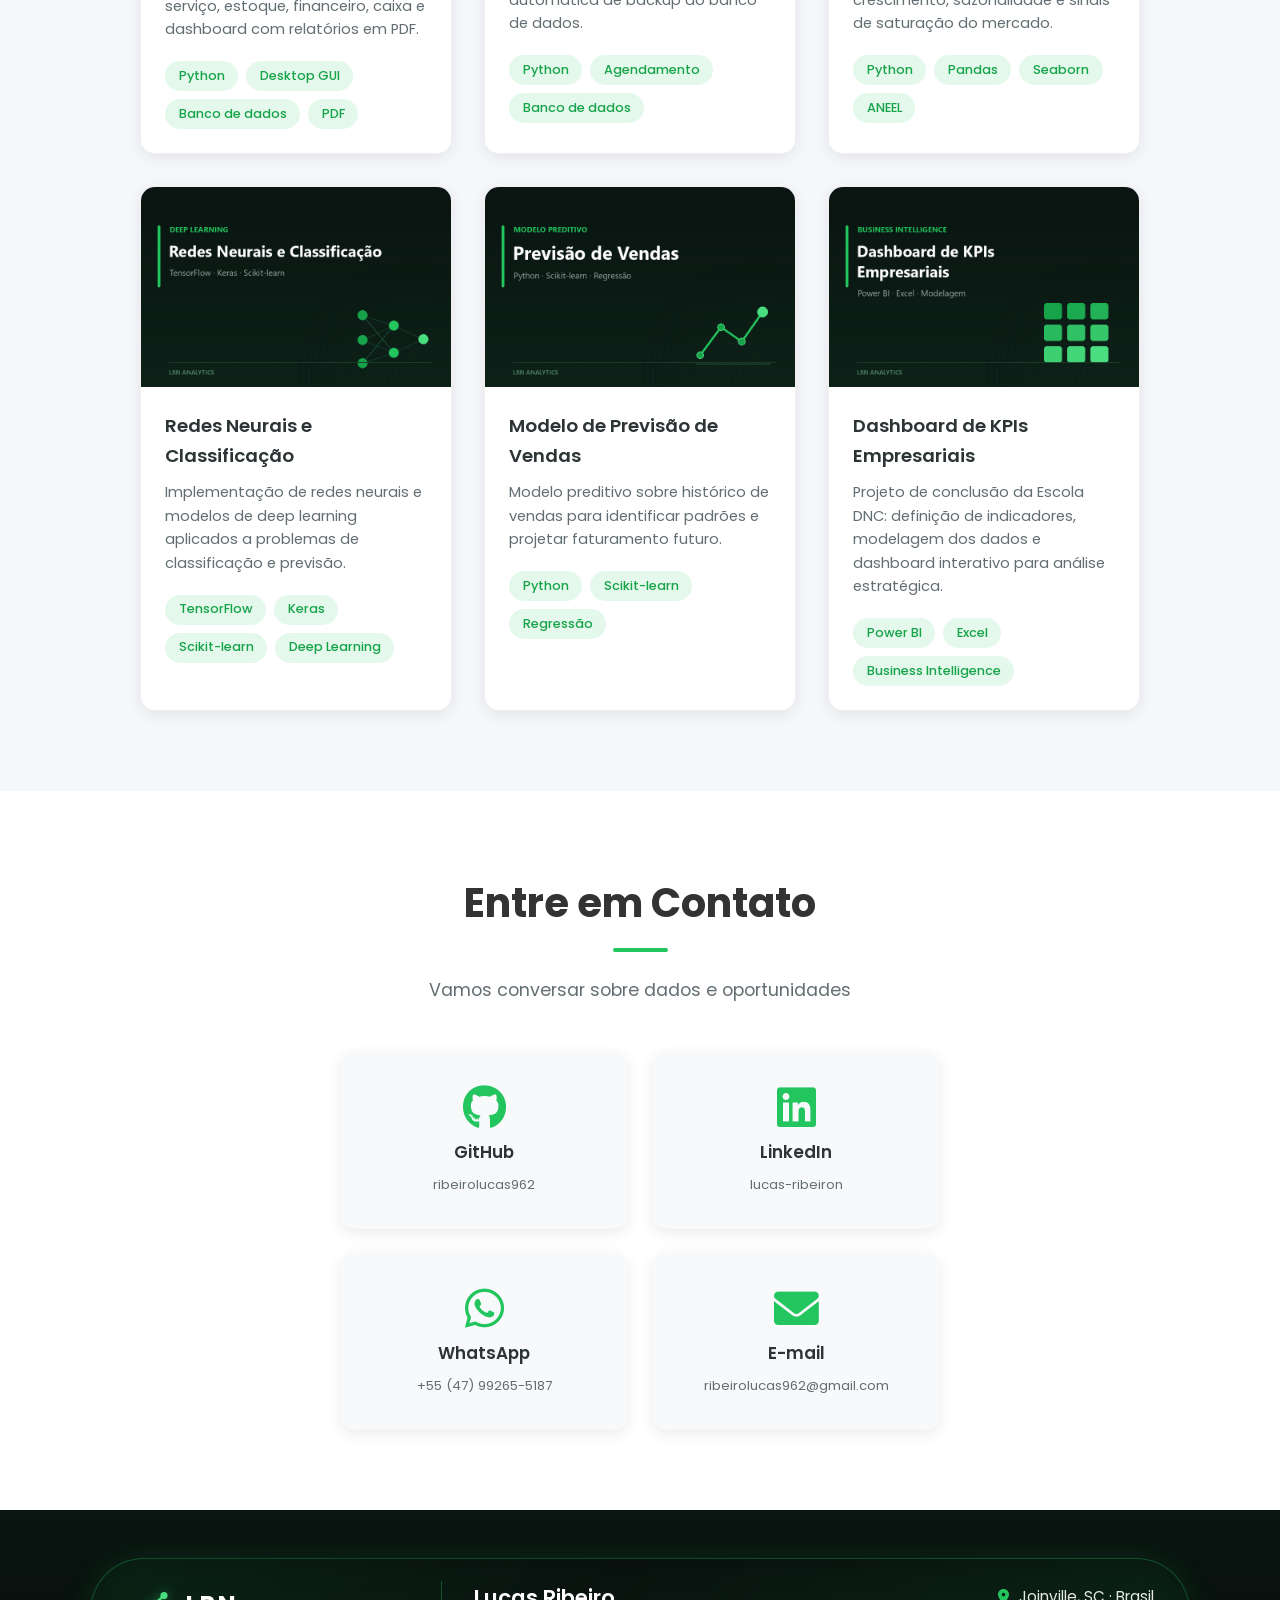
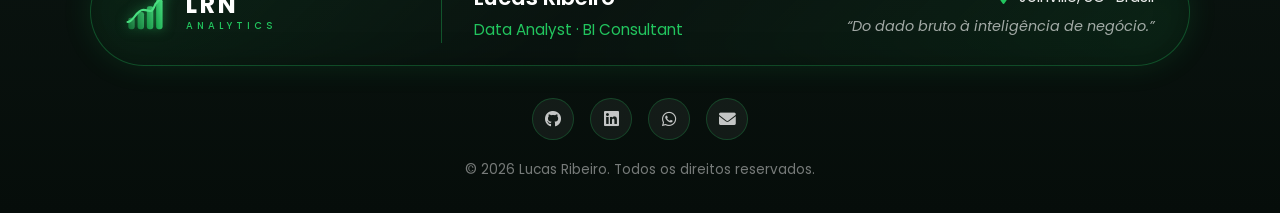
==== commit 7f91a243: "Substitui foto de fundo do hero por gradiente CSS A foto era 2359 KB de uma home de 2528 KB: 93% do " ====
--- a/index.html
+++ b/index.html
@@ -48,9 +48,7 @@
     </nav>
 
     <section id="home" class="hero">
-        <div class="hero-background">
-            <img src="./imagens/imagem de fundo.png" alt="Data Analytics Background" class="hero-bg-image">
-        </div>
+        <div class="hero-background"></div>
         <canvas id="hero-network" class="hero-network" aria-hidden="true"></canvas>
         <div class="hero-grid-pattern"></div>
         <div class="hero-content">
--- a/styles.css
+++ b/styles.css
@@ -197,28 +197,22 @@
     width: 100%;
     height: 100%;
     z-index: -1;
-}
-
-.hero-bg-image {
-    width: 100%;
-    height: 100%;
-    object-fit: cover;
-    object-position: center;
-    /* a foto vira textura: quem tem de aparecer e' o texto e a rede animada */
-    opacity: 0.3;
-    filter: grayscale(0.7) brightness(0.75) contrast(1.05);
-}
+    /* fundo em CSS puro: substitui a foto de 2,4 MB que pesava 93% da home */
+    background:
+        radial-gradient(ellipse 90% 60% at 50% -10%, rgba(34, 197, 94, 0.16) 0%, transparent 60%),
+        radial-gradient(ellipse 60% 50% at 85% 105%, rgba(34, 197, 94, 0.12) 0%, transparent 55%),
+        radial-gradient(ellipse 50% 45% at 12% 88%, rgba(22, 163, 74, 0.10) 0%, transparent 55%),
+        linear-gradient(165deg, #0d1f18 0%, var(--dark) 45%, #060d0a 100%);
+}
+
+
 
 .hero-background::after {
     content: '';
     position: absolute;
-    top: 0;
-    left: 0;
-    width: 100%;
-    height: 100%;
-    background:
-        radial-gradient(ellipse at 50% 45%, rgba(10, 20, 16, 0.55) 0%, rgba(6, 13, 10, 0.93) 72%),
-        linear-gradient(135deg, rgba(10, 20, 16, 0.9) 0%, rgba(6, 13, 10, 0.86) 100%);
+    inset: 0;
+    /* leve escurecimento nas bordas para o texto central ganhar contraste */
+    background: radial-gradient(ellipse 75% 65% at 50% 48%, transparent 0%, rgba(6, 13, 10, 0.55) 100%);
 }
 
 .hero-content {
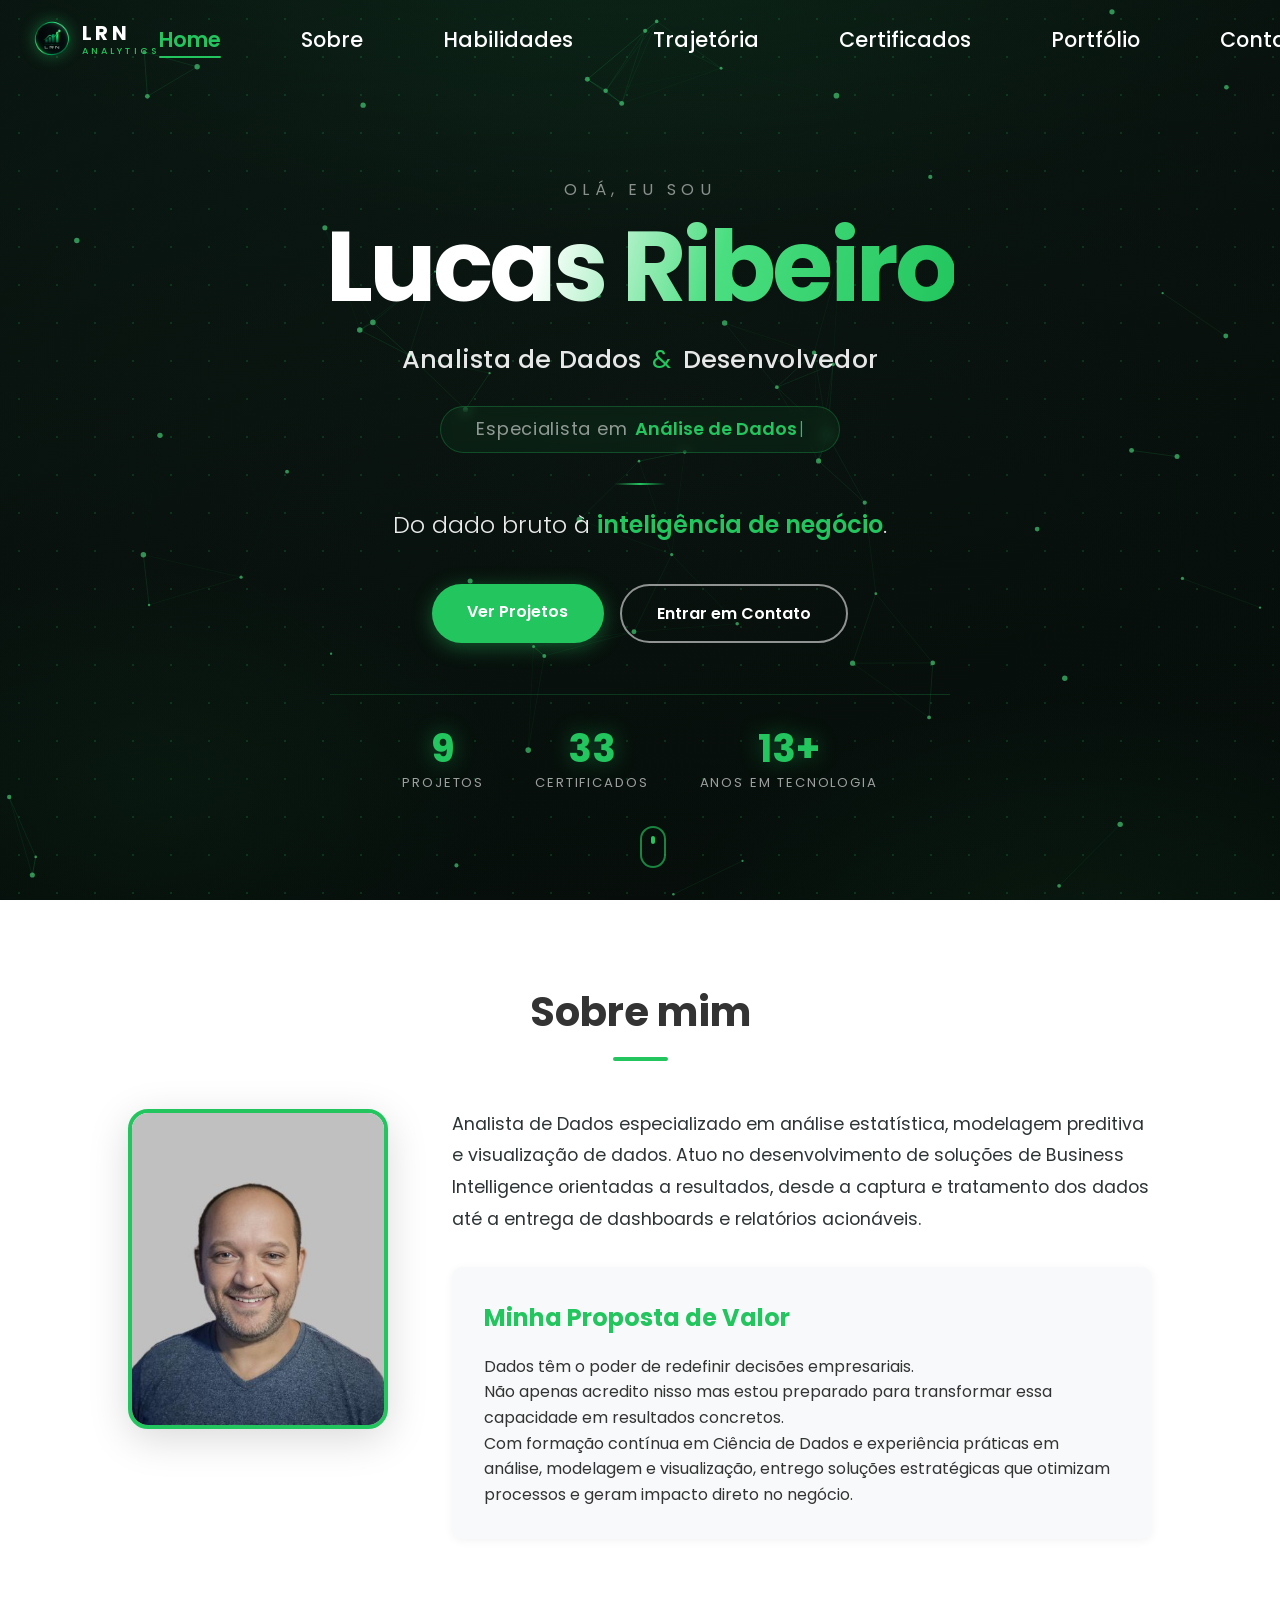
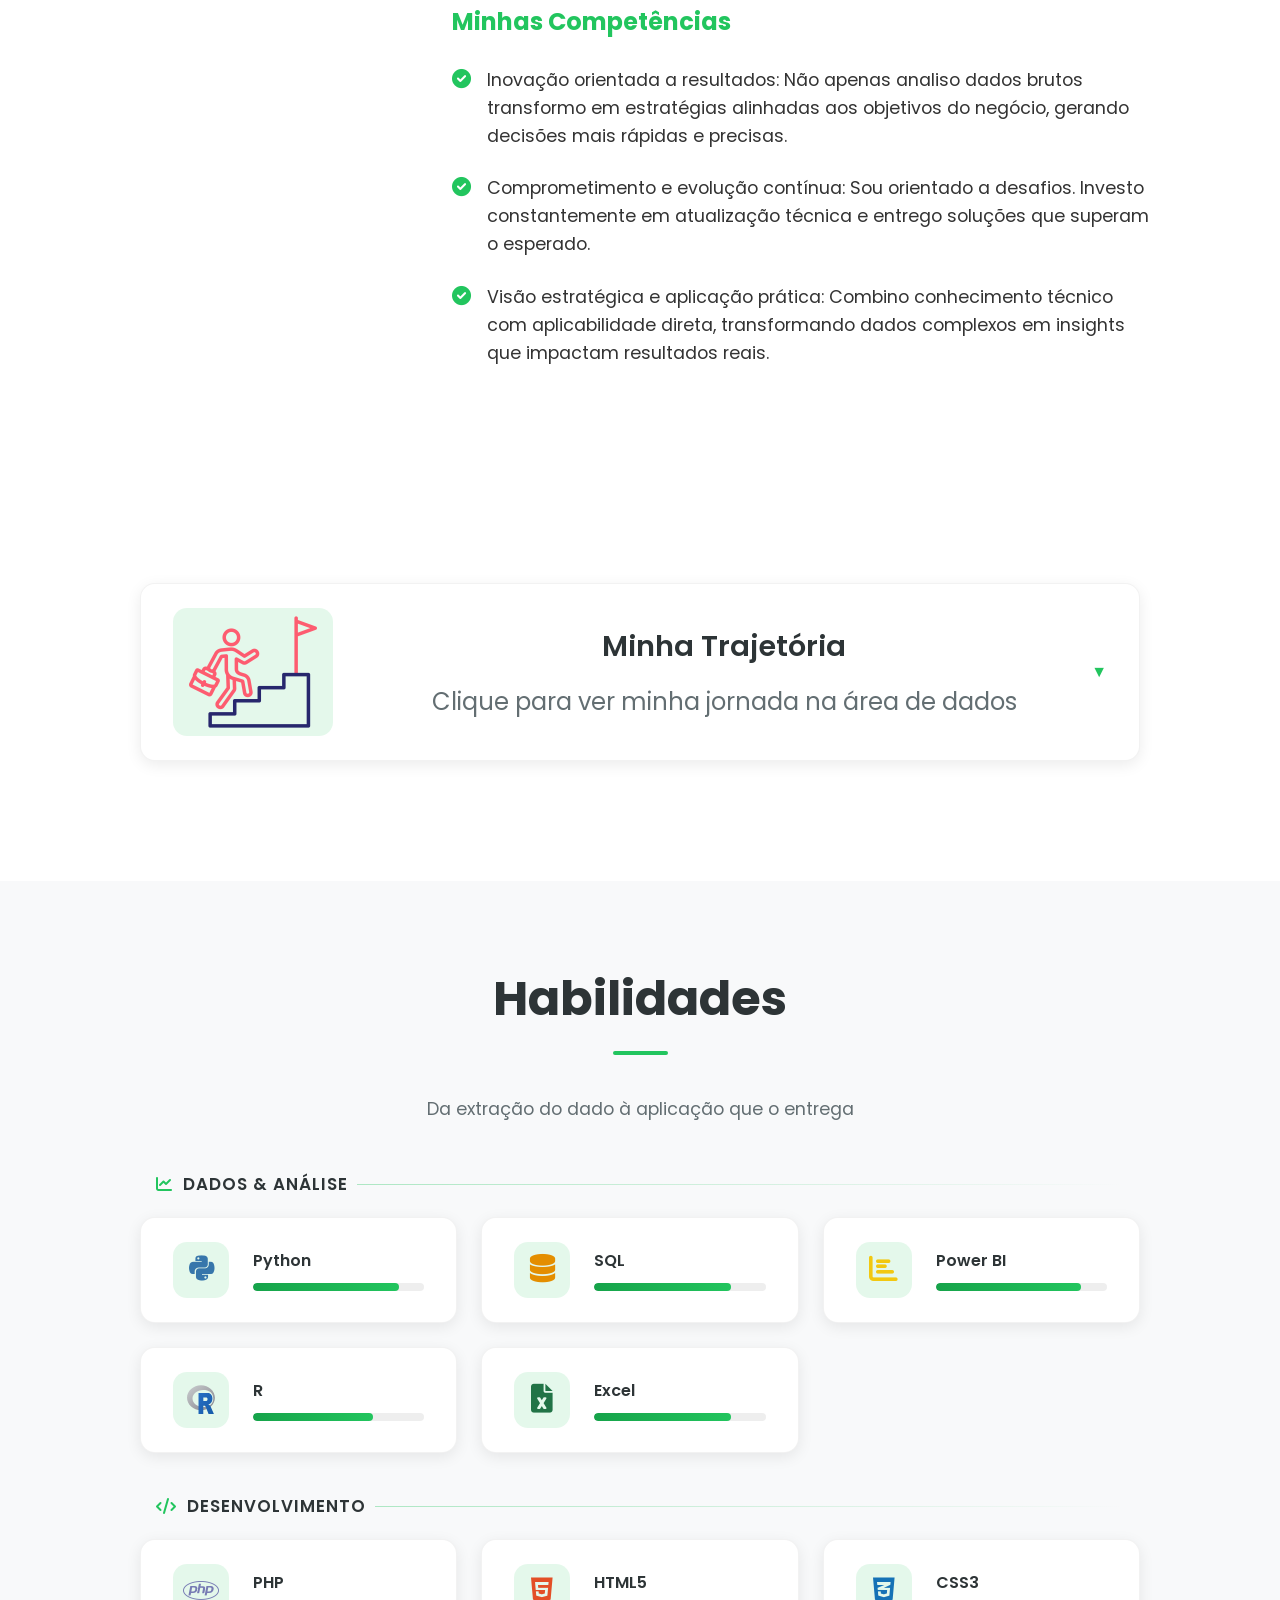
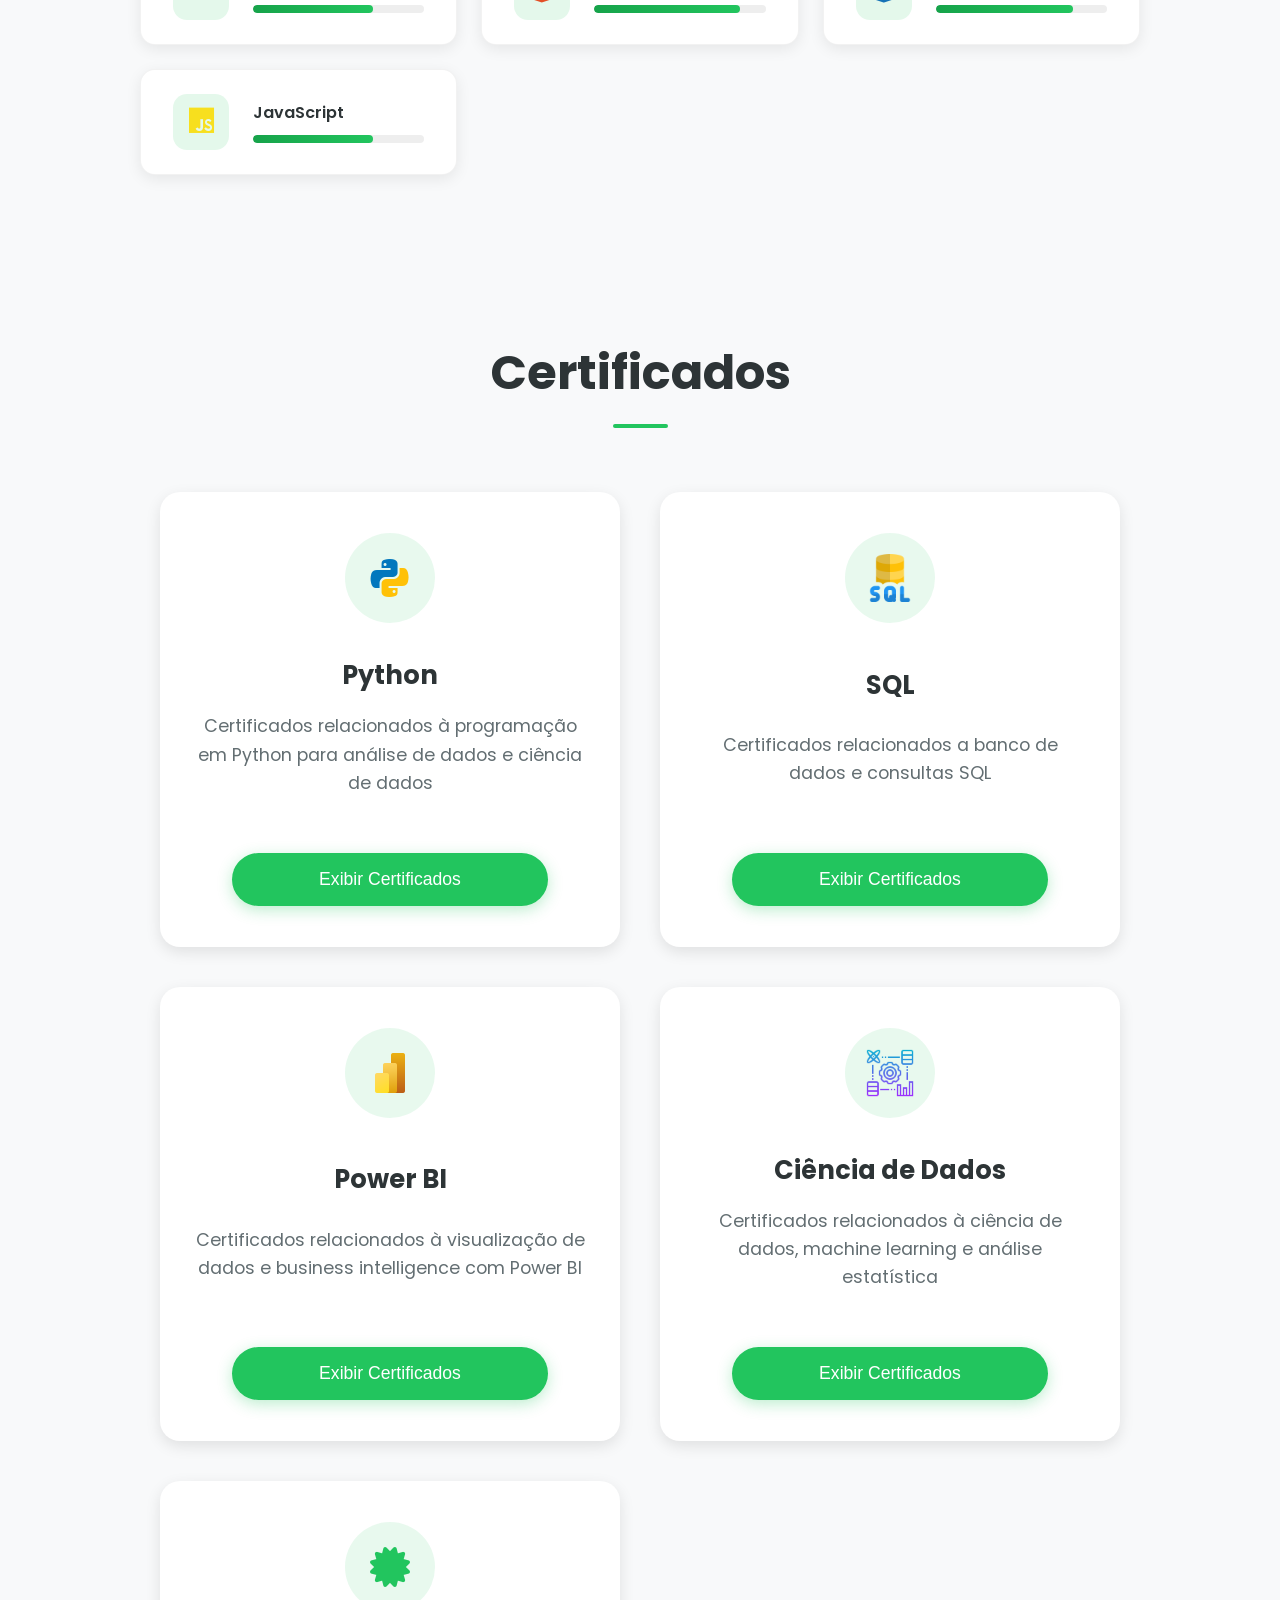
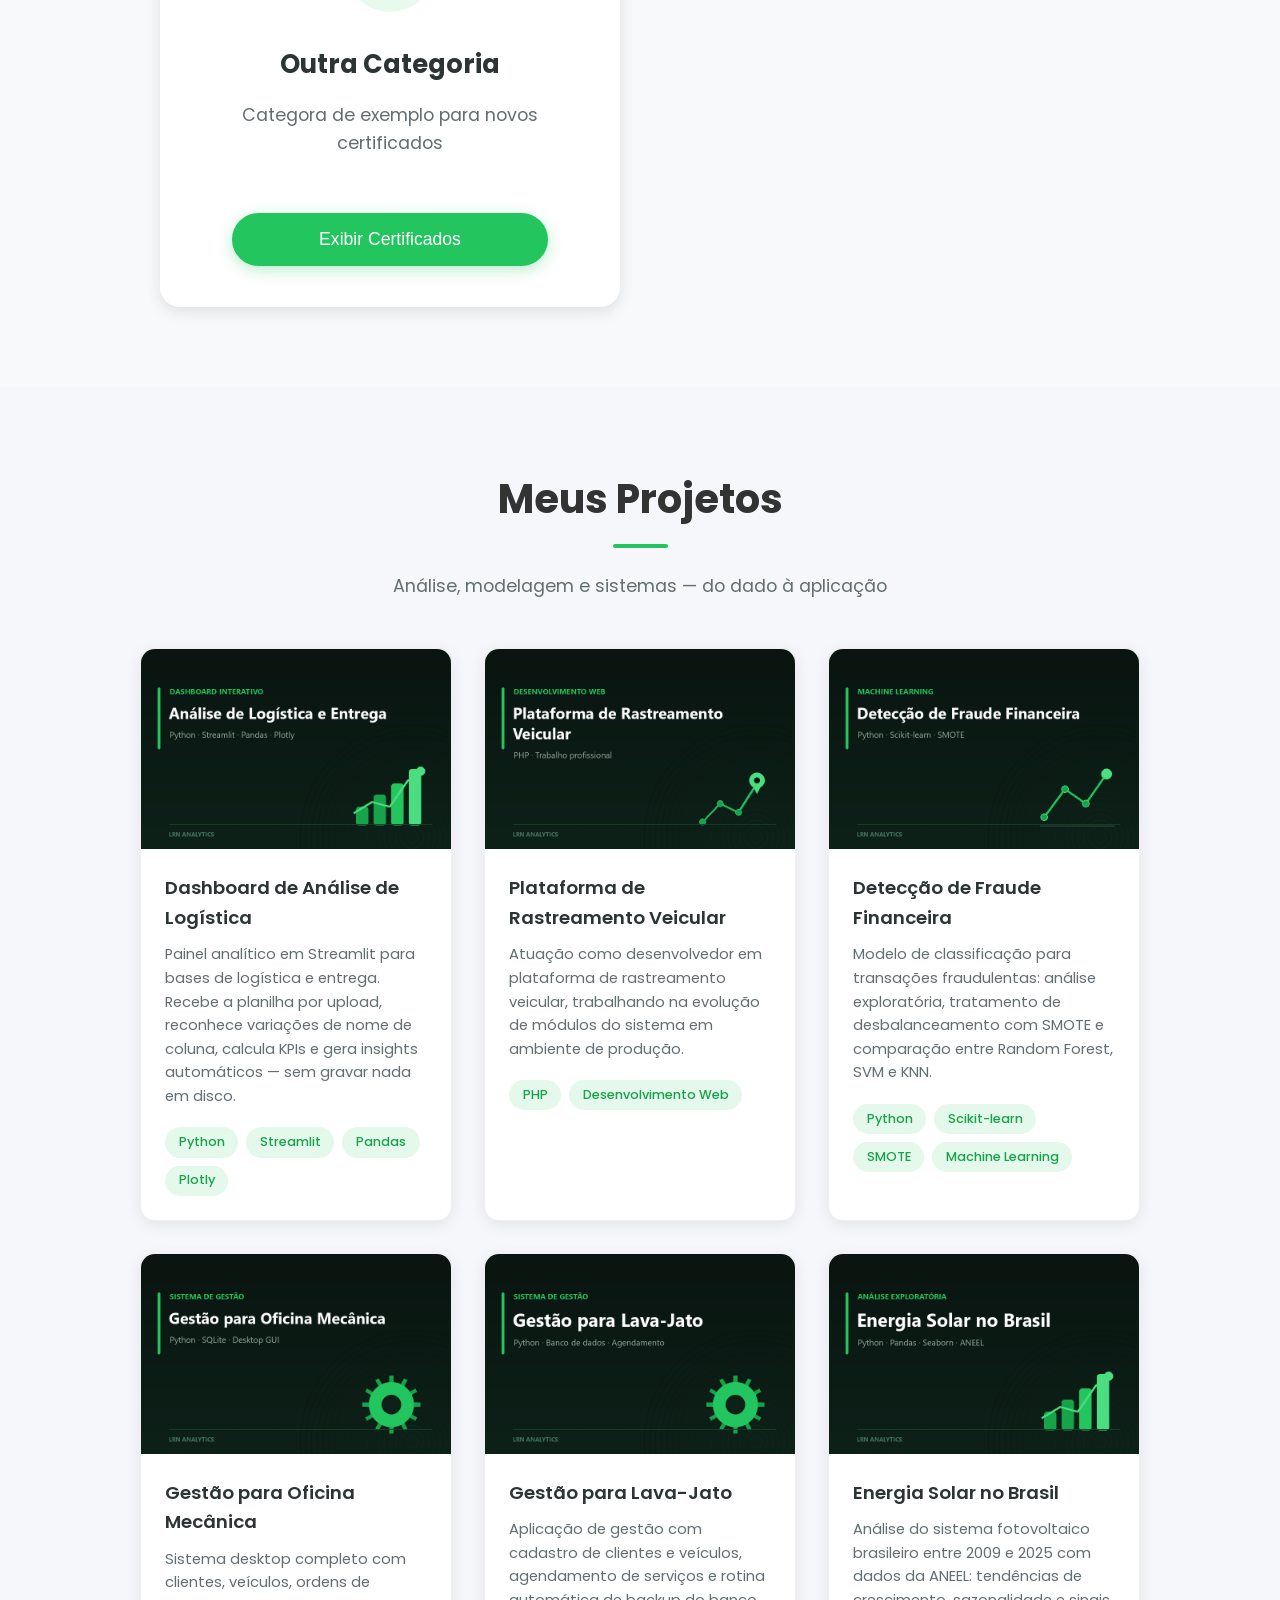
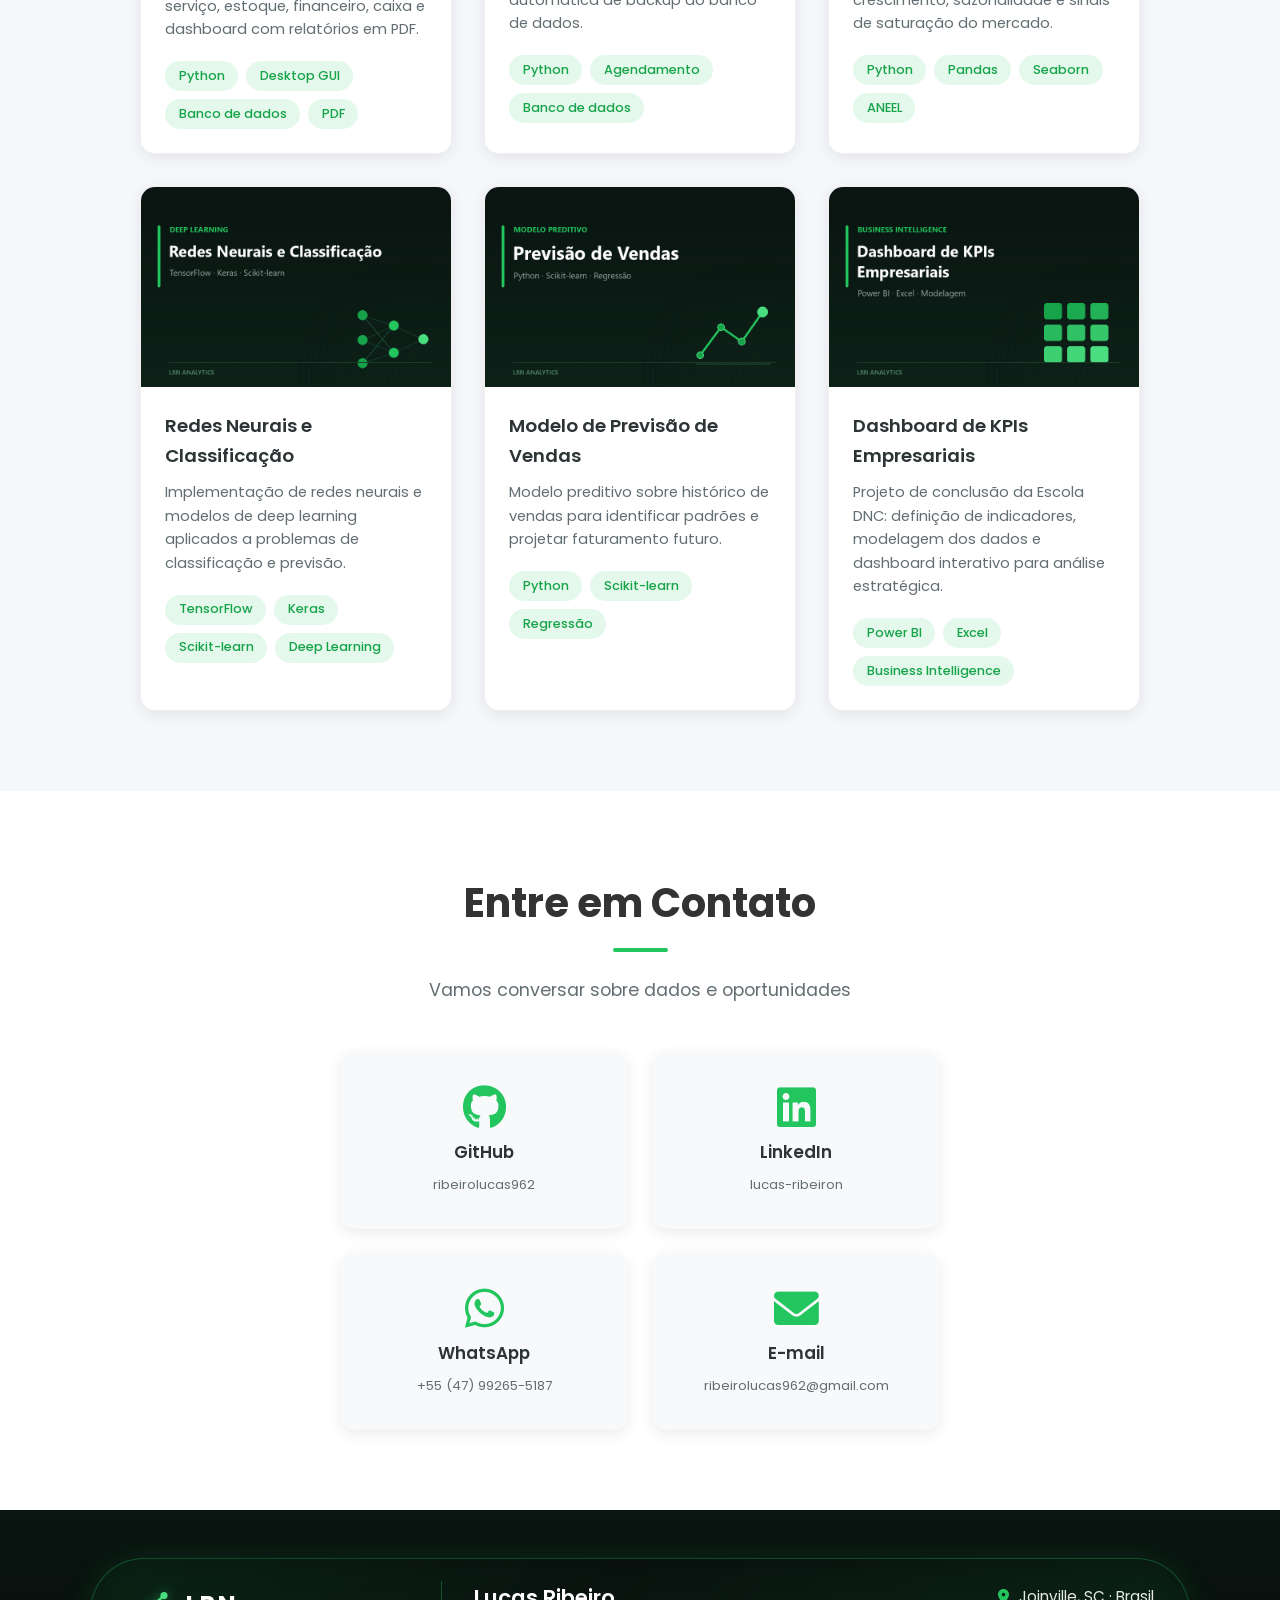
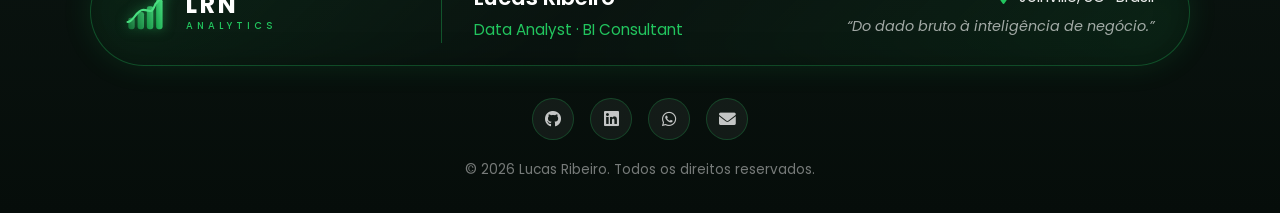
==== commit 61bc283a: "Reconstroi a hierarquia do bloco de texto do hero O bloco tinha tres problemas: "Ola, eu sou Lucas R" ====
--- a/index.html
+++ b/index.html
@@ -53,12 +53,13 @@
         <div class="hero-grid-pattern"></div>
         <div class="hero-content">
             <div class="hero-text">
-                <span class="hero-tag reveal" style="--delay:0ms">Analista de Dados &amp; Desenvolvedor</span>
-                <h1 class="reveal" style="--delay:110ms">Olá, eu sou <span class="hero-name">Lucas Ribeiro</span></h1>
-                <div class="hero-typing-container reveal" style="--delay:220ms">
-                    <span>Especialista em </span><span class="typing-text" data-texts='["Análise de Dados", "Business Intelligence", "Machine Learning", "Desenvolvimento Web", "Visualização de Dados", "Modelagem Preditiva"]'></span><span class="cursor">|</span>
-                </div>
-                <p class="hero-slogan reveal" style="--delay:330ms">Do dado bruto à <strong>inteligência de negócio</strong>.</p>
+                <span class="hero-greeting reveal" style="--delay:0ms">Olá, eu sou</span>
+                <h1 class="hero-title reveal" style="--delay:90ms"><span class="hero-name">Lucas Ribeiro</span></h1>
+                <p class="hero-role reveal" style="--delay:180ms">Analista de Dados <span>&amp;</span> Desenvolvedor</p>
+                <div class="hero-typing-container reveal" style="--delay:270ms">
+                    <span class="typing-prefix">Especialista em</span><span class="typing-text" data-texts='["Análise de Dados", "Business Intelligence", "Machine Learning", "Desenvolvimento Web", "Visualização de Dados", "Modelagem Preditiva"]'></span><span class="cursor">|</span>
+                </div>
+                <p class="hero-slogan reveal" style="--delay:360ms">Do dado bruto à <strong>inteligência de negócio</strong>.</p>
                 <div class="hero-cta reveal" style="--delay:440ms">
                     <a href="#portfolio" class="btn-primary">Ver Projetos</a>
                     <a href="#contact" class="btn-secondary">Entrar em Contato</a>
--- a/styles.css
+++ b/styles.css
@@ -225,13 +225,7 @@
     margin: 0 auto;
 }
 
-.hero-text h1 {
-    font-size: 3.8rem;
-    margin-bottom: 1rem;
-    line-height: 1.2;
-    font-weight: 700;
-    text-shadow: 2px 2px 8px rgba(0, 0, 0, 0.4);
-}
+
 
 /* About Section */
 .about {
@@ -527,6 +521,104 @@
     background: transparent;
     border: 1px solid rgba(255, 255, 255, 0.35);
     color: rgba(255, 255, 255, 0.92);
+}
+
+/* ===== Hero: bloco de texto ===== */
+.hero-greeting {
+    display: block;
+    font-size: 1rem;
+    font-weight: 400;
+    letter-spacing: 0.32em;
+    text-transform: uppercase;
+    color: rgba(255, 255, 255, 0.52);
+    margin-bottom: 0.9rem;
+}
+
+.hero-title {
+    margin: 0 0 1.1rem;
+    line-height: 1;
+}
+
+.hero-name {
+    /* tipografia fluida: cresce com a tela sem nunca quebrar o nome ao meio */
+    display: inline-block;
+    font-size: clamp(2.9rem, 8.4vw, 6.2rem);
+    font-weight: 700;
+    letter-spacing: -0.035em;
+    white-space: nowrap;
+    background: linear-gradient(105deg, #ffffff 0%, #ffffff 34%, #4ade80 62%, #22c55e 100%);
+    -webkit-background-clip: text;
+    background-clip: text;
+    -webkit-text-fill-color: transparent;
+    color: var(--primary);
+    padding-bottom: 0.06em;
+}
+
+.hero-role {
+    font-size: clamp(1.15rem, 2.5vw, 1.6rem);
+    font-weight: 500;
+    color: rgba(255, 255, 255, 0.9);
+    letter-spacing: 0.01em;
+    margin-bottom: 1.6rem;
+}
+
+.hero-role span {
+    color: var(--primary);
+    font-weight: 400;
+    margin: 0 0.15em;
+}
+
+/* linha de digitacao com cara de terminal */
+.hero-typing-container {
+    display: inline-flex;
+    align-items: baseline;
+    flex-wrap: wrap;
+    justify-content: center;
+    gap: 0.5rem;
+    font-size: clamp(0.95rem, 1.7vw, 1.12rem);
+    padding: 0.5rem 1.3rem;
+    margin-bottom: 1.9rem;
+    border: 1px solid rgba(34, 197, 94, 0.28);
+    border-radius: var(--radius-lg);
+    background: rgba(34, 197, 94, 0.07);
+    backdrop-filter: blur(6px);
+    -webkit-backdrop-filter: blur(6px);
+    /* comporta o maior texto da lista para a pilula nao mudar de tamanho */
+    min-width: 25rem;
+    justify-content: center;
+}
+
+.typing-prefix {
+    color: rgba(255, 255, 255, 0.55);
+    letter-spacing: 0.04em;
+}
+
+.hero-typing-container .typing-text {
+    color: var(--primary);
+    font-weight: 600;
+}
+
+.hero-typing-container .cursor {
+    color: var(--primary);
+    margin-left: -0.42rem;
+}
+
+@media screen and (max-width: 768px) {
+    .hero-greeting {
+        font-size: 0.82rem;
+        letter-spacing: 0.26em;
+    }
+
+    .hero-typing-container {
+        gap: 0.35rem;
+        padding: 0.45rem 1rem;
+    }
+
+    .hero-typing-container {
+        min-width: 0;
+        width: 100%;
+        max-width: 21rem;
+    }
 }
 
 /* ===== Hero: rede de dados animada ===== */
@@ -1354,22 +1446,9 @@
     z-index: 0;
 }
 
-.hero-tag {
-    display: inline-block;
-    padding: 0.4rem 1.2rem;
-    background: rgba(34, 197, 94, 0.15);
-    border: 1px solid rgba(34, 197, 94, 0.45);
-    color: var(--primary);
-    border-radius: var(--radius-lg);
-    font-size: 0.9rem;
-    font-weight: 500;
-    margin-bottom: 1.5rem;
-    letter-spacing: 0.05em;
-}
-
-.hero-name {
-    color: var(--primary);
-}
+
+
+
 
 @keyframes heroFadeUp {
     from {
@@ -1382,12 +1461,7 @@
     }
 }
 
-.hero-typing-container {
-    font-size: 1.5rem;
-    color: rgba(255, 255, 255, 0.85);
-    margin: 0.8rem 0 1.5rem;
-    min-height: 2rem;
-}
+
 
 .typing-text {
     color: var(--primary);
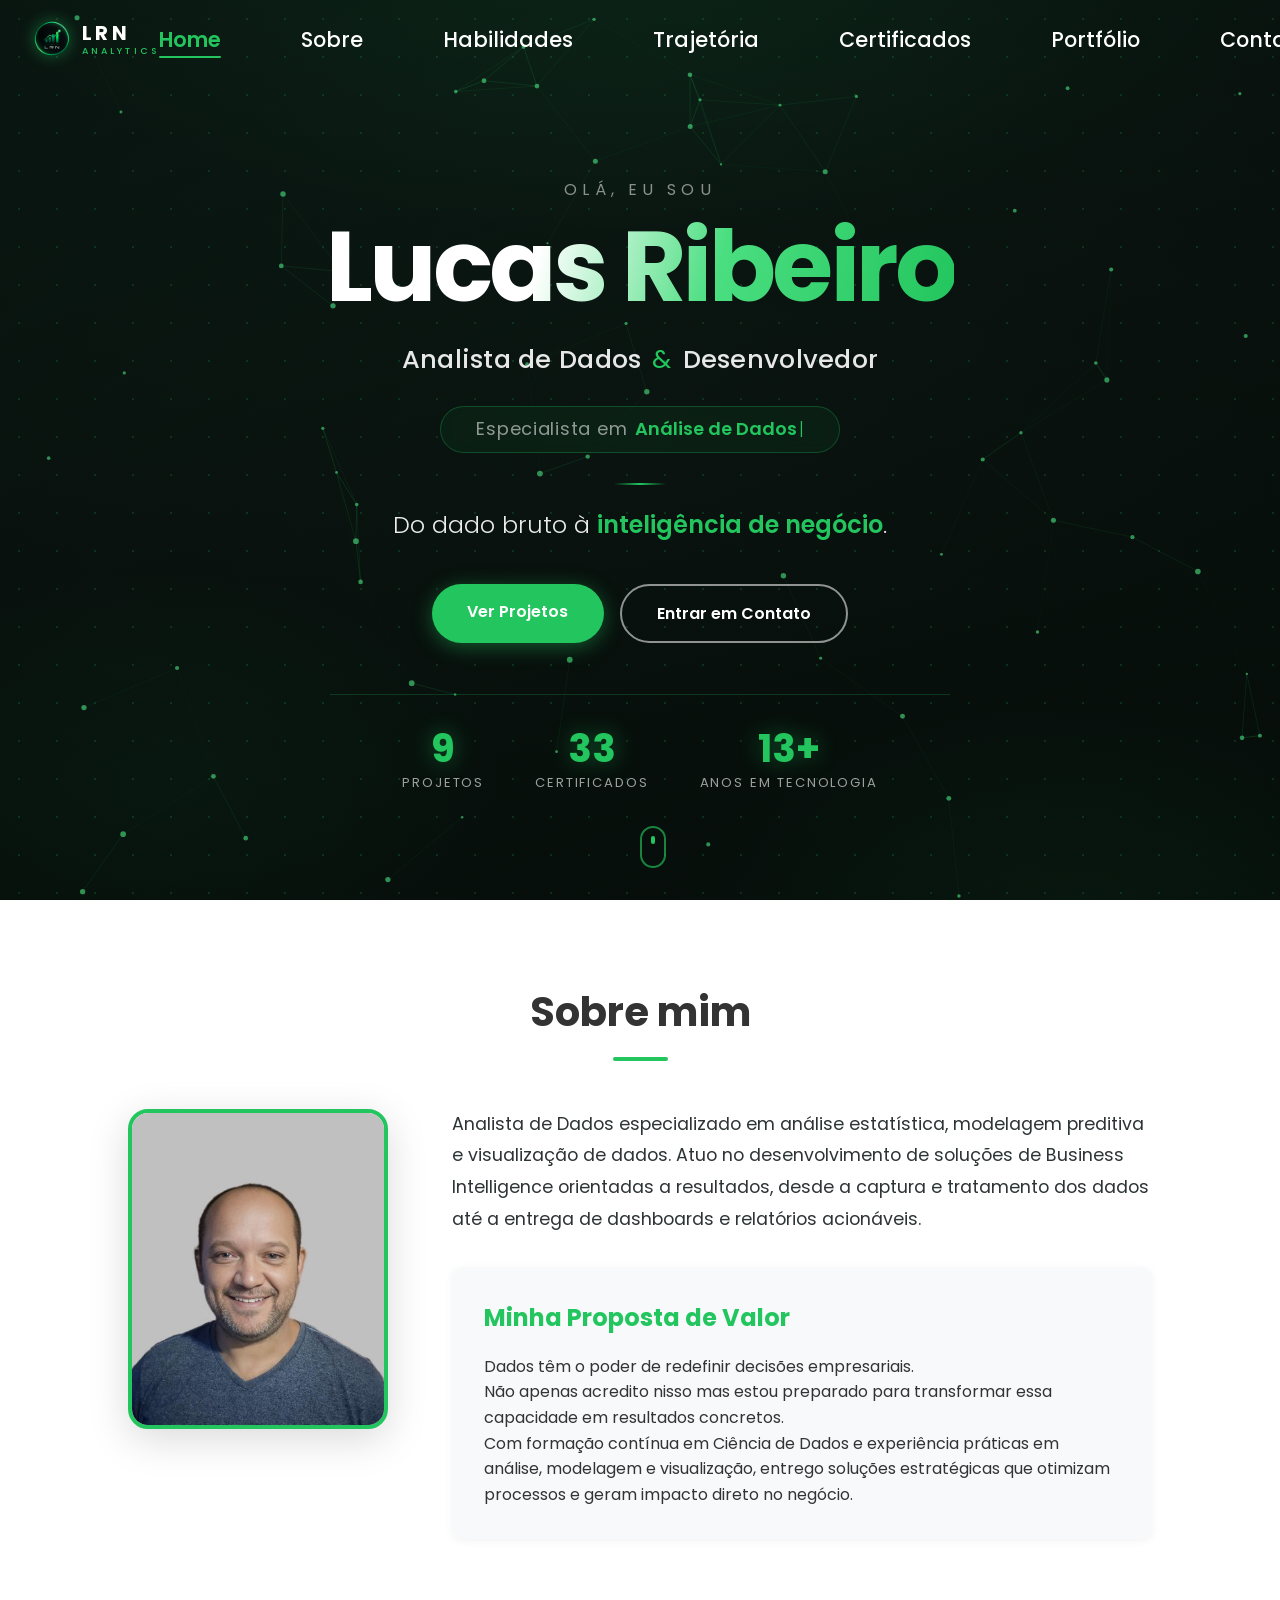
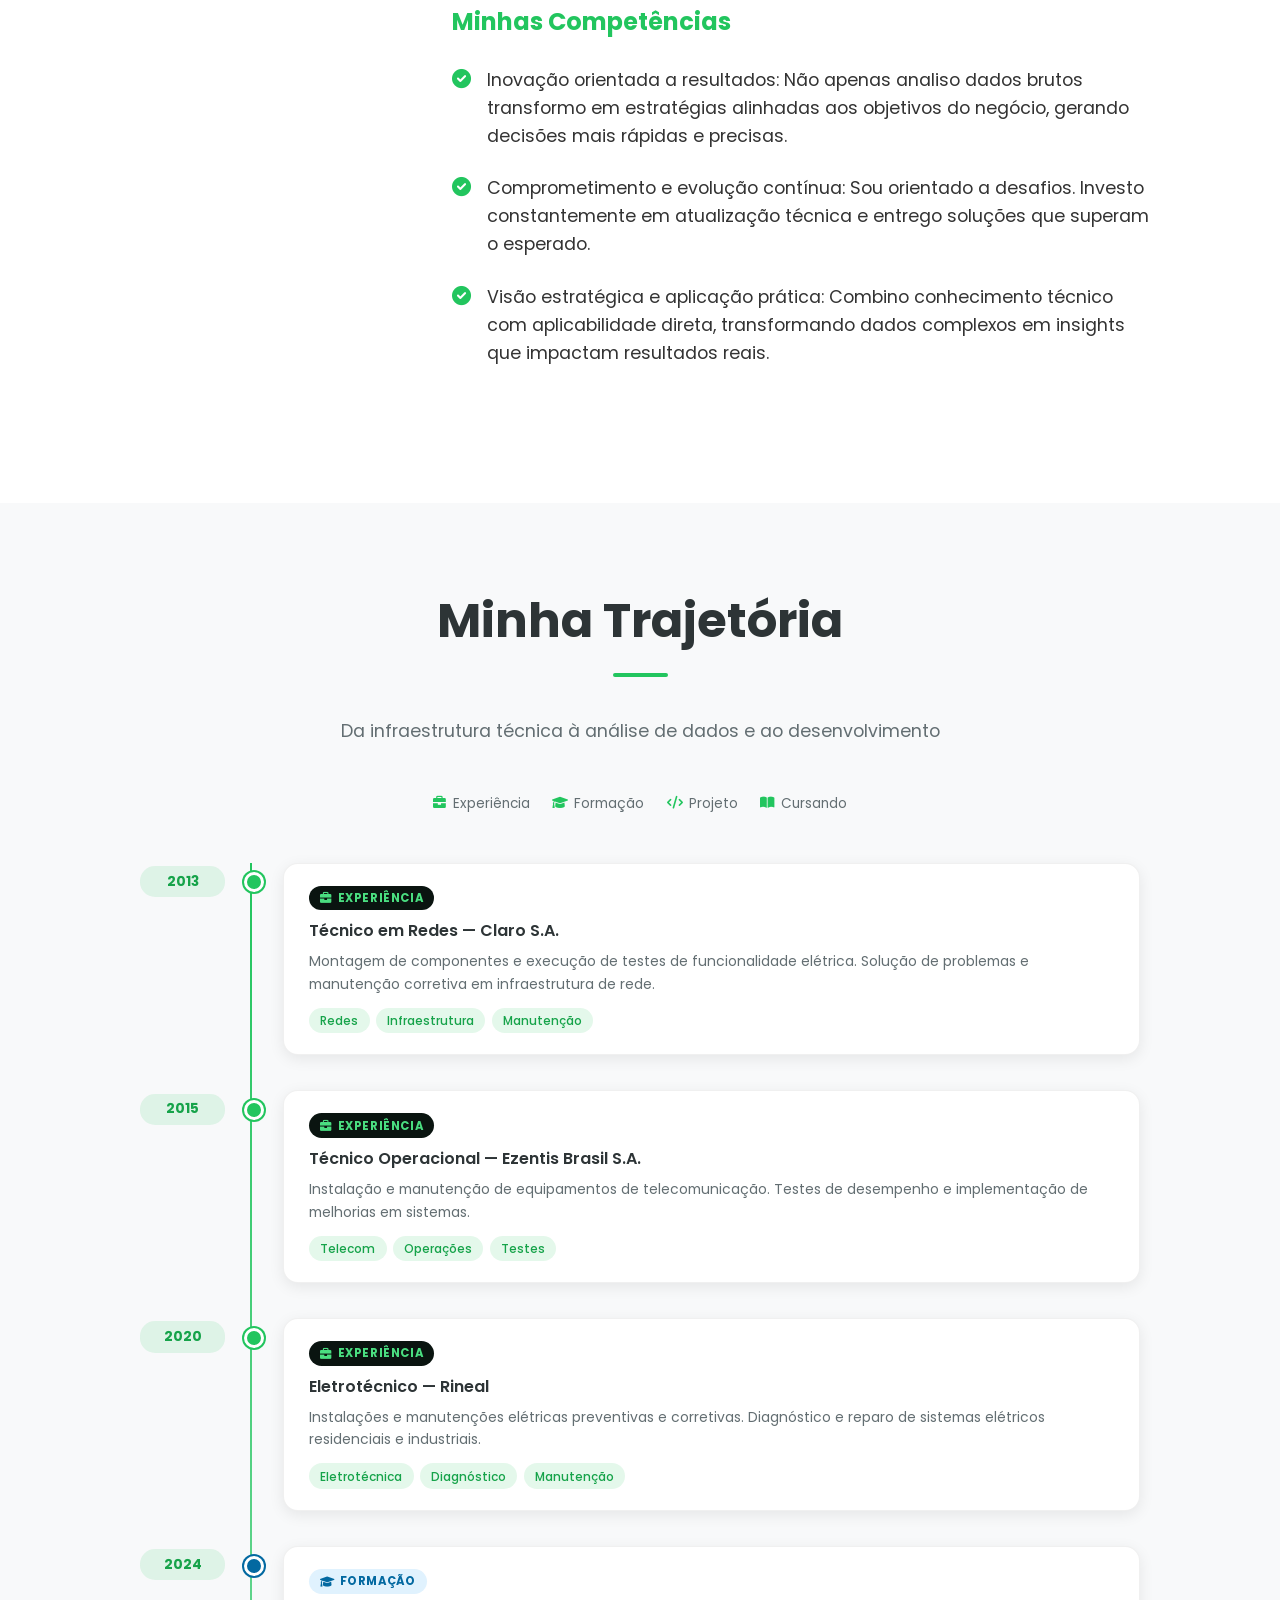
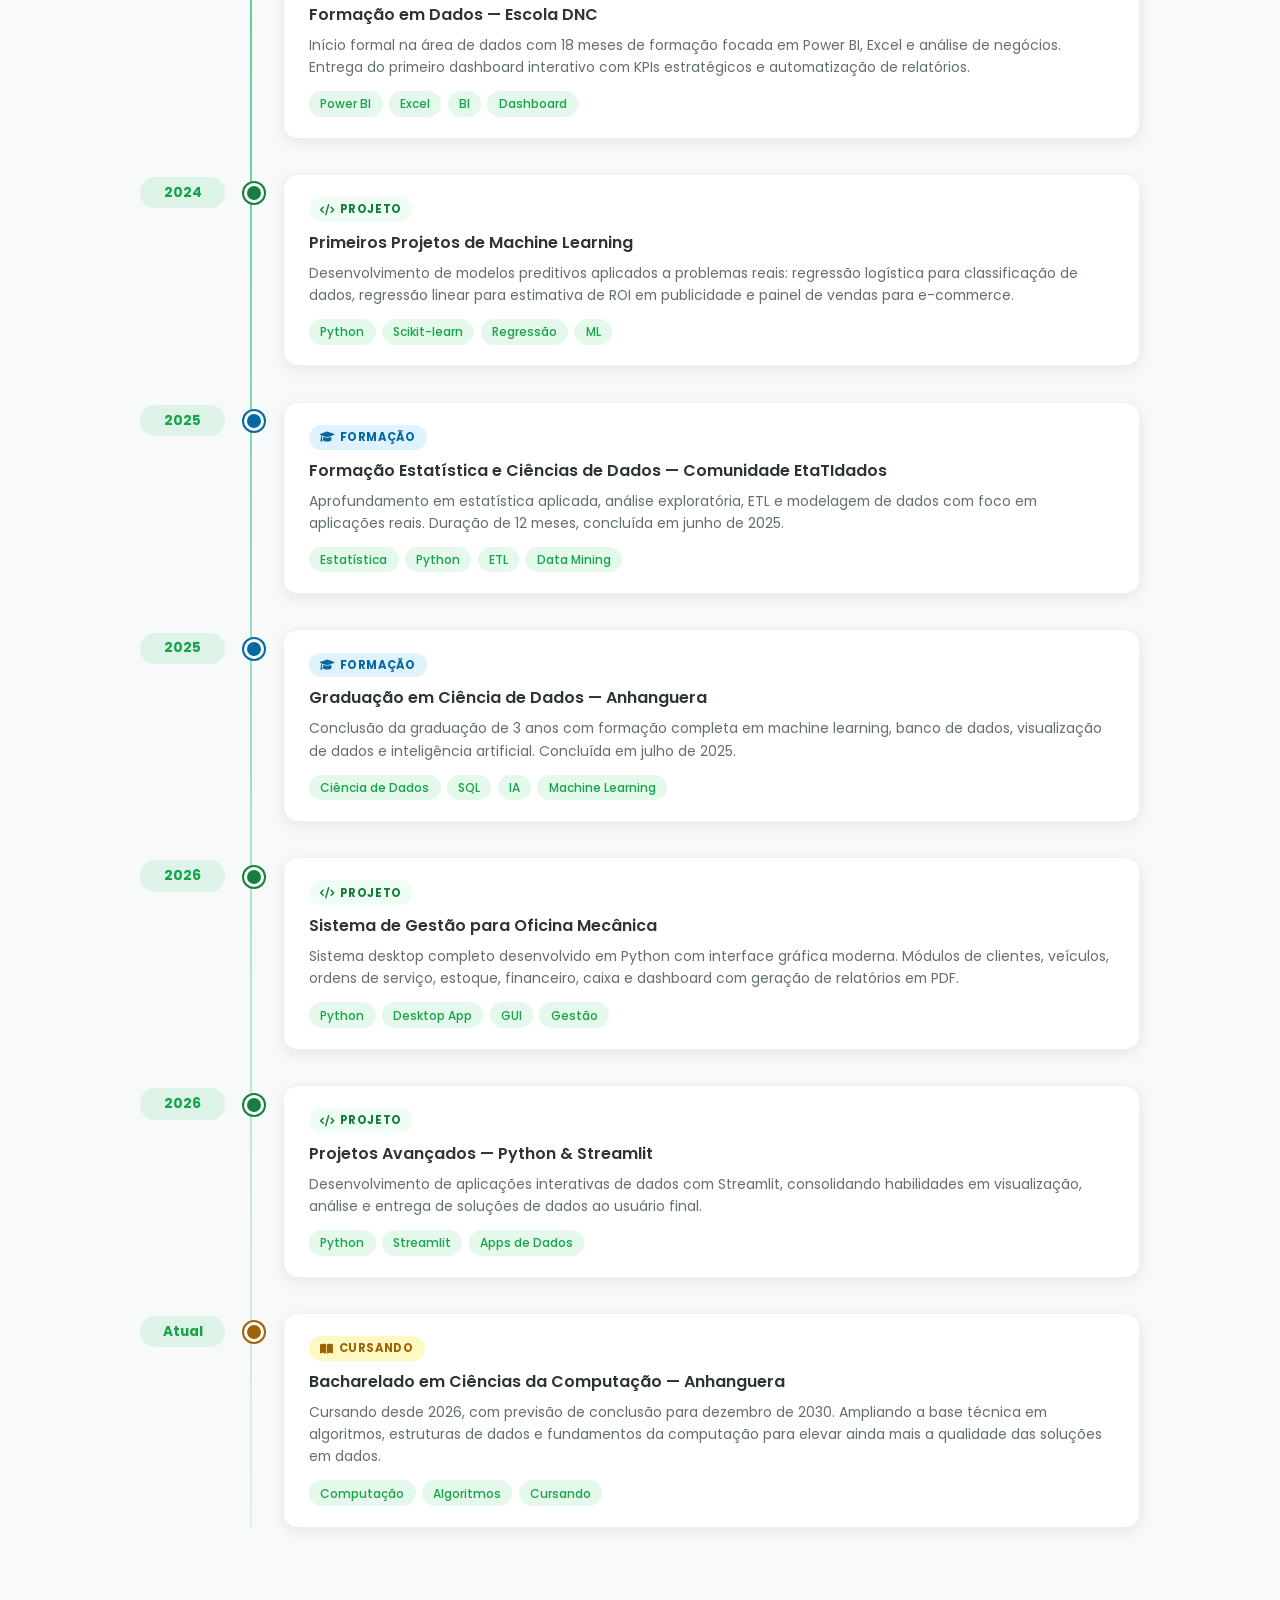
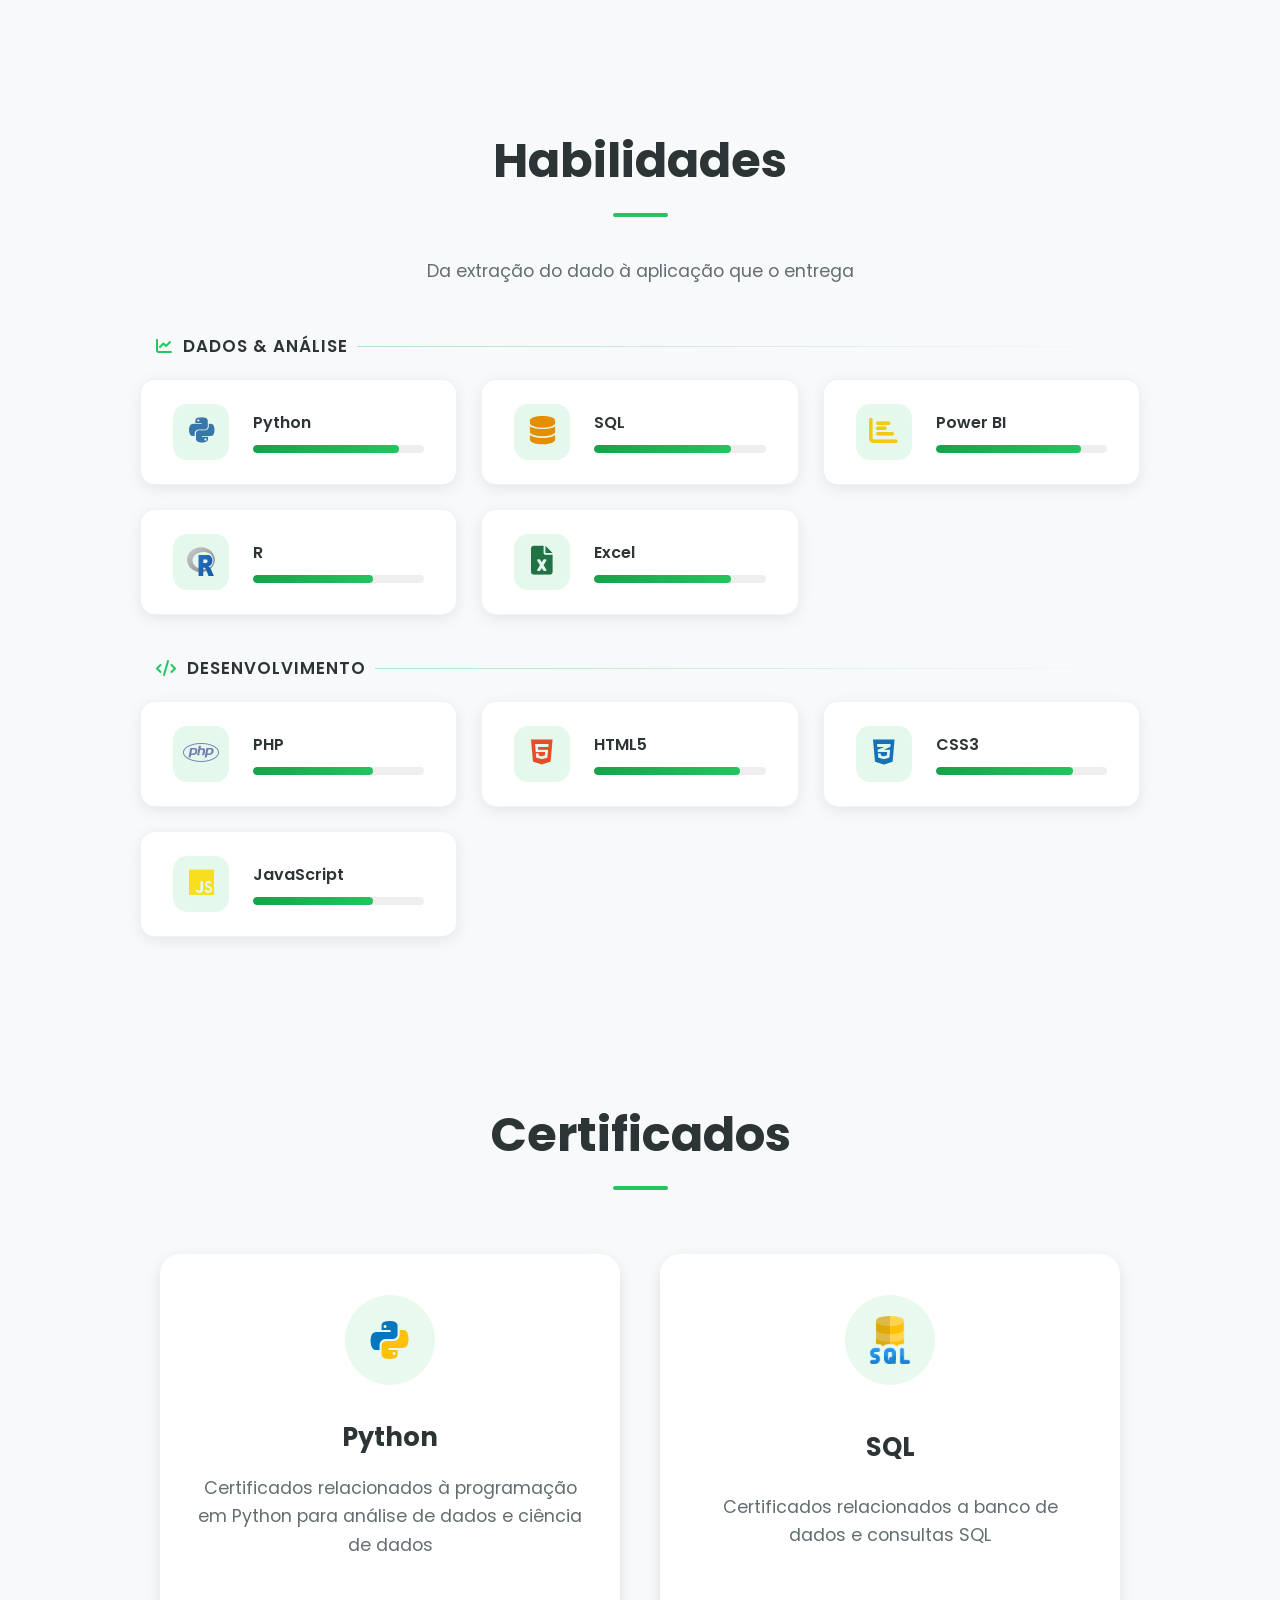
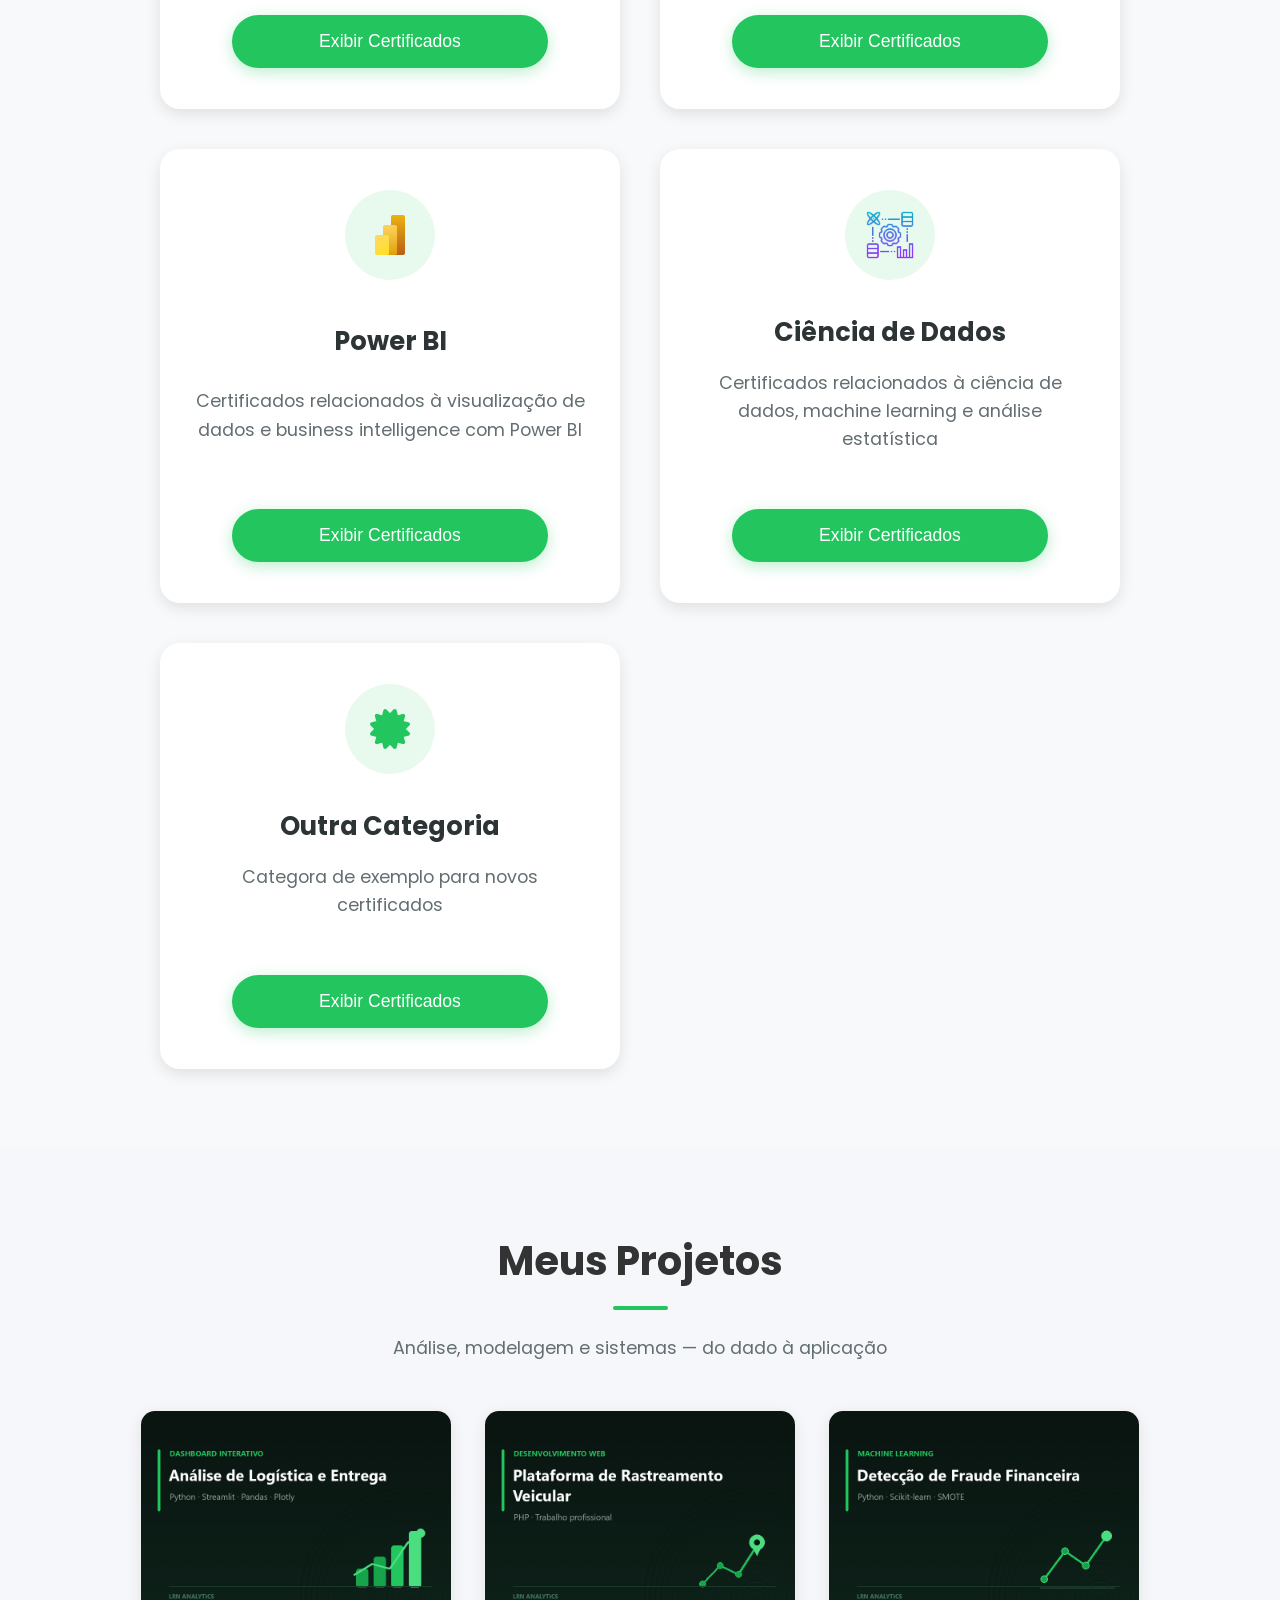
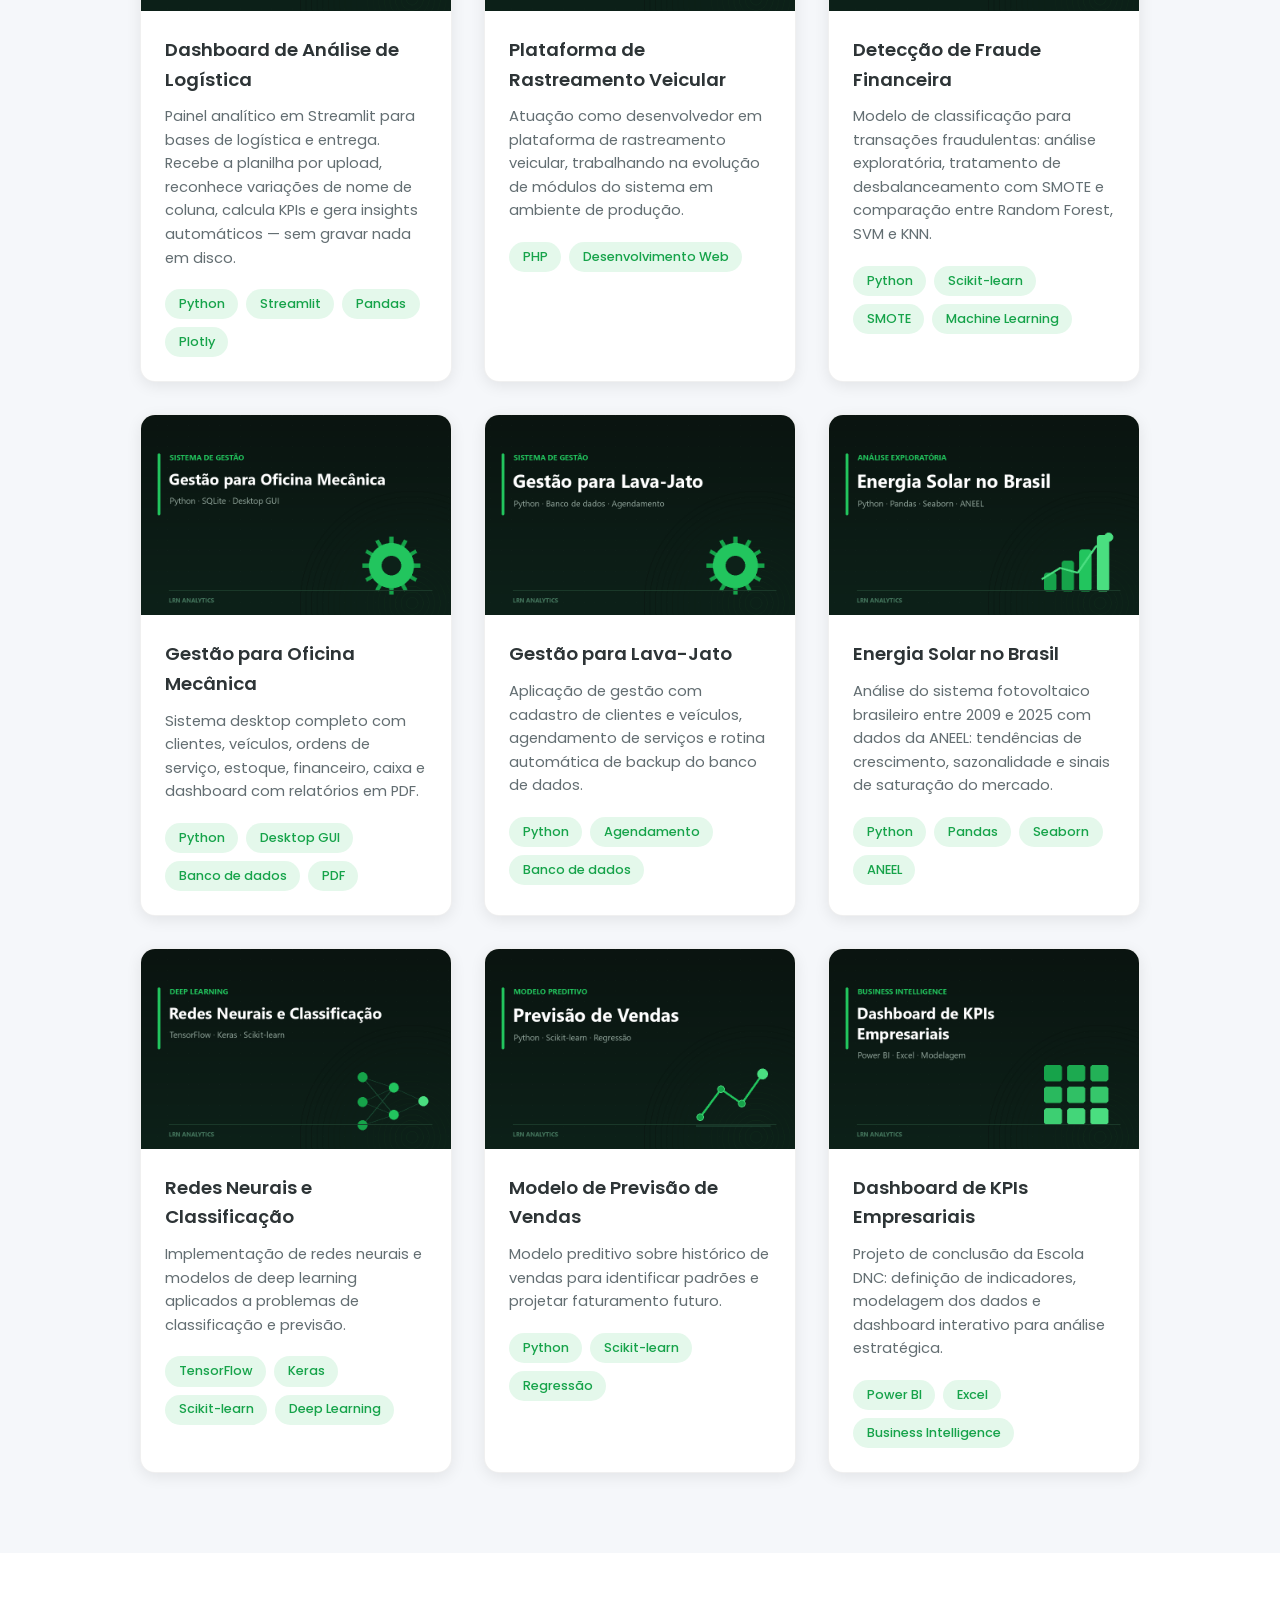
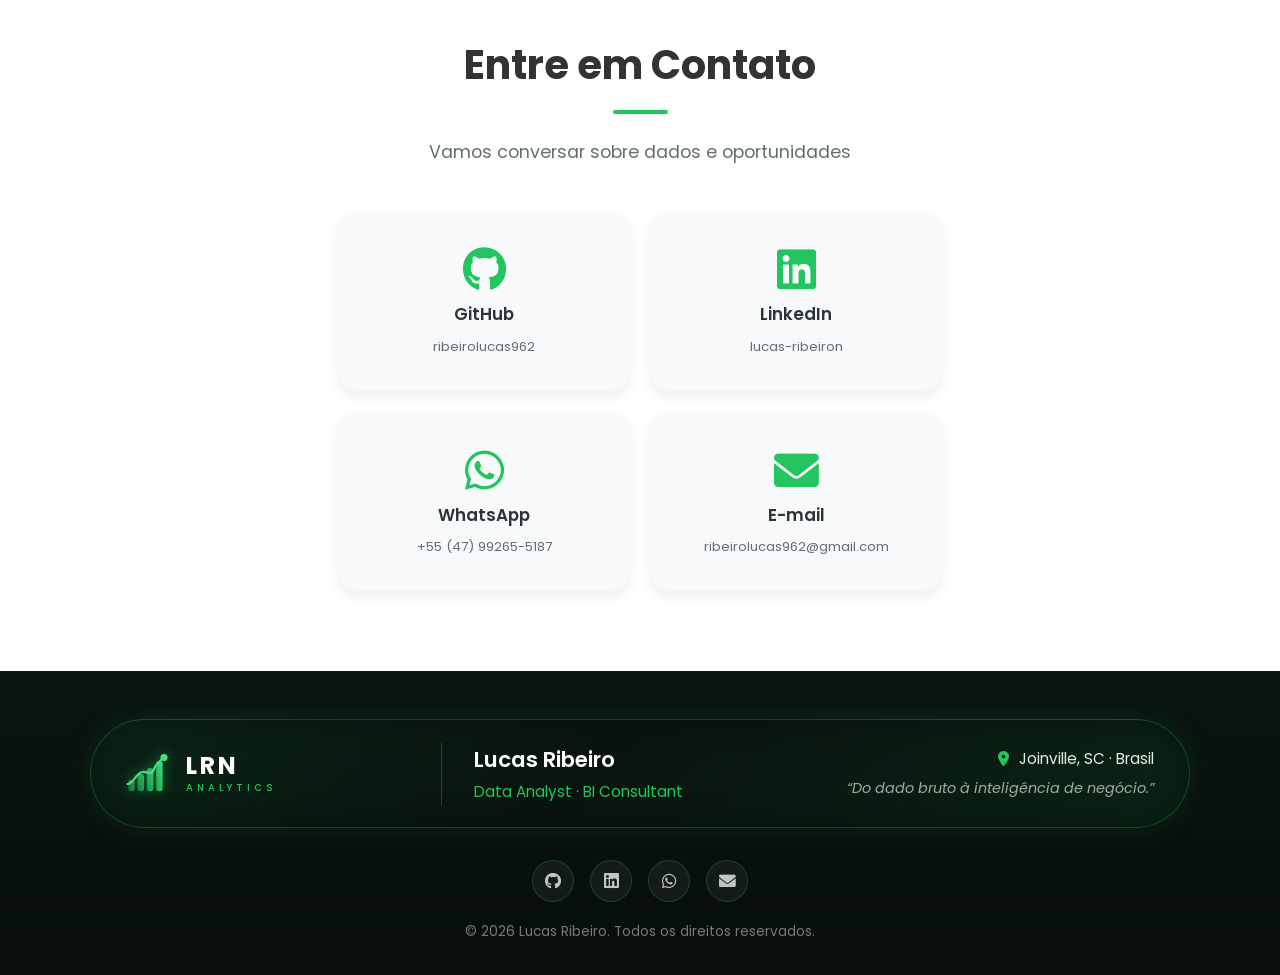
==== commit 51cebf51: "Corrige e reformula a secao de trajetoria A secao estava quebrada: os 10 itens da timeline ficavam e" ====
--- a/index.html
+++ b/index.html
@@ -116,20 +116,18 @@
     </section>
 
     <section id="trajetoria" class="timeline-section">
-        <div class="skills-cards" style="max-width:1000px;margin:0 auto 2.5rem;">
-            <div class="skill-card" onclick="window.open('./trajetoria.html', '_blank')" style="cursor:pointer;">
-                <div class="skill-card-icon" style="width:10rem;height:8rem;flex-shrink:0;">
-                    <img src="./imagens/trajetoria-profissional.png" alt="Trajetória" style="width:100%;height:100%;object-fit:contain;">
-                </div>
-                <div class="skill-card-info" style="margin-left:1.5rem;">
-                    <span class="skill-name" style="font-size:1.8rem;">Minha Trajetória</span>
-                    <span style="font-size:1.5rem;color:var(--text-muted);margin-top:0.9rem;display:block;">Clique para ver minha jornada na área de dados</span>
-                </div>
-                <span class="timeline-toggle-arrow" id="timeline-arrow" style="color:var(--primary);font-size:1rem;">▼</span>
-            </div>
-        </div>
-        <div class="timeline" id="timeline-content" style="display:none">
-            <div class="timeline-item">
+        <h2>Minha Trajetória</h2>
+        <p class="section-subtitle">Da infraestrutura técnica à análise de dados e ao desenvolvimento</p>
+
+        <div class="timeline-legend">
+            <span class="timeline-legend-item"><i class="fas fa-briefcase"></i> Experiência</span>
+            <span class="timeline-legend-item"><i class="fas fa-graduation-cap"></i> Formação</span>
+            <span class="timeline-legend-item"><i class="fas fa-code"></i> Projeto</span>
+            <span class="timeline-legend-item"><i class="fas fa-book-open"></i> Cursando</span>
+        </div>
+
+        <div class="timeline" id="timeline-content">
+            <div class="timeline-item item-experiencia">
                 <div class="timeline-year">2013</div>
                 <div class="timeline-content">
                     <div class="timeline-category timeline-category-experiencia"><i class="fas fa-briefcase"></i> Experiência</div>
@@ -138,7 +136,7 @@
                     <div class="timeline-tags"><span>Redes</span> <span>Infraestrutura</span> <span>Manutenção</span></div>
                 </div>
             </div>
-            <div class="timeline-item">
+            <div class="timeline-item item-experiencia">
                 <div class="timeline-year">2015</div>
                 <div class="timeline-content">
                     <div class="timeline-category timeline-category-experiencia"><i class="fas fa-briefcase"></i> Experiência</div>
@@ -147,7 +145,7 @@
                     <div class="timeline-tags"><span>Telecom</span> <span>Operações</span> <span>Testes</span></div>
                 </div>
             </div>
-            <div class="timeline-item">
+            <div class="timeline-item item-experiencia">
                 <div class="timeline-year">2020</div>
                 <div class="timeline-content">
                     <div class="timeline-category timeline-category-experiencia"><i class="fas fa-briefcase"></i> Experiência</div>
@@ -156,7 +154,7 @@
                     <div class="timeline-tags"><span>Eletrotécnica</span> <span>Diagnóstico</span> <span>Manutenção</span></div>
                 </div>
             </div>
-            <div class="timeline-item">
+            <div class="timeline-item item-formacao">
                 <div class="timeline-year">2024</div>
                 <div class="timeline-content">
                     <div class="timeline-category timeline-category-formacao"><i class="fas fa-graduation-cap"></i> Formação</div>
@@ -165,7 +163,7 @@
                     <div class="timeline-tags"><span>Power BI</span> <span>Excel</span> <span>BI</span> <span>Dashboard</span></div>
                 </div>
             </div>
-            <div class="timeline-item">
+            <div class="timeline-item item-projeto">
                 <div class="timeline-year">2024</div>
                 <div class="timeline-content">
                     <div class="timeline-category timeline-category-projeto"><i class="fas fa-code"></i> Projeto</div>
@@ -174,7 +172,7 @@
                     <div class="timeline-tags"><span>Python</span> <span>Scikit-learn</span> <span>Regressão</span> <span>ML</span></div>
                 </div>
             </div>
-            <div class="timeline-item">
+            <div class="timeline-item item-formacao">
                 <div class="timeline-year">2025</div>
                 <div class="timeline-content">
                     <div class="timeline-category timeline-category-formacao"><i class="fas fa-graduation-cap"></i> Formação</div>
@@ -183,7 +181,7 @@
                     <div class="timeline-tags"><span>Estatística</span> <span>Python</span> <span>ETL</span> <span>Data Mining</span></div>
                 </div>
             </div>
-            <div class="timeline-item">
+            <div class="timeline-item item-formacao">
                 <div class="timeline-year">2025</div>
                 <div class="timeline-content">
                     <div class="timeline-category timeline-category-formacao"><i class="fas fa-graduation-cap"></i> Formação</div>
@@ -192,7 +190,7 @@
                     <div class="timeline-tags"><span>Ciência de Dados</span> <span>SQL</span> <span>IA</span> <span>Machine Learning</span></div>
                 </div>
             </div>
-            <div class="timeline-item">
+            <div class="timeline-item item-projeto">
                 <div class="timeline-year">2026</div>
                 <div class="timeline-content">
                     <div class="timeline-category timeline-category-projeto"><i class="fas fa-code"></i> Projeto</div>
@@ -201,7 +199,7 @@
                     <div class="timeline-tags"><span>Python</span> <span>Desktop App</span> <span>GUI</span> <span>Gestão</span></div>
                 </div>
             </div>
-            <div class="timeline-item">
+            <div class="timeline-item item-projeto">
                 <div class="timeline-year">2026</div>
                 <div class="timeline-content">
                     <div class="timeline-category timeline-category-projeto"><i class="fas fa-code"></i> Projeto</div>
@@ -210,7 +208,7 @@
                     <div class="timeline-tags"><span>Python</span> <span>Streamlit</span> <span>Apps de Dados</span></div>
                 </div>
             </div>
-            <div class="timeline-item timeline-item-current">
+            <div class="timeline-item timeline-item-current item-cursando">
                 <div class="timeline-year">Atual</div>
                 <div class="timeline-content">
                     <div class="timeline-category timeline-category-cursando"><i class="fas fa-book-open"></i> Cursando</div>
--- a/styles.css
+++ b/styles.css
@@ -621,6 +621,51 @@
     }
 }
 
+/* a navbar e' fixa: garante folga ao chegar por ancora do menu */
+section[id] {
+    scroll-margin-top: 80px;
+}
+
+/* ===== Trajetoria ===== */
+.timeline-legend {
+    display: flex;
+    justify-content: center;
+    flex-wrap: wrap;
+    gap: 0.6rem 1.4rem;
+    margin: 0 auto 3rem;
+    font-size: 0.85rem;
+    color: var(--text-muted);
+}
+
+.timeline-legend-item {
+    display: inline-flex;
+    align-items: center;
+    gap: 0.4rem;
+}
+
+.timeline-legend-item i {
+    color: var(--primary);
+    font-size: 0.8rem;
+}
+
+/* marcador sobre a linha vertical */
+/* o item atual pulsa discretamente */
+@keyframes markerPulse {
+    0%, 100% { box-shadow: 0 0 0 4px var(--light), 0 0 0 5px var(--marker), 0 0 0 5px rgba(161, 98, 7, 0.5); }
+    50%      { box-shadow: 0 0 0 4px var(--light), 0 0 0 5px var(--marker), 0 0 0 14px rgba(161, 98, 7, 0); }
+}
+
+@media screen and (max-width: 768px) {
+}
+
+@media (prefers-reduced-motion: reduce) {
+    .timeline-item {
+        opacity: 1;
+        transform: none;
+        transition: none;
+    }
+}
+
 /* ===== Hero: rede de dados animada ===== */
 .hero-network {
     position: absolute;
@@ -1297,7 +1342,8 @@
     background: #f8f9fa;
 }
 
-.skills-section h2 {
+.skills-section h2,
+.timeline-section h2 {
     text-align: center;
     font-size: 3rem;
     margin-bottom: 4rem;
@@ -1561,6 +1607,7 @@
 /* ===== SECTION TITLE ACCENT ===== */
 .about h2::after,
 .skills-section h2::after,
+.timeline-section h2::after,
 .portfolio h2::after,
 .contact h2::after,
 .section-title::after {
@@ -1584,7 +1631,7 @@
 /* ===== TIMELINE ===== */
 .timeline-section {
     padding: 5rem 2rem;
-    background: var(--bg-light);
+    background: var(--light);
     text-align: center;
 }
 
@@ -1670,10 +1717,19 @@
 
 .timeline-item {
     display: flex;
-    gap: 2rem;
-    margin-bottom: 2.5rem;
+    gap: 3.6rem;
+    margin-bottom: 2.2rem;
     position: relative;
     align-items: flex-start;
+    /* entrada ao rolar, ativada por JS */
+    opacity: 0;
+    transform: translateY(22px);
+    transition: opacity 0.6s ease, transform 0.6s cubic-bezier(0.22, 1, 0.36, 1);
+}
+
+.timeline-item.is-visible {
+    opacity: 1;
+    transform: translateY(0);
 }
 
 .timeline-year {
@@ -1698,31 +1754,47 @@
     top: 0.6rem;
     width: 14px;
     height: 14px;
-    background: var(--primary);
+    background: var(--marcador, var(--primary));
     border-radius: 50%;
     border: 3px solid white;
-    box-shadow: 0 0 0 2px var(--primary);
+    box-shadow: 0 0 0 2px var(--marcador, var(--primary));
     z-index: 2;
+    transition: transform 0.3s ease;
+}
+
+/* cada cor casa com o badge da categoria dentro do card */
+.item-experiencia { --marcador: #22c55e; }
+.item-formacao    { --marcador: #0369a1; }
+.item-projeto     { --marcador: #15803d; }
+.item-cursando    { --marcador: #a16207; }
+
+.timeline-item:hover::after {
+    transform: scale(1.35);
 }
 
 .timeline-item-current::after {
-    background: #22c55e;
-    box-shadow: 0 0 0 2px #22c55e;
     animation: pulse-dot 2s infinite;
 }
 
 @keyframes pulse-dot {
-    0%, 100% { box-shadow: 0 0 0 2px #22c55e; }
-    50% { box-shadow: 0 0 0 6px rgba(34,197,94,0.2); }
+    0%, 100% { box-shadow: 0 0 0 2px var(--marcador, var(--primary)); }
+    50%      { box-shadow: 0 0 0 7px rgba(161, 98, 7, 0.18); }
 }
 
 .timeline-content {
     background: white;
     border-radius: var(--radius-md);
-    padding: 1.2rem 1.5rem;
+    padding: 1.3rem 1.6rem;
     box-shadow: var(--shadow-sm);
-    border: 1px solid rgba(0,0,0,0.06);
+    border: 1px solid rgba(0, 0, 0, 0.06);
     flex: 1;
+    transition: transform 0.3s ease, box-shadow 0.3s ease, border-color 0.3s ease;
+}
+
+.timeline-content:hover {
+    transform: translateX(5px);
+    box-shadow: var(--shadow-md);
+    border-color: rgba(34, 197, 94, 0.4);
 }
 
 .timeline-content h3 {
@@ -1787,11 +1859,7 @@
     font-weight: 500;
 }
 
-@media screen and (max-width: 600px) {
-    .timeline::before { left: 70px; }
-    .timeline-item::after { left: 64px; }
-    .timeline-year { min-width: 55px; font-size: 0.78rem; }
-}
+
 
 /* ===== PROJECT CARDS ===== */
 .projects-grid {
@@ -2079,3 +2147,37 @@
     color: var(--text-muted);
 }
 
+/* Trajetoria no celular.
+   Fica no fim do arquivo de proposito: .timeline-item::after e' definido
+   mais acima, e regra de mesma especificidade so vence se vier depois. */
+@media screen and (max-width: 768px) {
+    .timeline::before {
+        left: 17px;
+    }
+
+    .timeline-item {
+        flex-direction: column;
+        gap: 0.7rem;
+        padding-left: 3.2rem;
+        margin-bottom: 1.8rem;
+    }
+
+    .timeline-item::after {
+        left: 11px;
+        top: 0.5rem;
+    }
+
+    .timeline-year {
+        min-width: 0;
+        align-self: flex-start;
+        font-size: 0.78rem;
+    }
+
+    .timeline-content:hover {
+        transform: none;
+    }
+
+    .timeline-item:hover::after {
+        transform: none;
+    }
+}
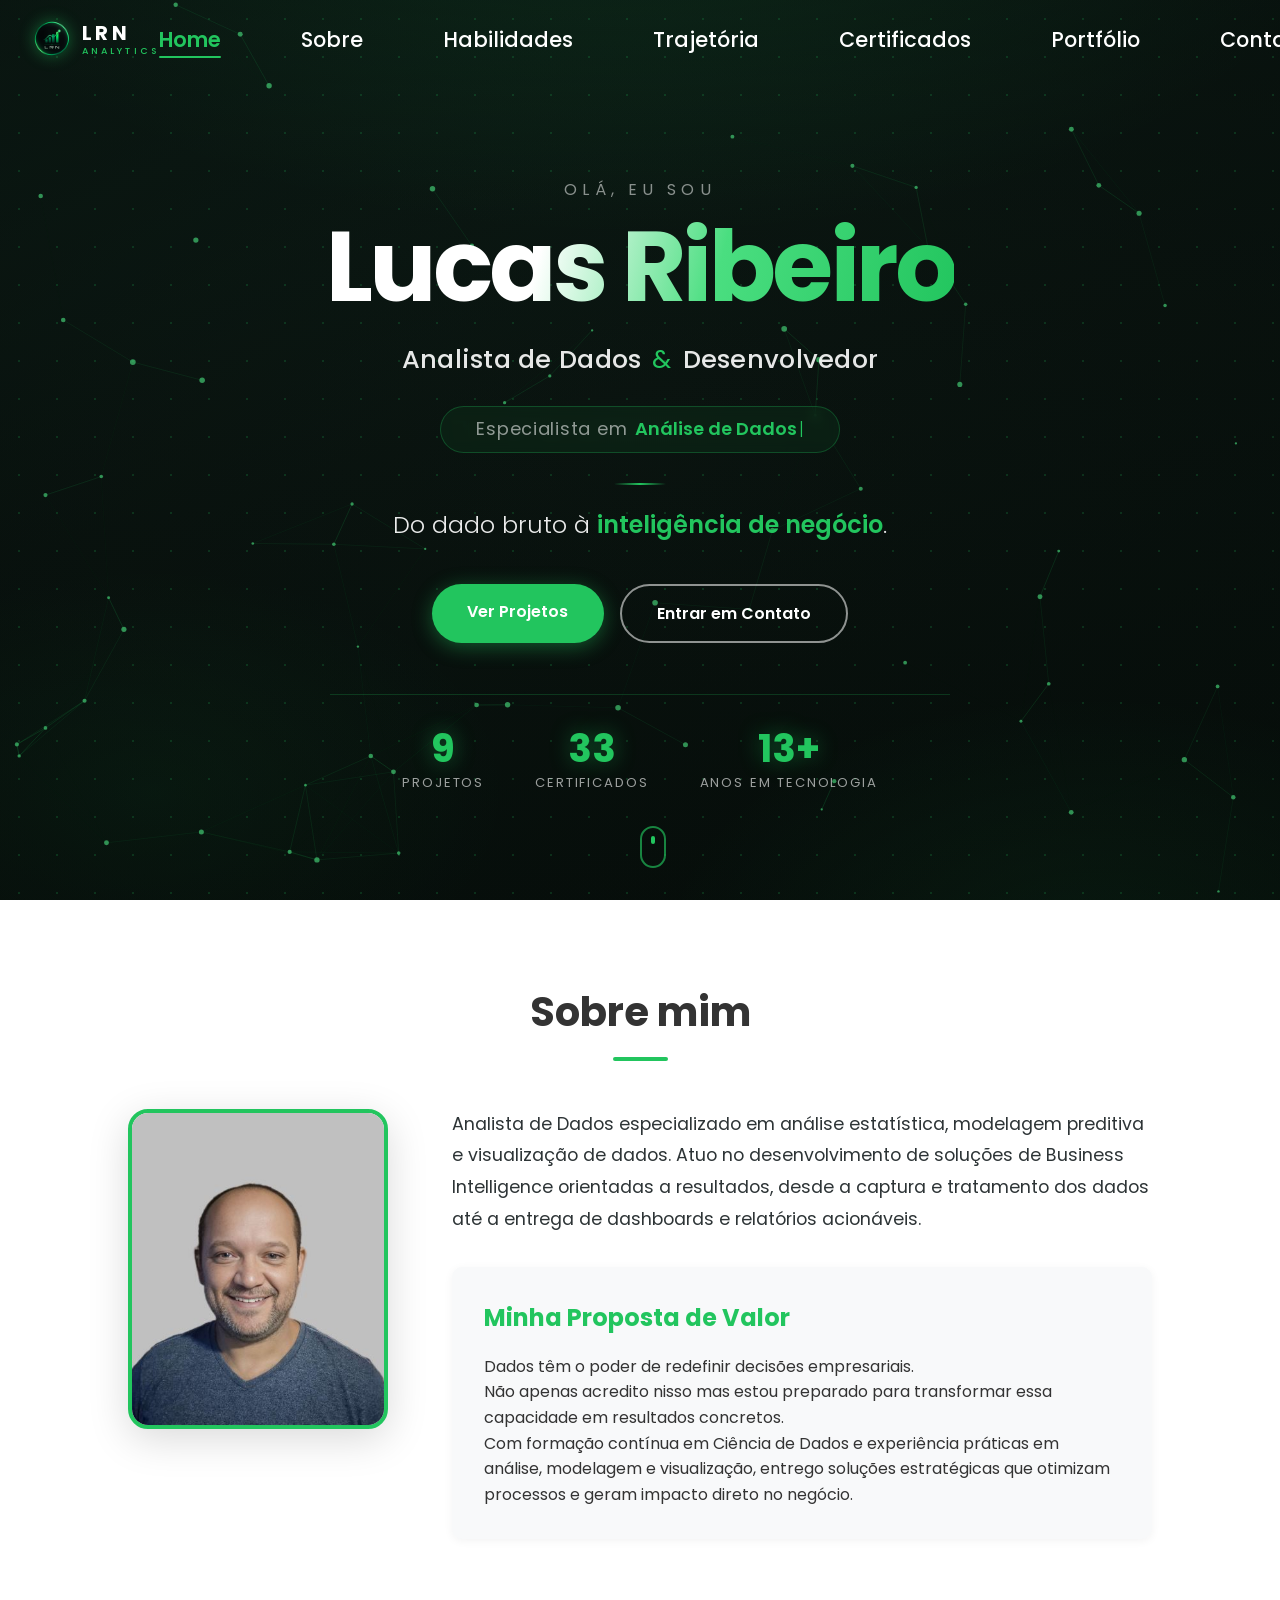
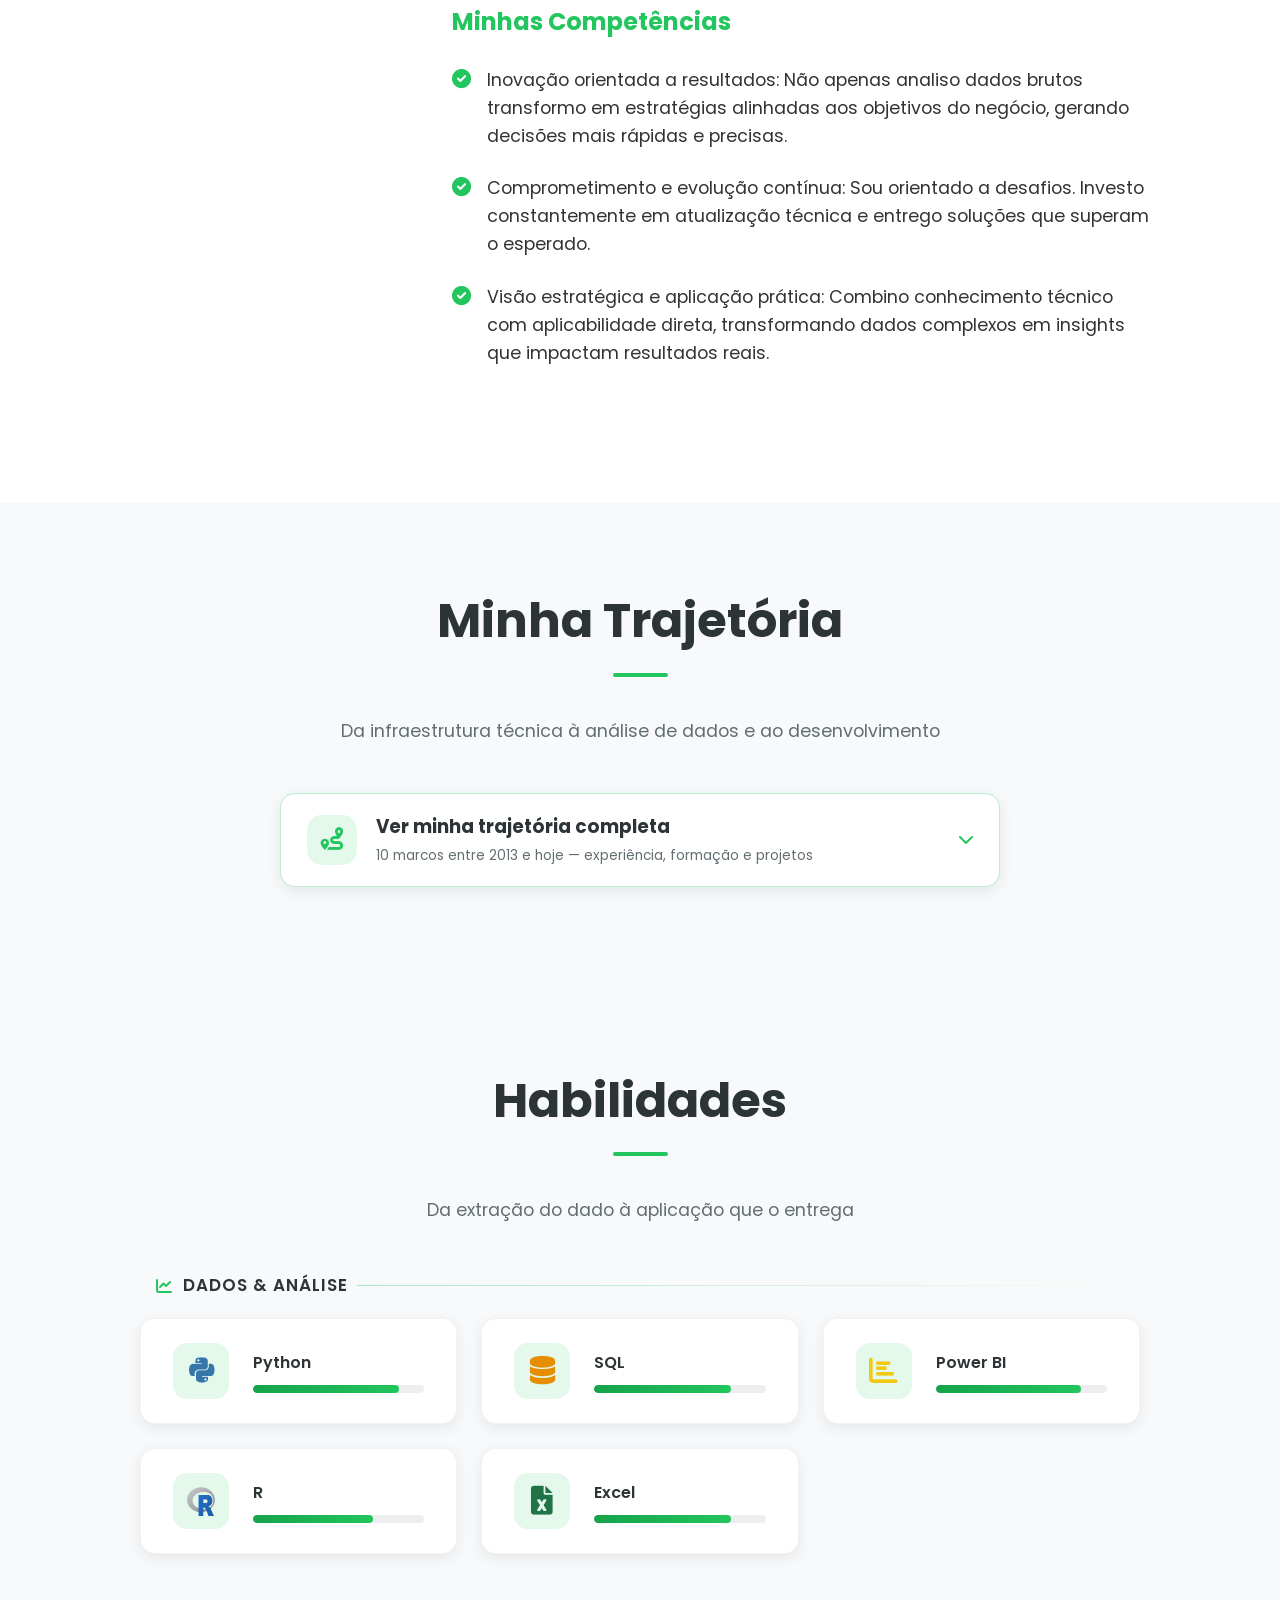
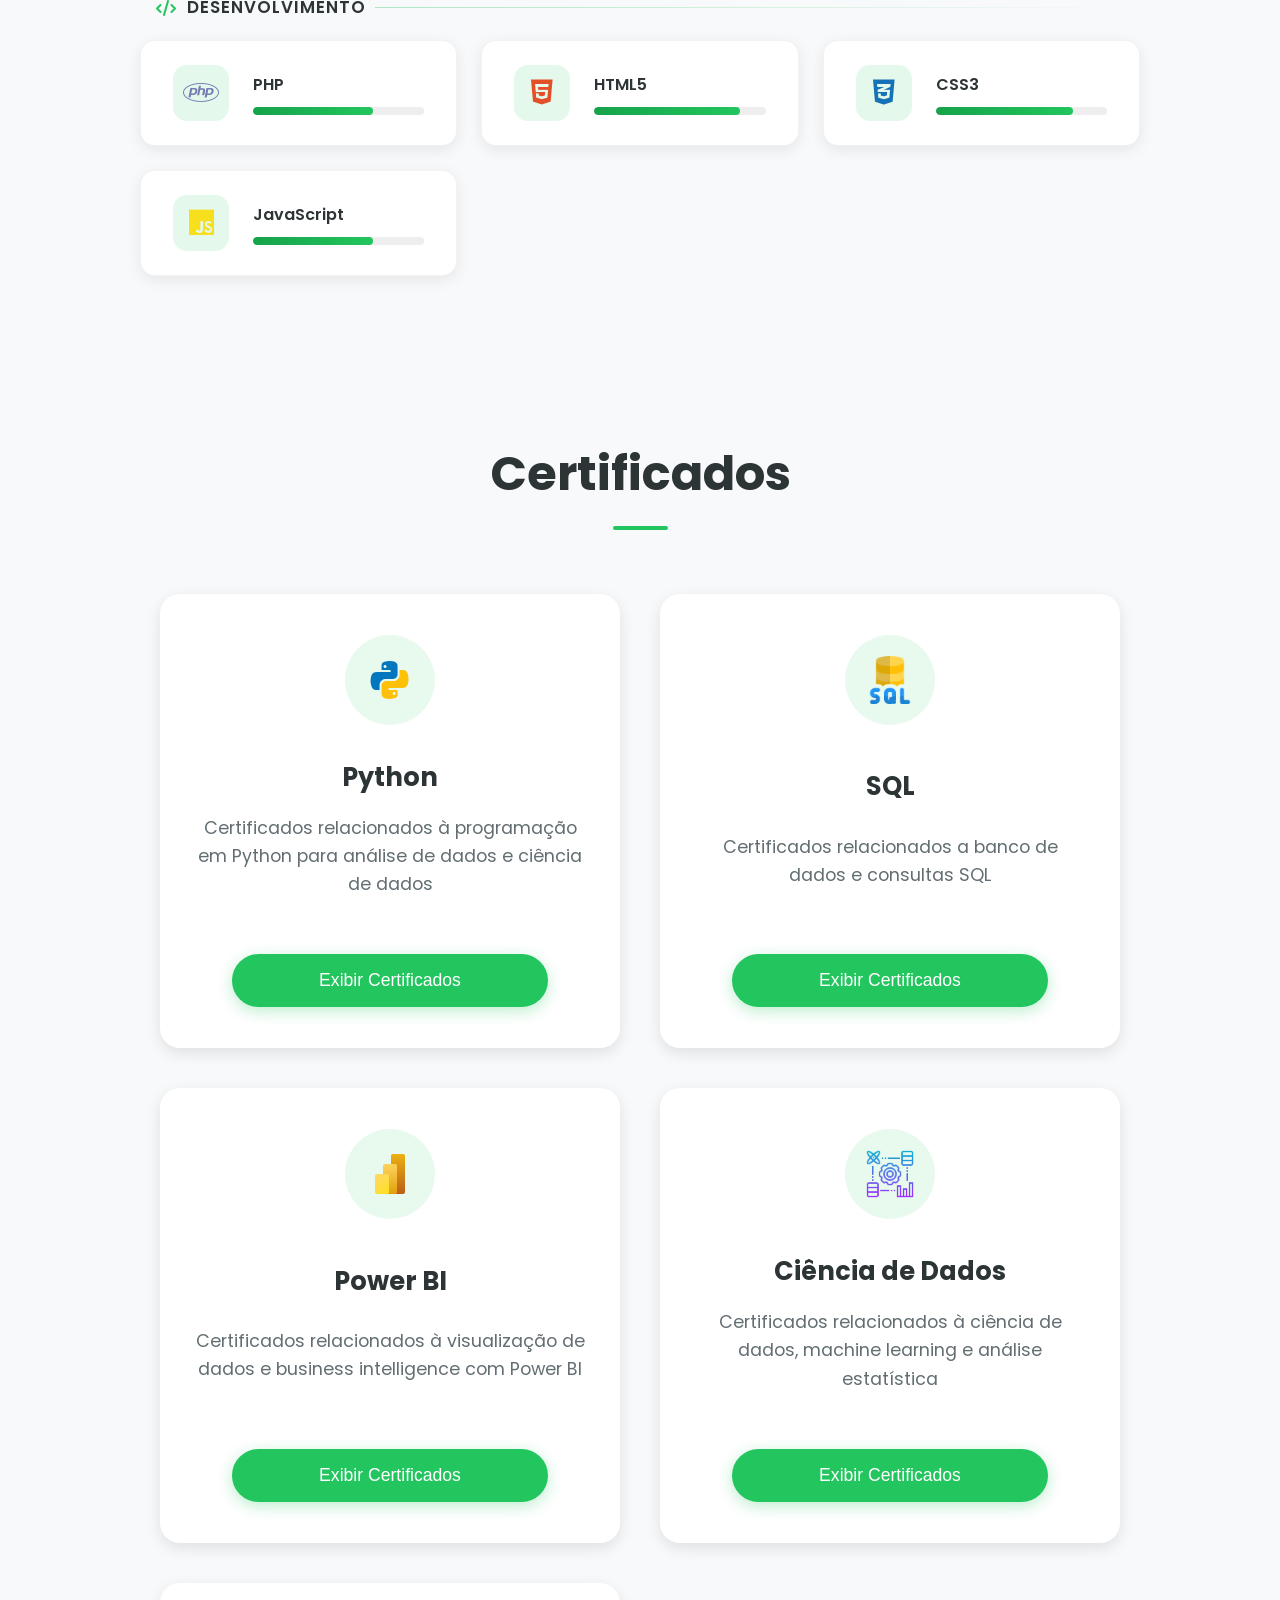
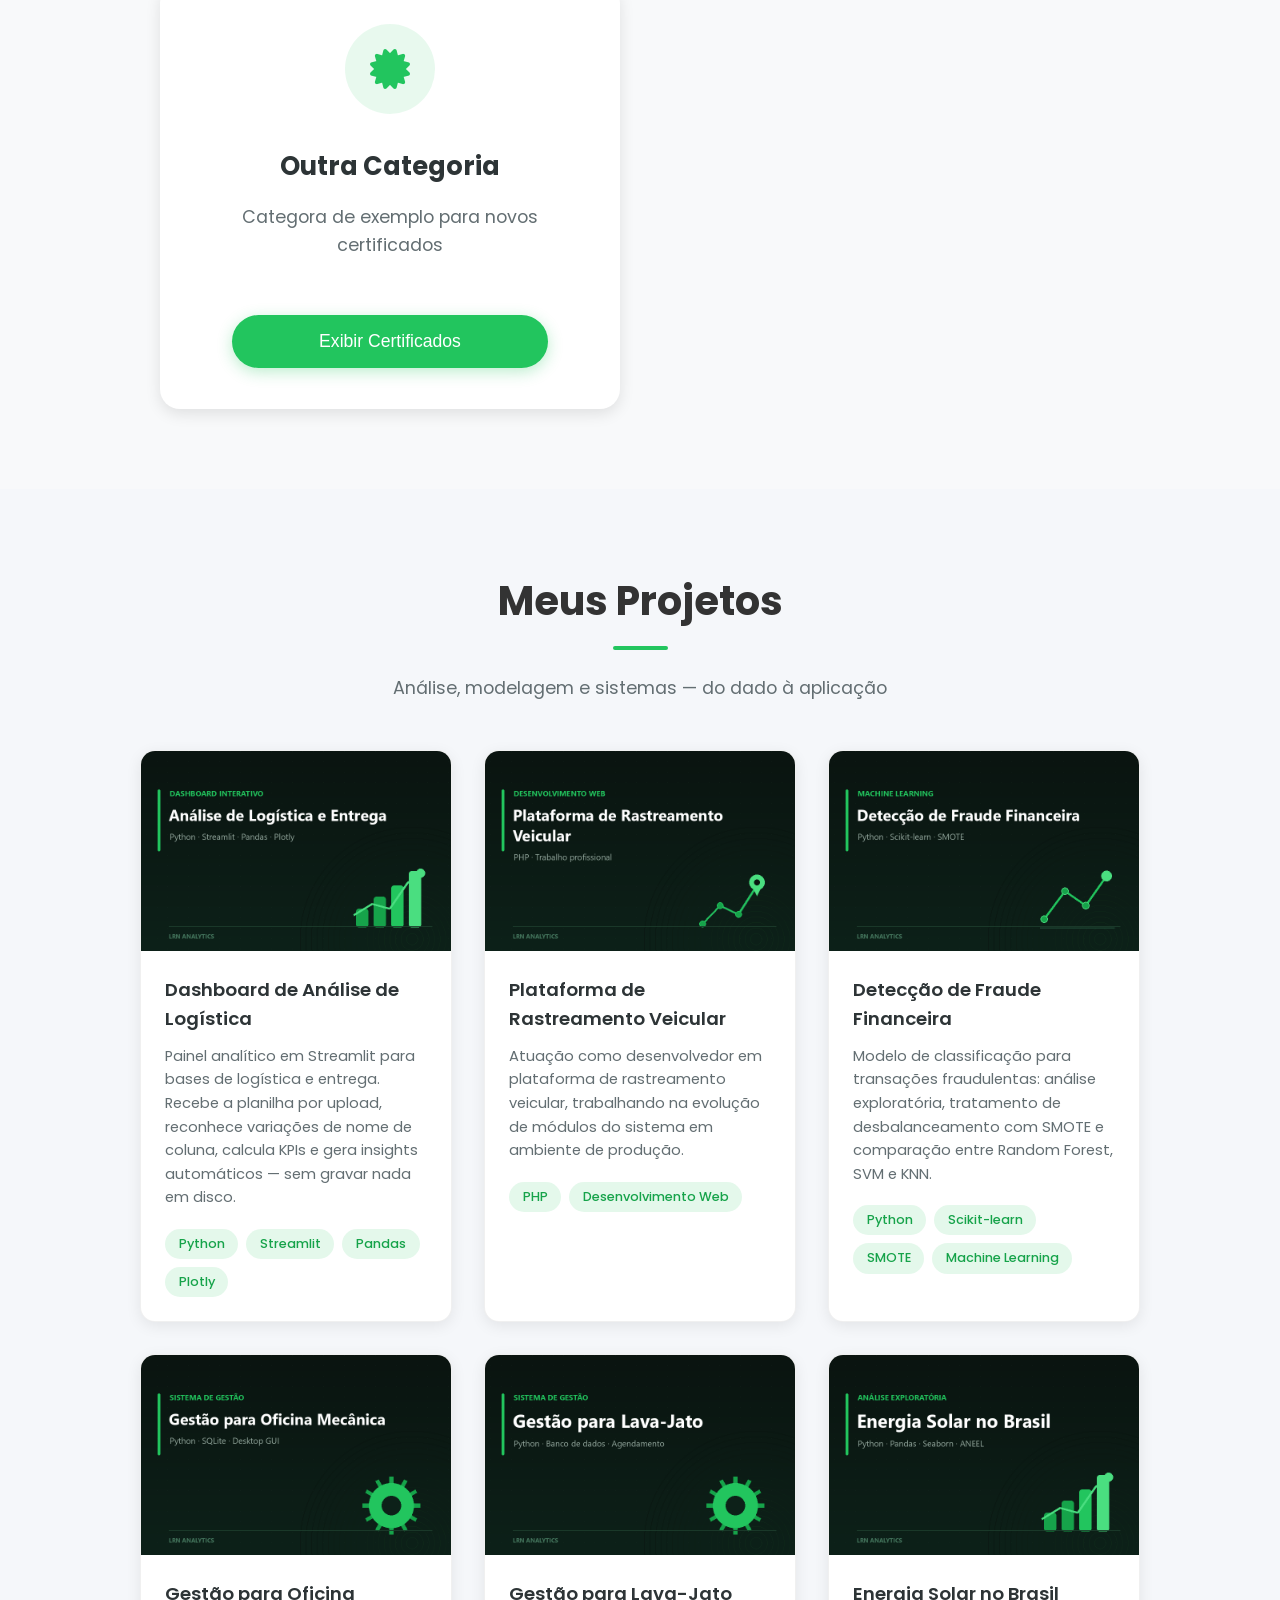
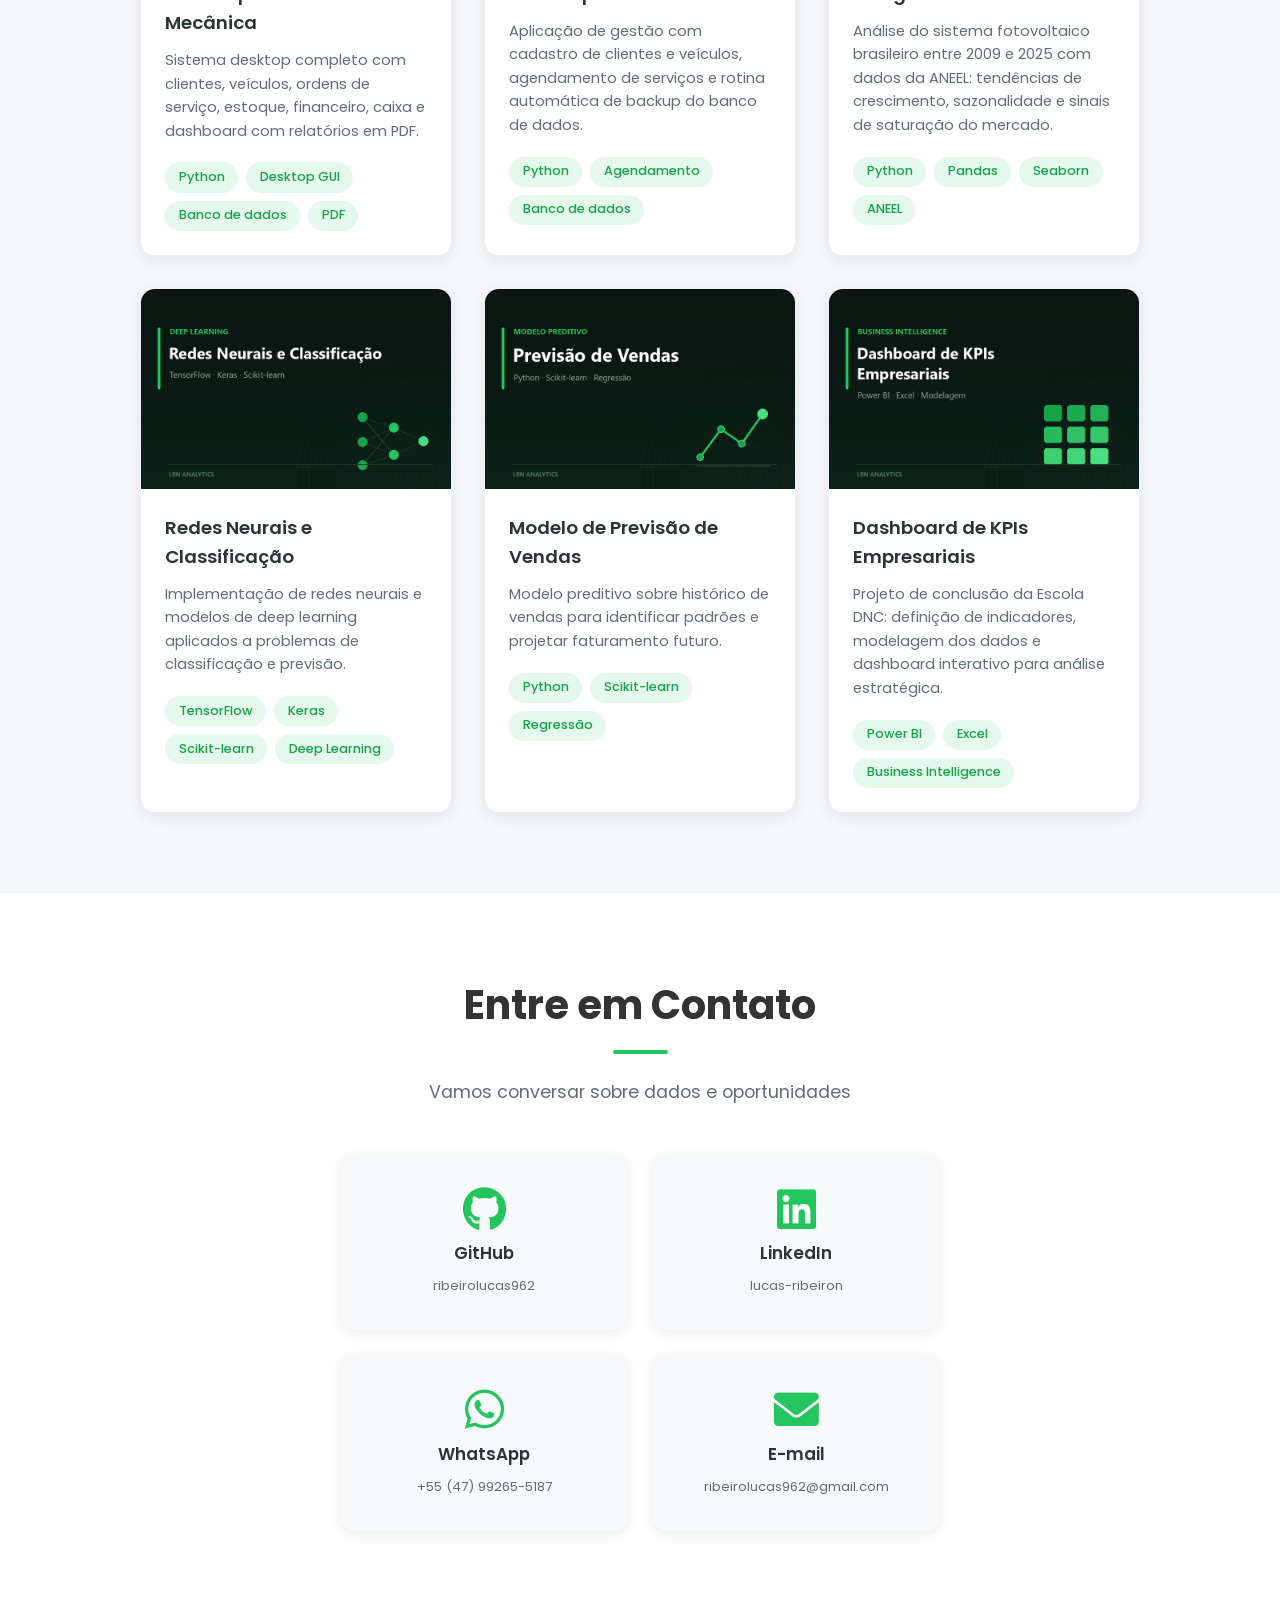
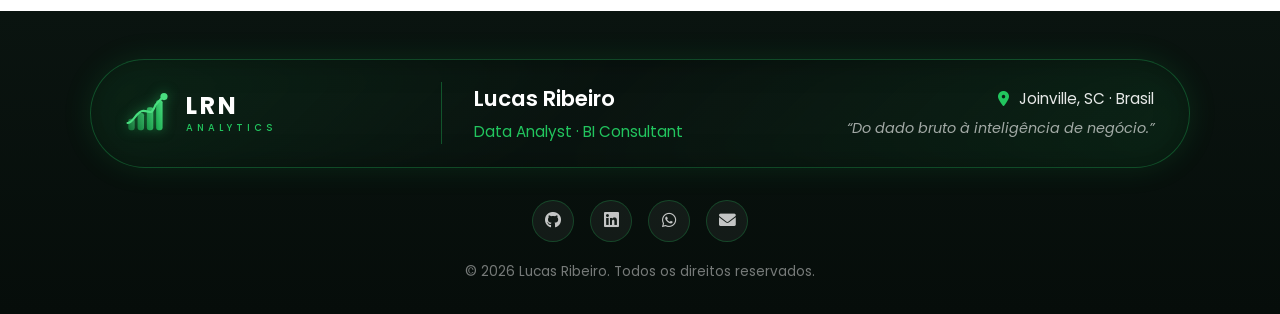
==== commit 0e58022d: "Faz a trajetoria abrir por clique, como era a intencao original Restaura o comportamento pretendido " ====
--- a/index.html
+++ b/index.html
@@ -119,14 +119,26 @@
         <h2>Minha Trajetória</h2>
         <p class="section-subtitle">Da infraestrutura técnica à análise de dados e ao desenvolvimento</p>
 
-        <div class="timeline-legend">
-            <span class="timeline-legend-item"><i class="fas fa-briefcase"></i> Experiência</span>
-            <span class="timeline-legend-item"><i class="fas fa-graduation-cap"></i> Formação</span>
-            <span class="timeline-legend-item"><i class="fas fa-code"></i> Projeto</span>
-            <span class="timeline-legend-item"><i class="fas fa-book-open"></i> Cursando</span>
-        </div>
-
-        <div class="timeline" id="timeline-content">
+        <button type="button" class="timeline-toggle" id="timeline-toggle"
+                aria-expanded="false" aria-controls="timeline-panel">
+            <span class="timeline-toggle-icon"><i class="fas fa-route"></i></span>
+            <span class="timeline-toggle-text">
+                <span class="timeline-toggle-title">Ver minha trajetória completa</span>
+                <span class="timeline-toggle-sub">10 marcos entre 2013 e hoje — experiência, formação e projetos</span>
+            </span>
+            <span class="timeline-toggle-arrow" aria-hidden="true"><i class="fas fa-chevron-down"></i></span>
+        </button>
+
+        <div class="timeline-panel" id="timeline-panel">
+            <div class="timeline-panel-inner">
+                <div class="timeline-legend">
+                    <span class="timeline-legend-item"><i class="fas fa-briefcase"></i> Experiência</span>
+                    <span class="timeline-legend-item"><i class="fas fa-graduation-cap"></i> Formação</span>
+                    <span class="timeline-legend-item"><i class="fas fa-code"></i> Projeto</span>
+                    <span class="timeline-legend-item"><i class="fas fa-book-open"></i> Cursando</span>
+                </div>
+
+                <div class="timeline" id="timeline-content">
             <div class="timeline-item item-experiencia">
                 <div class="timeline-year">2013</div>
                 <div class="timeline-content">
@@ -215,6 +227,8 @@
                     <h3>Bacharelado em Ciências da Computação — Anhanguera</h3>
                     <p>Cursando desde 2026, com previsão de conclusão para dezembro de 2030. Ampliando a base técnica em algoritmos, estruturas de dados e fundamentos da computação para elevar ainda mais a qualidade das soluções em dados.</p>
                     <div class="timeline-tags"><span>Computação</span> <span>Algoritmos</span> <span>Cursando</span></div>
+                </div>
+            </div>
                 </div>
             </div>
         </div>
--- a/styles.css
+++ b/styles.css
@@ -626,6 +626,128 @@
     scroll-margin-top: 80px;
 }
 
+/* ===== Trajetoria: botao de abrir ===== */
+.timeline-toggle {
+    display: flex;
+    align-items: center;
+    gap: 1.2rem;
+    width: 100%;
+    max-width: 720px;
+    margin: 0 auto 1rem;
+    padding: 1.2rem 1.6rem;
+    text-align: left;
+    font-family: inherit;
+    cursor: pointer;
+    background: var(--white);
+    border: 1px solid rgba(34, 197, 94, 0.3);
+    border-radius: var(--radius-md);
+    box-shadow: var(--shadow-sm);
+    transition: var(--transition);
+}
+
+.timeline-toggle:hover {
+    border-color: var(--primary);
+    box-shadow: var(--shadow-md);
+    transform: translateY(-2px);
+}
+
+.timeline-toggle:focus-visible {
+    outline: 3px solid rgba(34, 197, 94, 0.5);
+    outline-offset: 3px;
+}
+
+.timeline-toggle-icon {
+    display: grid;
+    place-items: center;
+    flex-shrink: 0;
+    width: 48px;
+    height: 48px;
+    border-radius: 50%;
+    background: var(--primary-light);
+    color: var(--primary);
+    font-size: 1.25rem;
+}
+
+.timeline-toggle-text {
+    flex: 1;
+    min-width: 0;
+}
+
+.timeline-toggle-title {
+    display: block;
+    font-size: 1.15rem;
+    font-weight: 600;
+    color: var(--text-dark);
+}
+
+.timeline-toggle-sub {
+    display: block;
+    margin-top: 0.2rem;
+    font-size: 0.88rem;
+    color: var(--text-muted);
+}
+
+.timeline-toggle-arrow {
+    flex-shrink: 0;
+    color: var(--primary);
+    font-size: 1rem;
+    transition: transform 0.35s ease;
+}
+
+.timeline-toggle[aria-expanded="true"] .timeline-toggle-arrow {
+    transform: rotate(180deg);
+}
+
+/* painel recolhivel: 0fr -> 1fr anima altura sem precisar saber o valor */
+.timeline-panel {
+    display: grid;
+    grid-template-rows: 0fr;
+    transition: grid-template-rows 0.45s cubic-bezier(0.22, 1, 0.36, 1);
+}
+
+.timeline-panel.is-open {
+    grid-template-rows: 1fr;
+}
+
+.timeline-panel-inner {
+    overflow: hidden;
+    /* enquanto fechado, o conteudo sai da ordem de foco e dos leitores */
+    visibility: hidden;
+    transition: visibility 0s linear 0.45s;
+}
+
+.timeline-panel.is-open .timeline-panel-inner {
+    visibility: visible;
+    transition-delay: 0s;
+}
+
+.timeline-panel .timeline-legend {
+    padding-top: 2.2rem;
+}
+
+@media screen and (max-width: 768px) {
+    .timeline-toggle {
+        gap: 0.9rem;
+        padding: 1rem 1.1rem;
+    }
+
+    .timeline-toggle-icon {
+        width: 40px;
+        height: 40px;
+        font-size: 1.05rem;
+    }
+
+    .timeline-toggle-title { font-size: 1rem; }
+    .timeline-toggle-sub   { font-size: 0.78rem; }
+}
+
+@media (prefers-reduced-motion: reduce) {
+    .timeline-panel,
+    .timeline-toggle-arrow {
+        transition: none;
+    }
+}
+
 /* ===== Trajetoria ===== */
 .timeline-legend {
     display: flex;
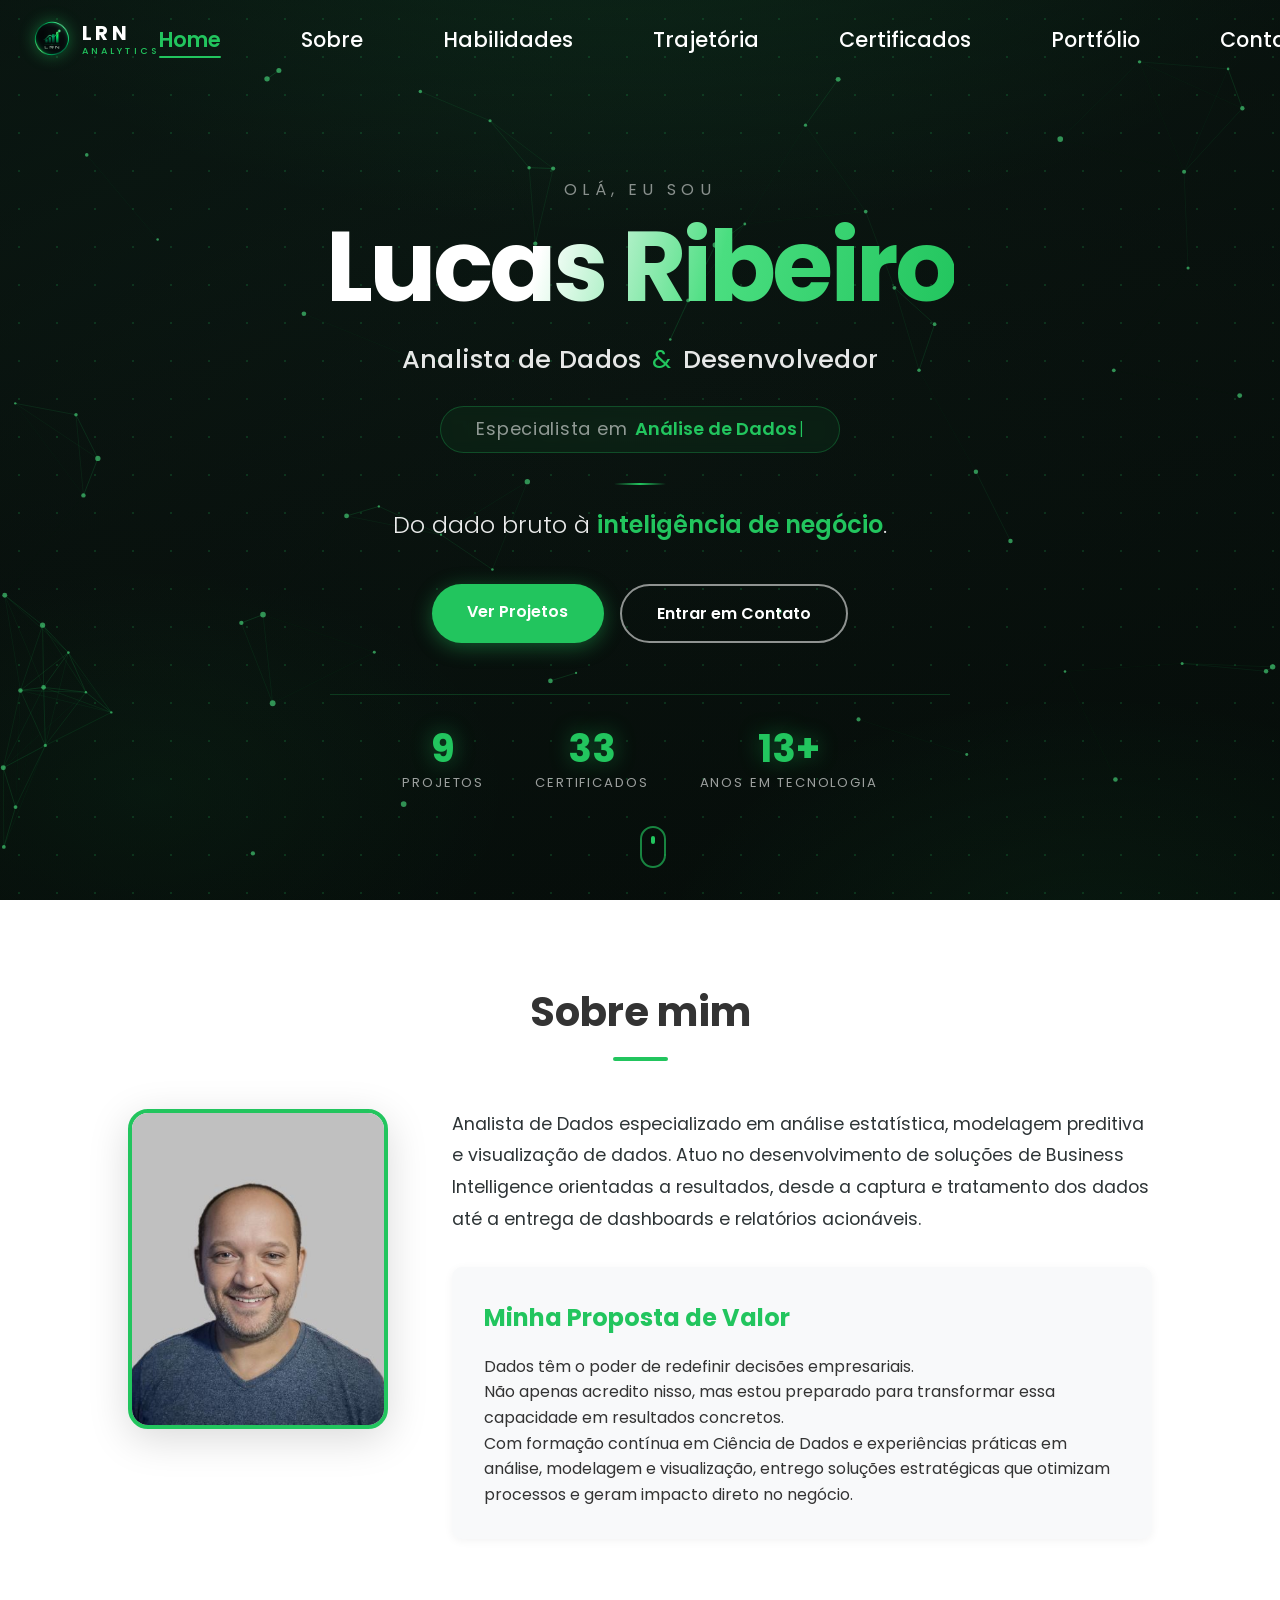
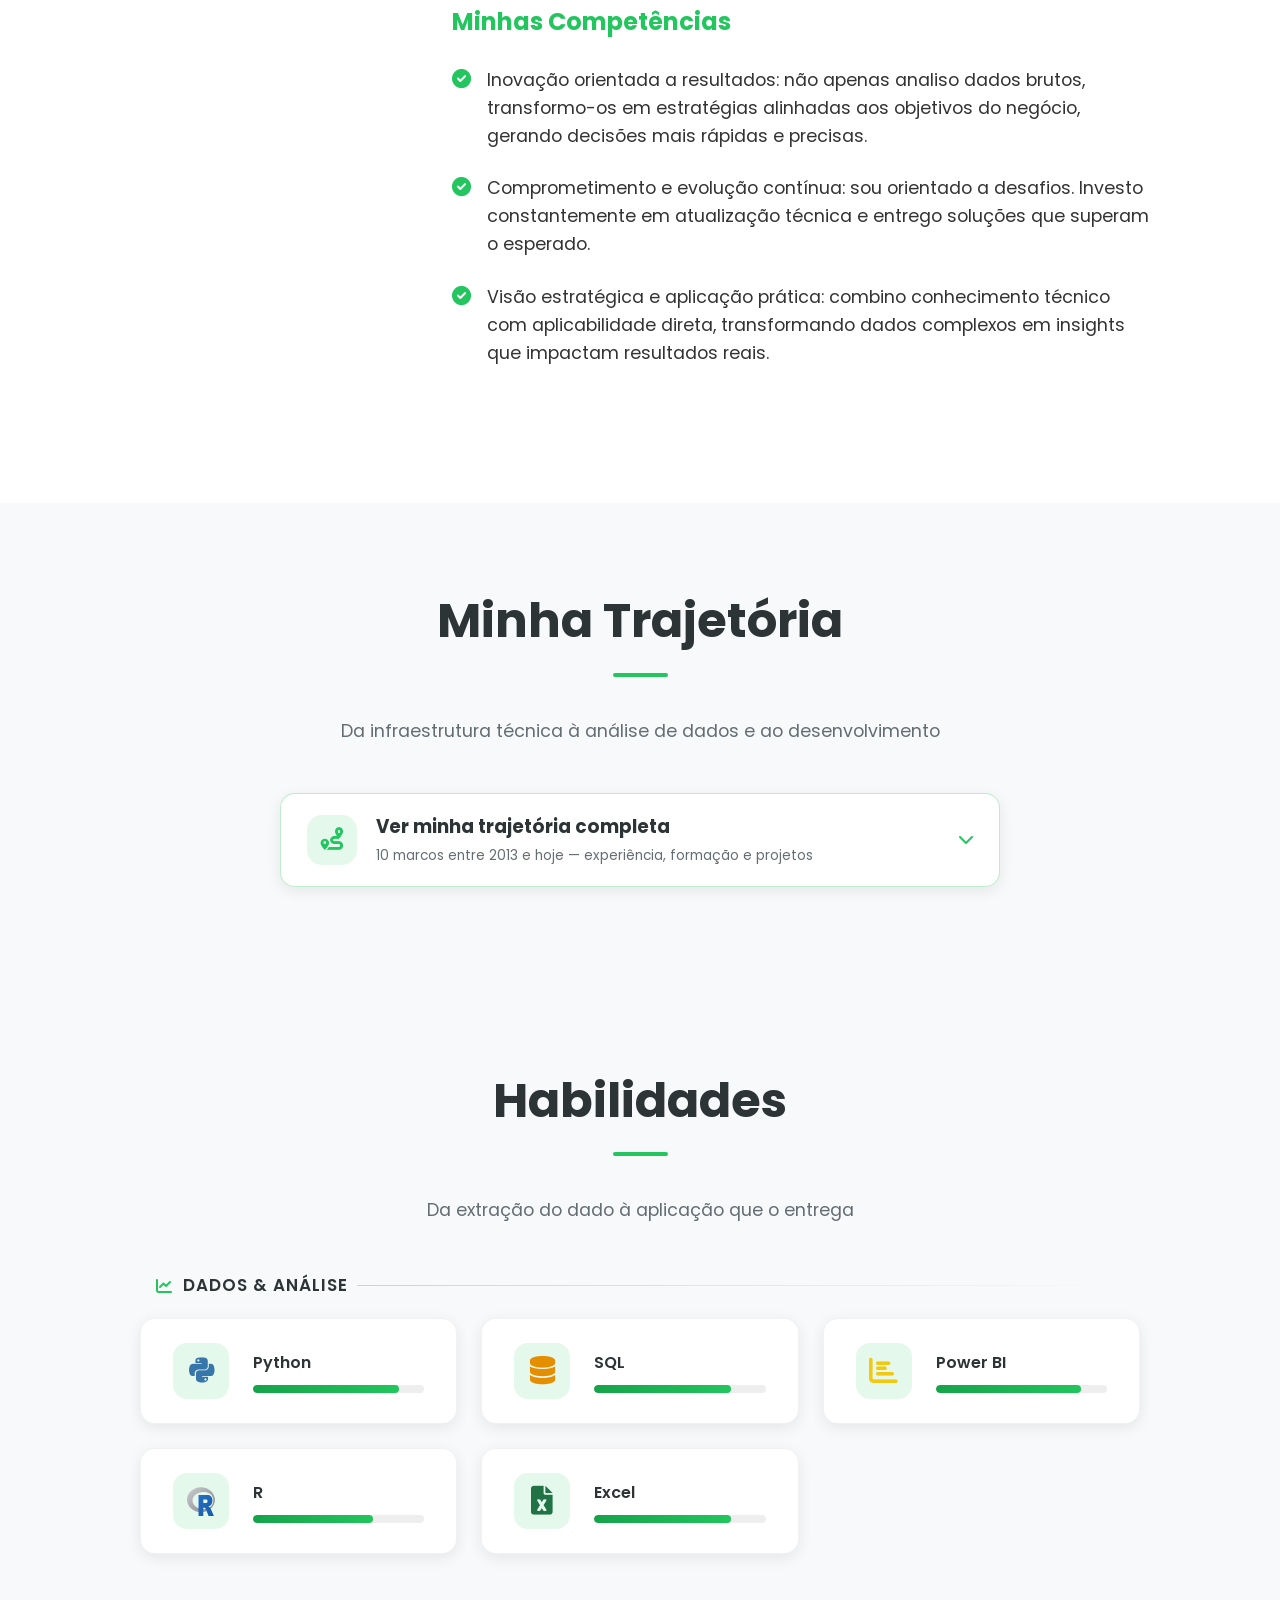
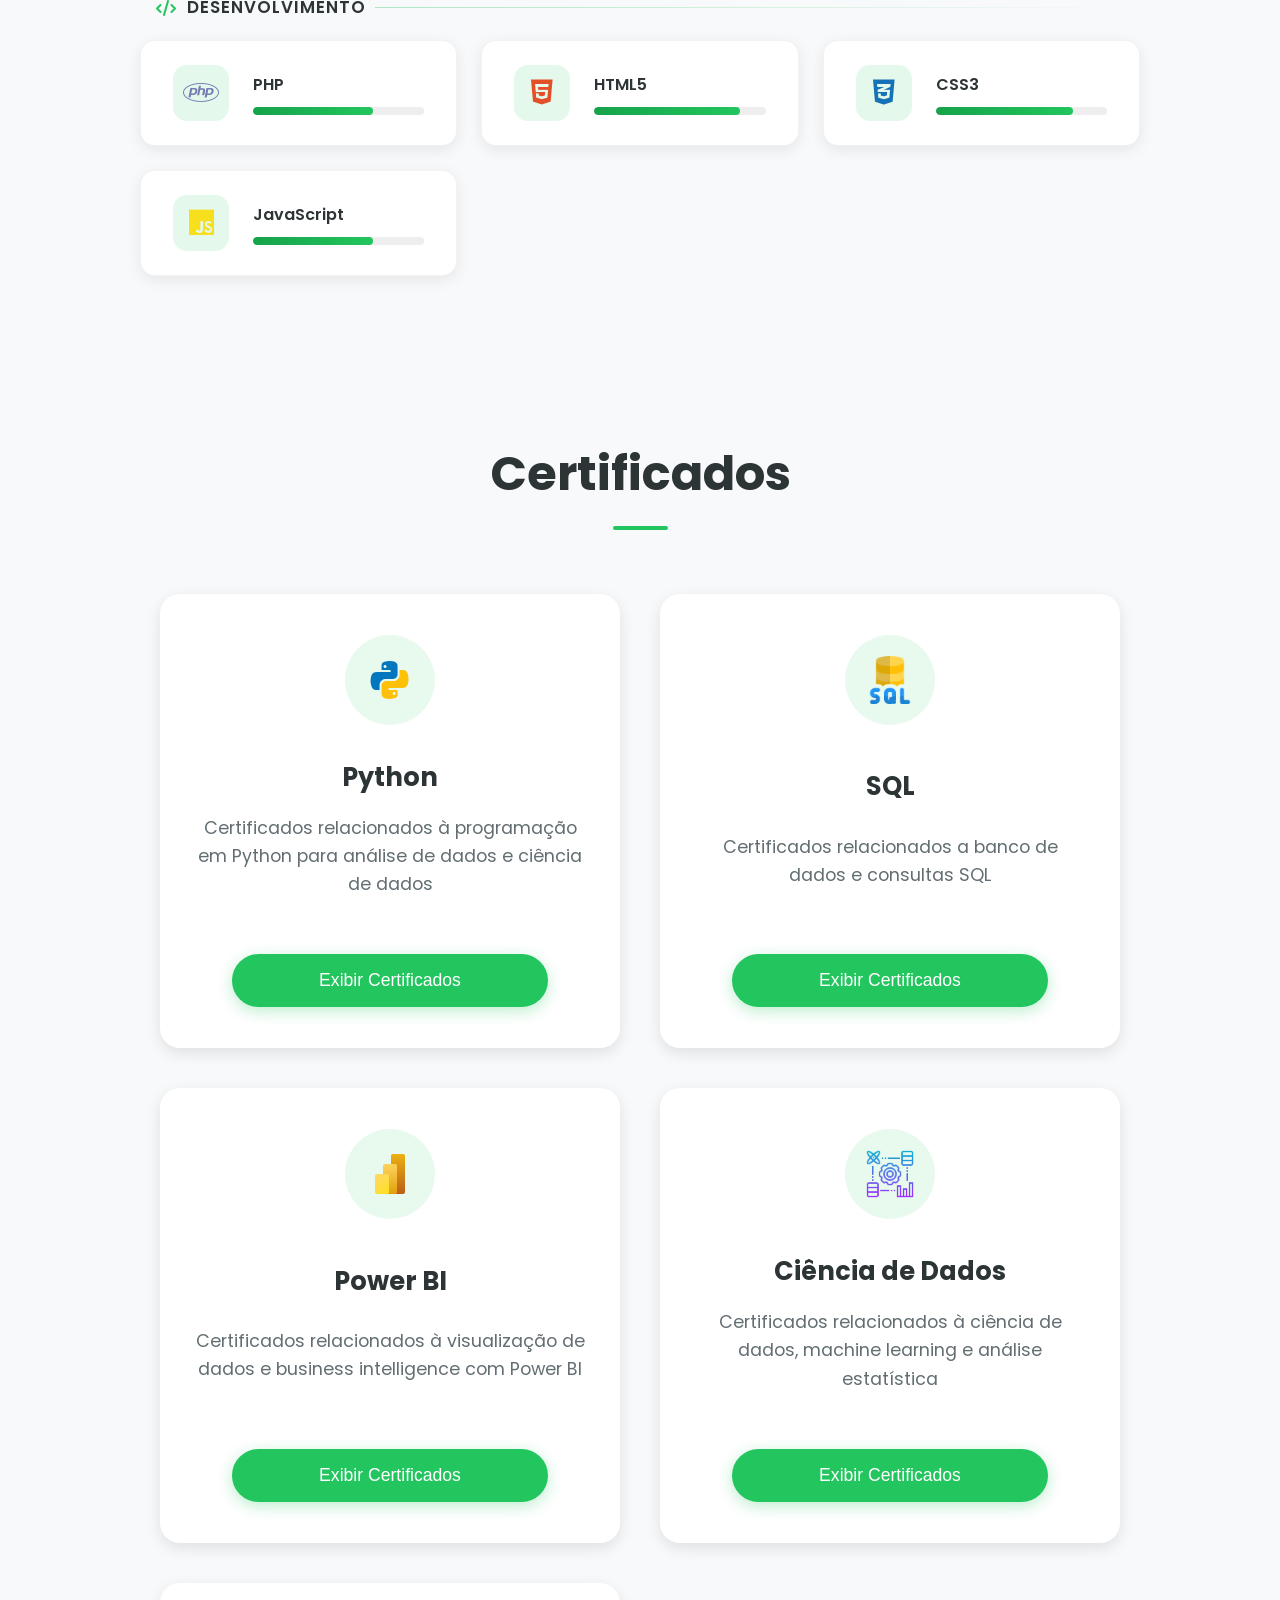
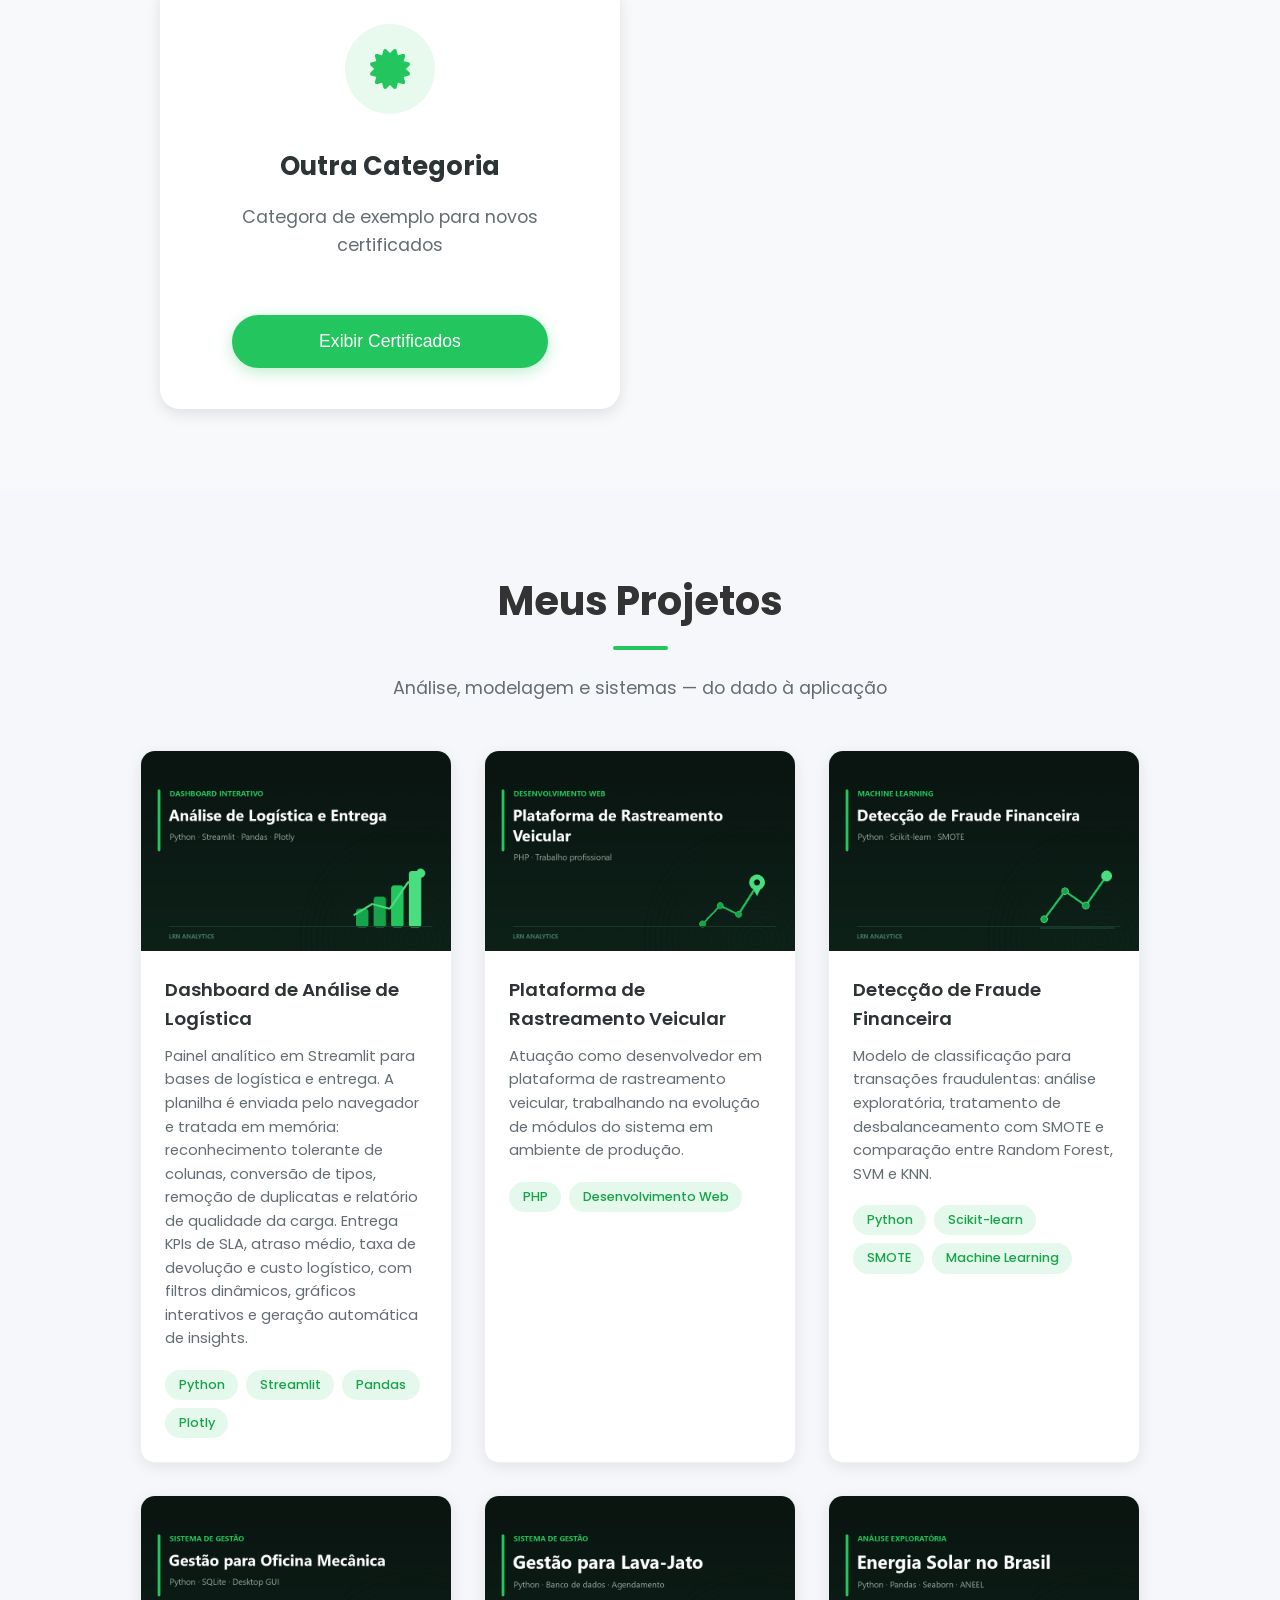
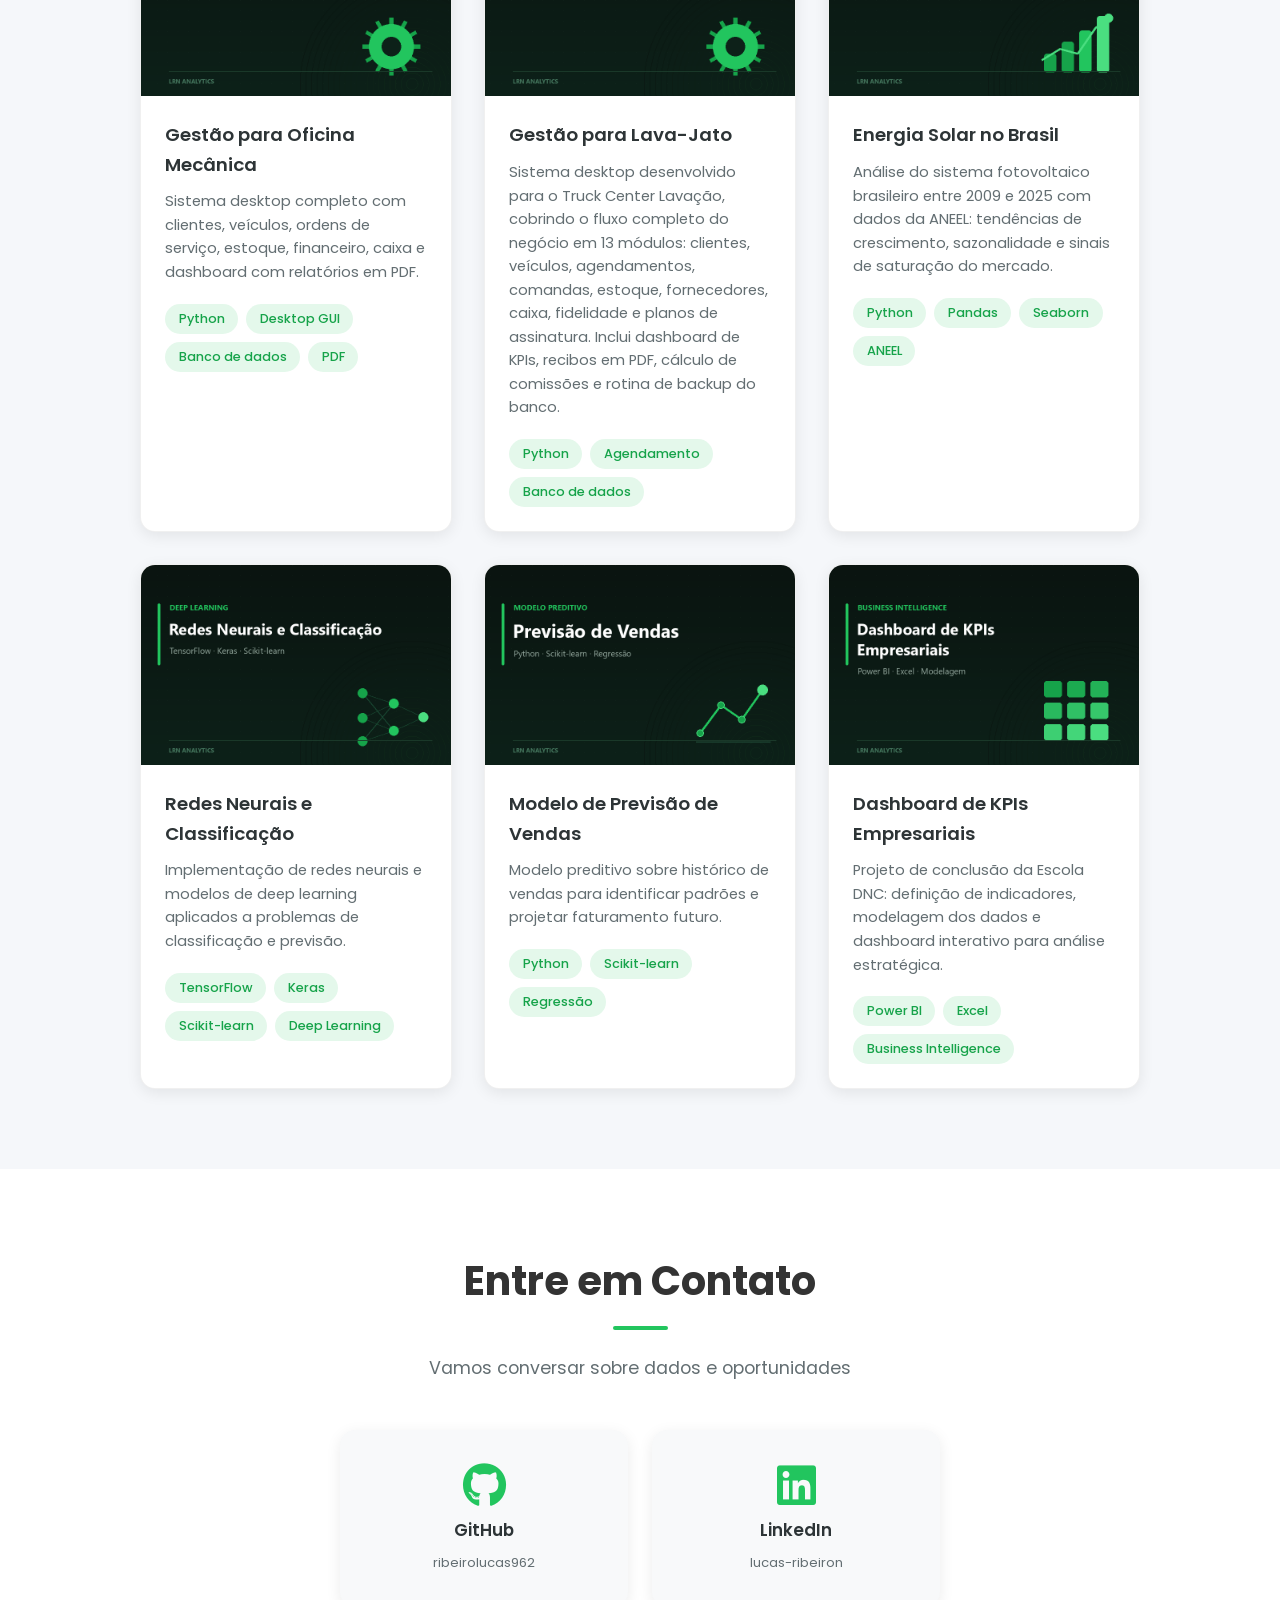
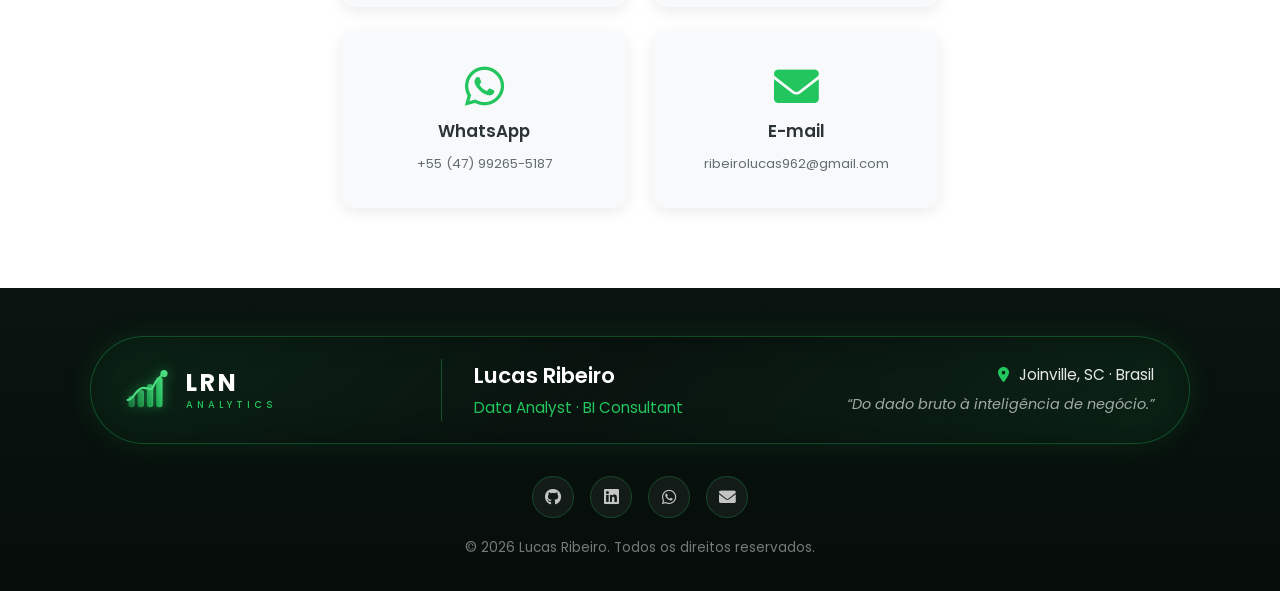
==== commit f56220fb: "Merge origin/main: junta identidade LRN com as correcoes de agosto A copia local estava 10 commits a" ====
--- a/index.html
+++ b/index.html
@@ -97,16 +97,16 @@
                 <div class="about-highlight">
                     <h3>Minha Proposta de Valor</h3>
                     <p>Dados têm o poder de redefinir decisões empresariais.
-                    <br>Não apenas acredito nisso mas estou preparado para transformar essa capacidade em resultados concretos.
-                    <br>Com formação contínua em Ciência de Dados e experiência práticas em análise, modelagem e visualização, entrego soluções estratégicas que otimizam processos e geram impacto direto no negócio.</p>
+                    <br>Não apenas acredito nisso, mas estou preparado para transformar essa capacidade em resultados concretos.
+                    <br>Com formação contínua em Ciência de Dados e experiências práticas em análise, modelagem e visualização, entrego soluções estratégicas que otimizam processos e geram impacto direto no negócio.</p>
                 </div>
 
                 <div class="about-value">
                     <h3>Minhas Competências</h3>
                     <ul class="value-list">
-                        <li><i class="fas fa-check-circle"></i> Inovação orientada a resultados: Não apenas analiso dados brutos transformo em estratégias alinhadas aos objetivos do negócio, gerando decisões mais rápidas e precisas.</li>
-                        <li><i class="fas fa-check-circle"></i> Comprometimento e evolução contínua: Sou orientado a desafios. Investo constantemente em atualização técnica e entrego soluções que superam o esperado.</li>
-                        <li><i class="fas fa-check-circle"></i> Visão estratégica e aplicação prática: Combino conhecimento técnico com aplicabilidade direta, transformando dados complexos em insights que impactam resultados reais.</li>
+                        <li><i class="fas fa-check-circle"></i> Inovação orientada a resultados: não apenas analiso dados brutos, transformo-os em estratégias alinhadas aos objetivos do negócio, gerando decisões mais rápidas e precisas.</li>
+                        <li><i class="fas fa-check-circle"></i> Comprometimento e evolução contínua: sou orientado a desafios. Investo constantemente em atualização técnica e entrego soluções que superam o esperado.</li>
+                        <li><i class="fas fa-check-circle"></i> Visão estratégica e aplicação prática: combino conhecimento técnico com aplicabilidade direta, transformando dados complexos em insights que impactam resultados reais.</li>
                     </ul>
                 </div>
 
@@ -342,7 +342,7 @@
                 </div>
                 <div class="project-card-body">
                     <h3>Dashboard de Análise de Logística</h3>
-                    <p>Painel analítico em Streamlit para bases de logística e entrega. Recebe a planilha por upload, reconhece variações de nome de coluna, calcula KPIs e gera insights automáticos — sem gravar nada em disco.</p>
+                    <p>Painel analítico em Streamlit para bases de logística e entrega. A planilha é enviada pelo navegador e tratada em memória: reconhecimento tolerante de colunas, conversão de tipos, remoção de duplicatas e relatório de qualidade da carga. Entrega KPIs de SLA, atraso médio, taxa de devolução e custo logístico, com filtros dinâmicos, gráficos interativos e geração automática de insights.</p>
                     <div class="project-tags">
                         <span>Python</span> <span>Streamlit</span> <span>Pandas</span> <span>Plotly</span>
                     </div>
@@ -394,7 +394,7 @@
                 </div>
                 <div class="project-card-body">
                     <h3>Gestão para Lava-Jato</h3>
-                    <p>Aplicação de gestão com cadastro de clientes e veículos, agendamento de serviços e rotina automática de backup do banco de dados.</p>
+                    <p>Sistema desktop desenvolvido para o Truck Center Lavação, cobrindo o fluxo completo do negócio em 13 módulos: clientes, veículos, agendamentos, comandas, estoque, fornecedores, caixa, fidelidade e planos de assinatura. Inclui dashboard de KPIs, recibos em PDF, cálculo de comissões e rotina de backup do banco.</p>
                     <div class="project-tags">
                         <span>Python</span> <span>Agendamento</span> <span>Banco de dados</span>
                     </div>
@@ -439,7 +439,7 @@
                     </div>
                 </div>
             </div>
-            <div class="project-card" onclick="window.open('./projetos/Projeto de conclusão de curso escola DNC Power Point V5 [Salvo automaticamente] (2)[1].pdf', '_blank')">
+            <div class="project-card" onclick="window.open('./projetos/projeto-conclusao-dnc.pdf', '_blank')">
                 <div class="project-card-image">
                     <img src="./imagens/capas/bi.png" alt="Dashboard de KPIs" loading="lazy">
                     <div class="project-overlay"><span>Ver Projeto →</span></div>
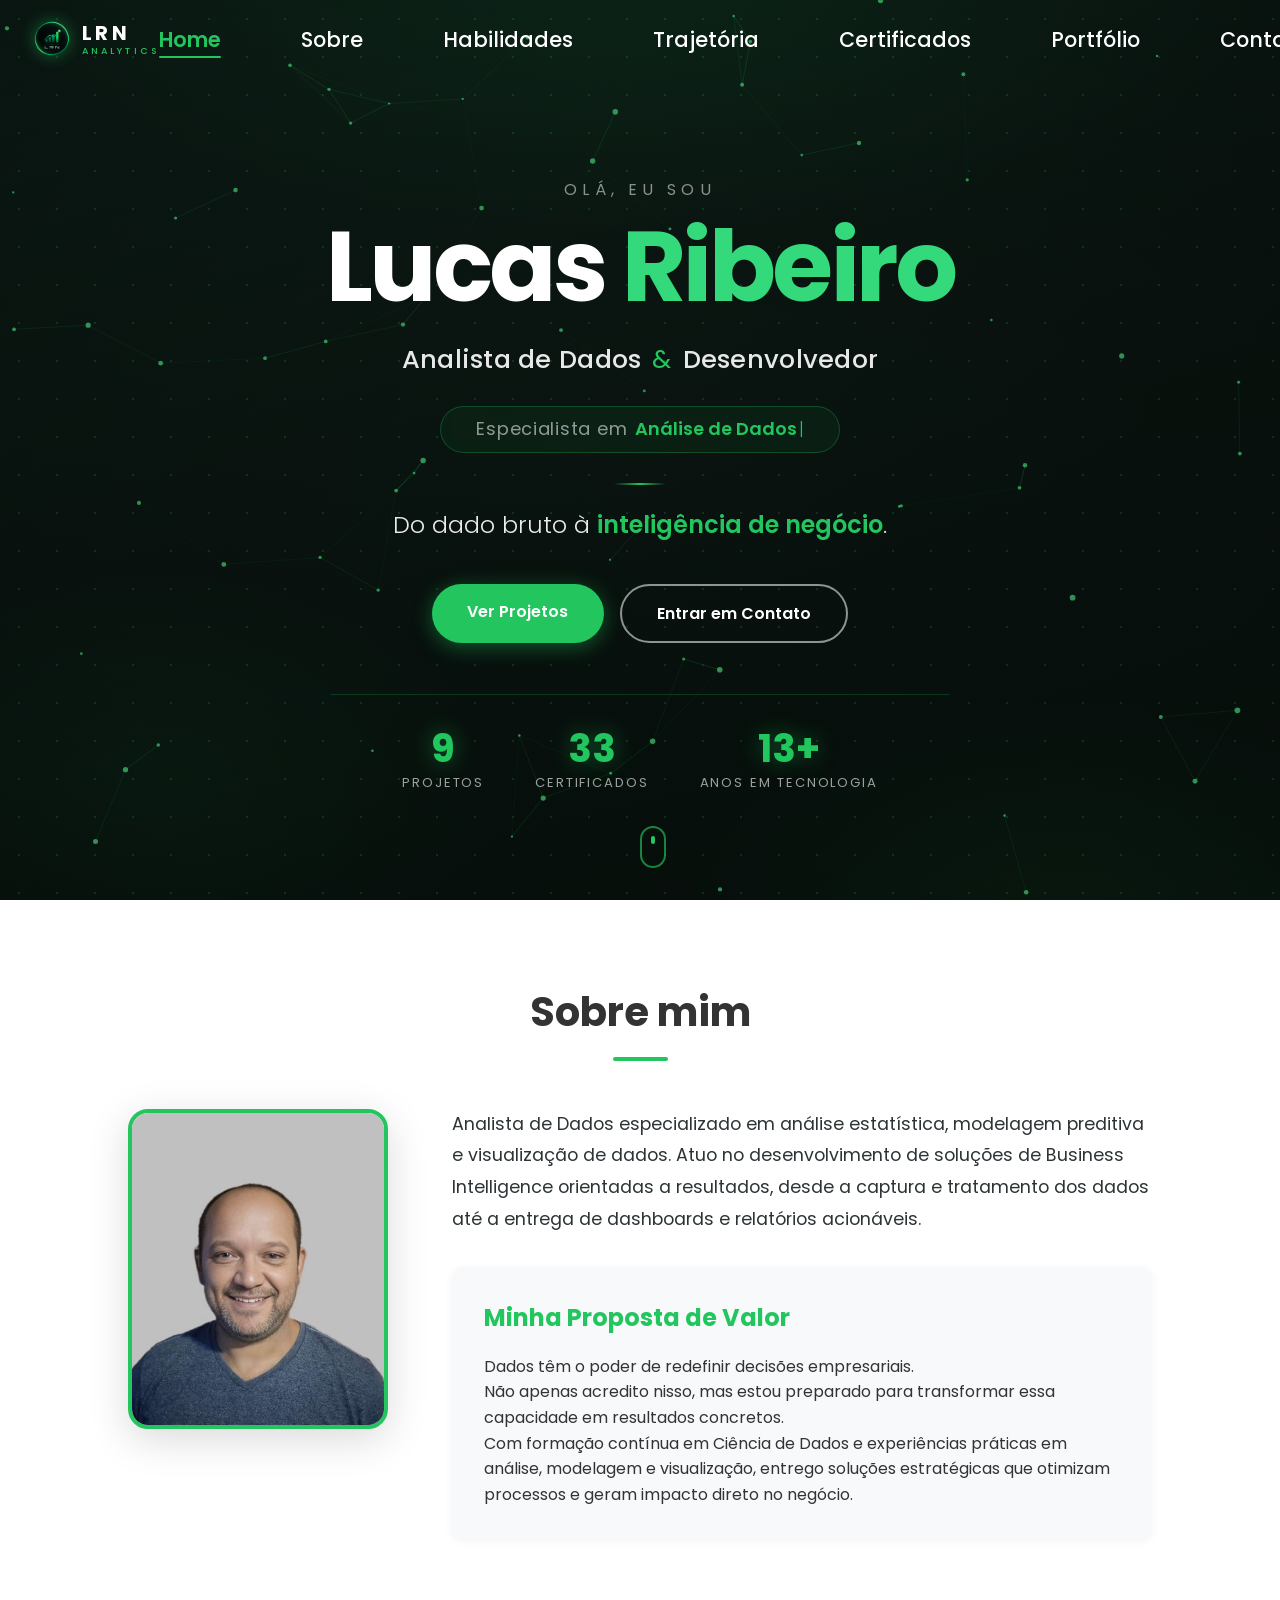
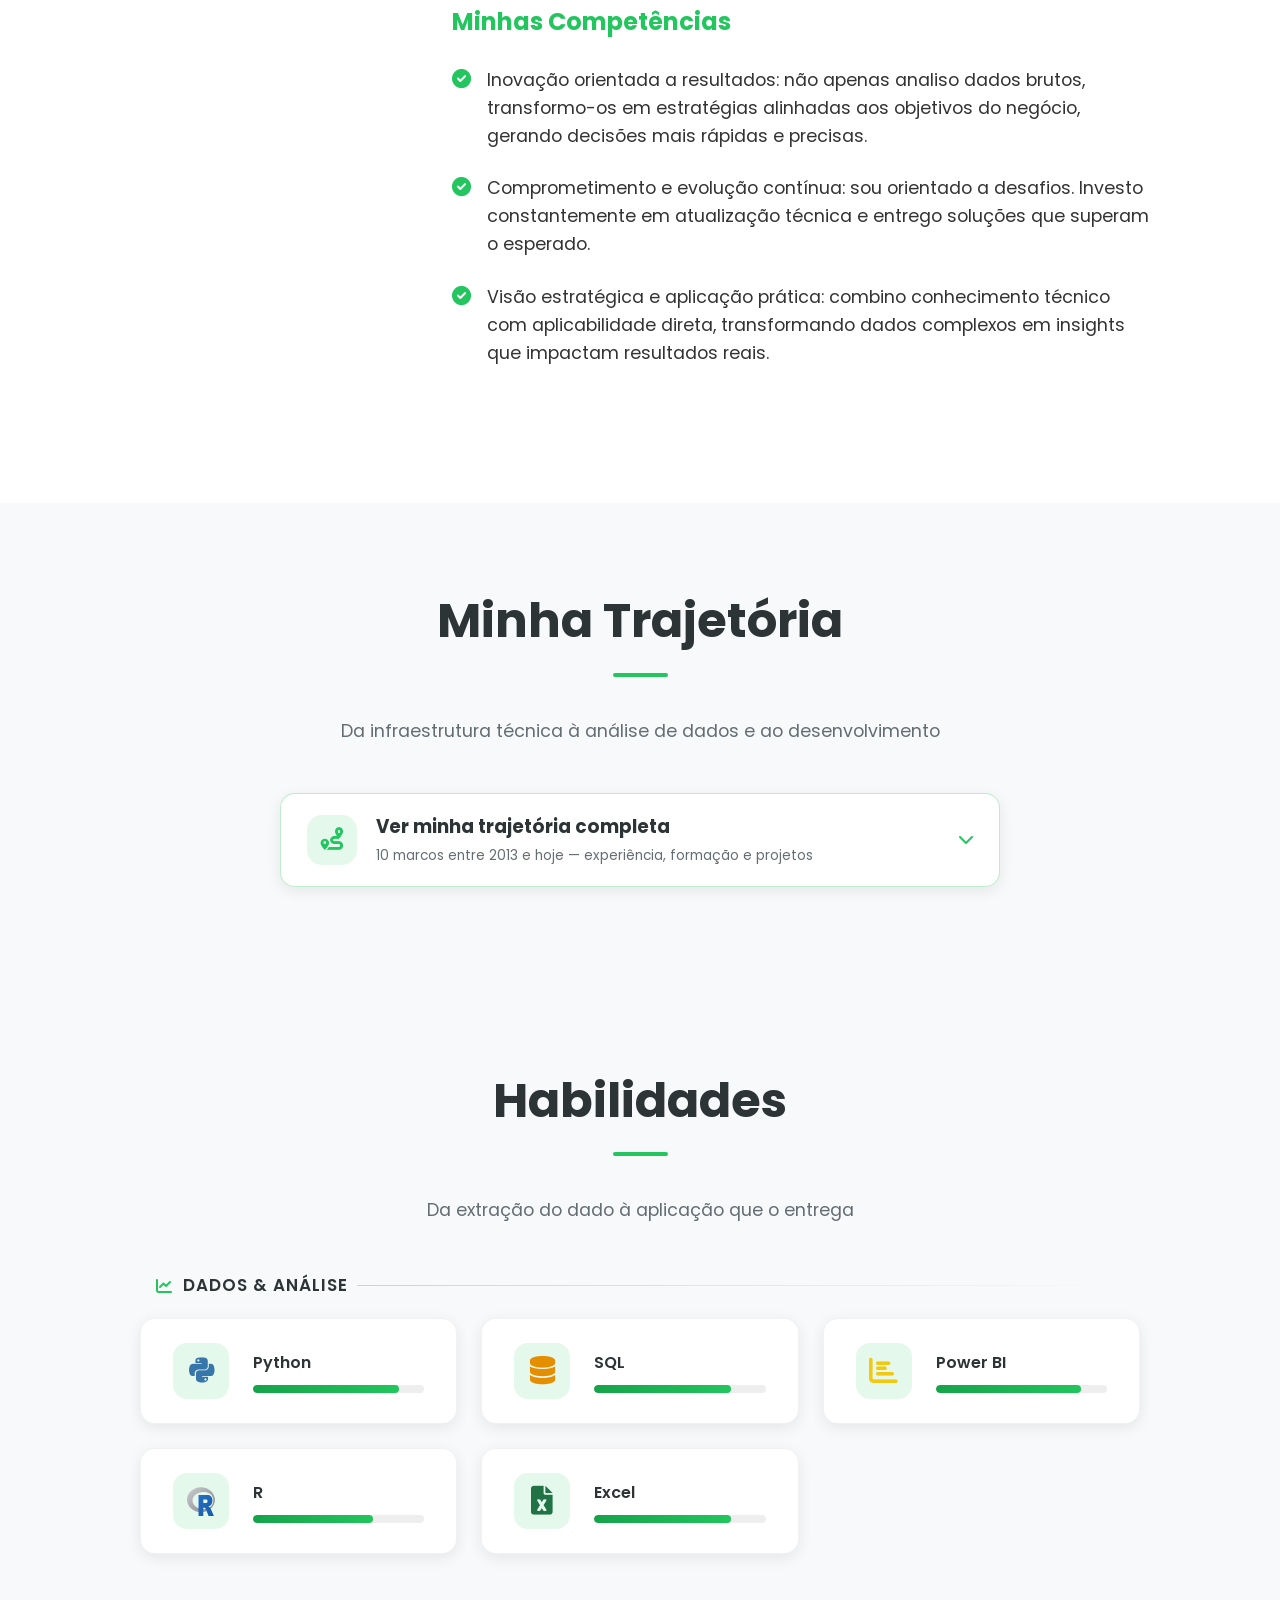
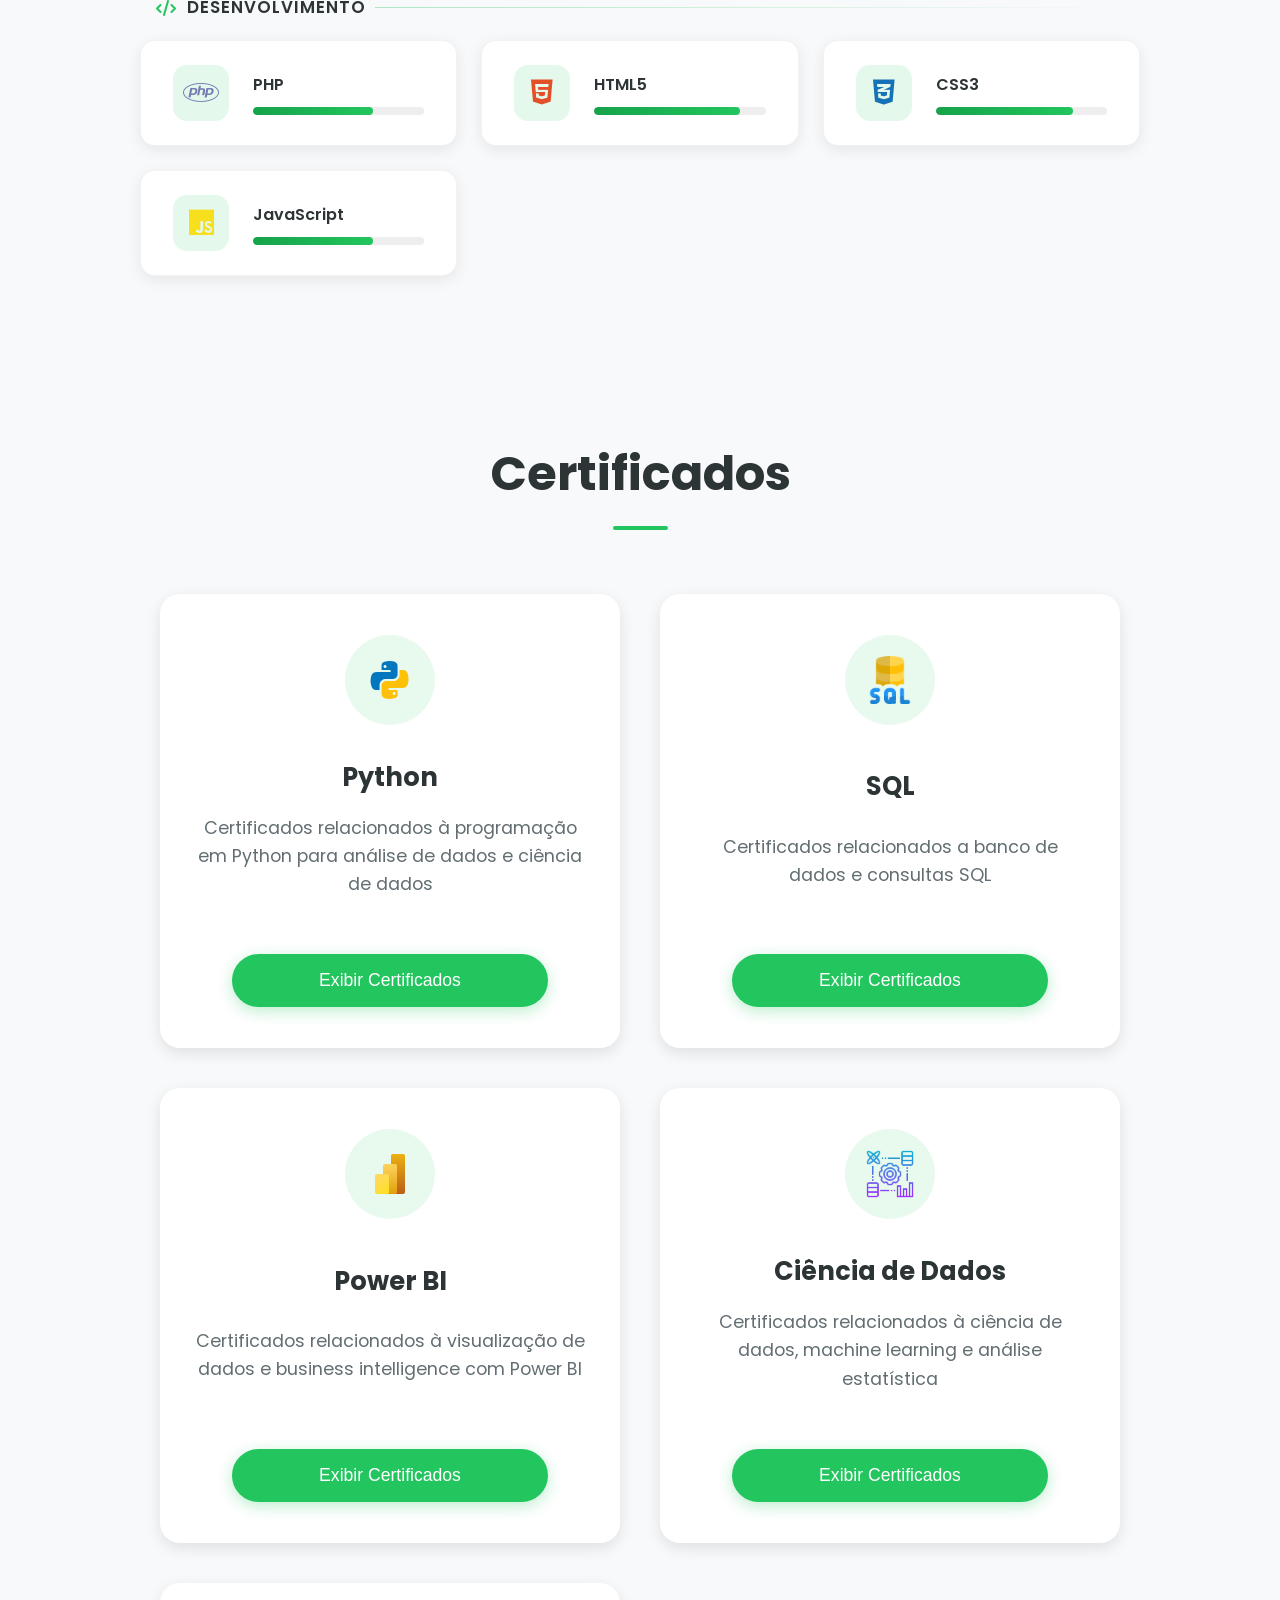
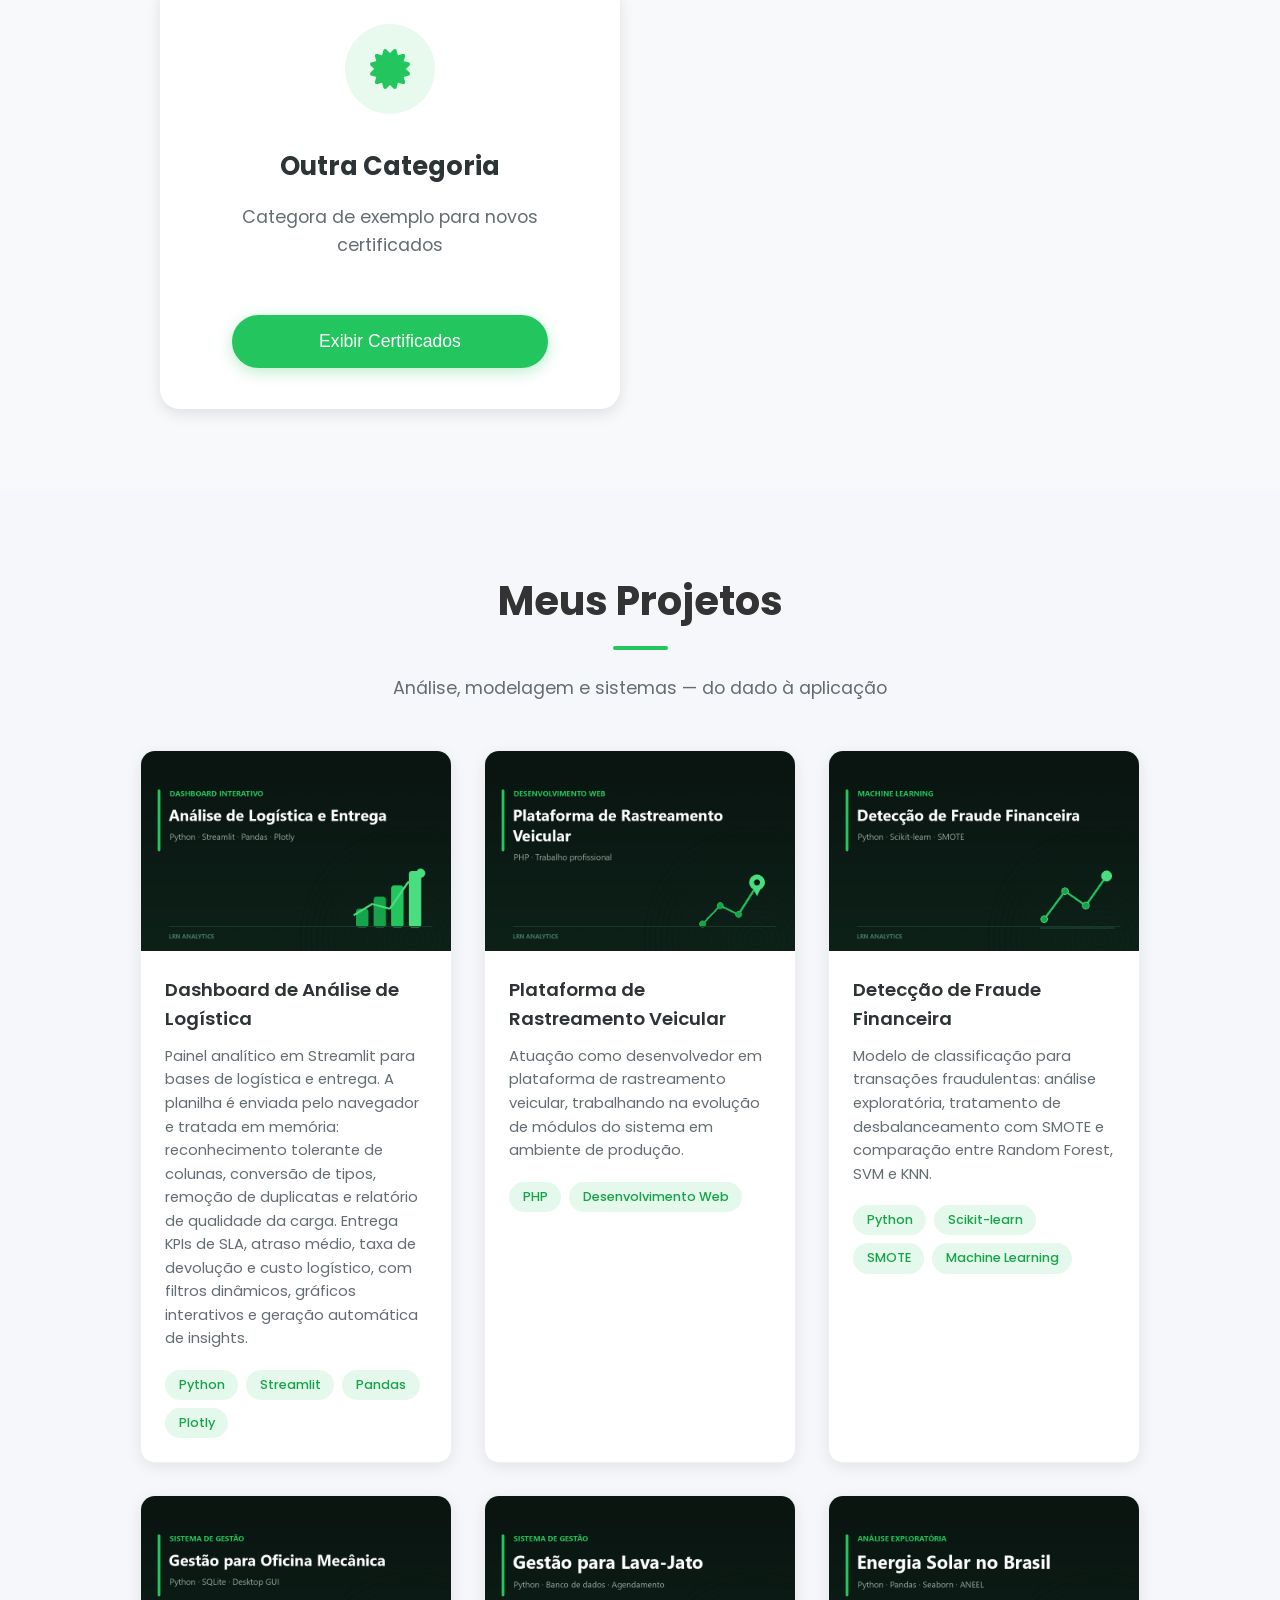
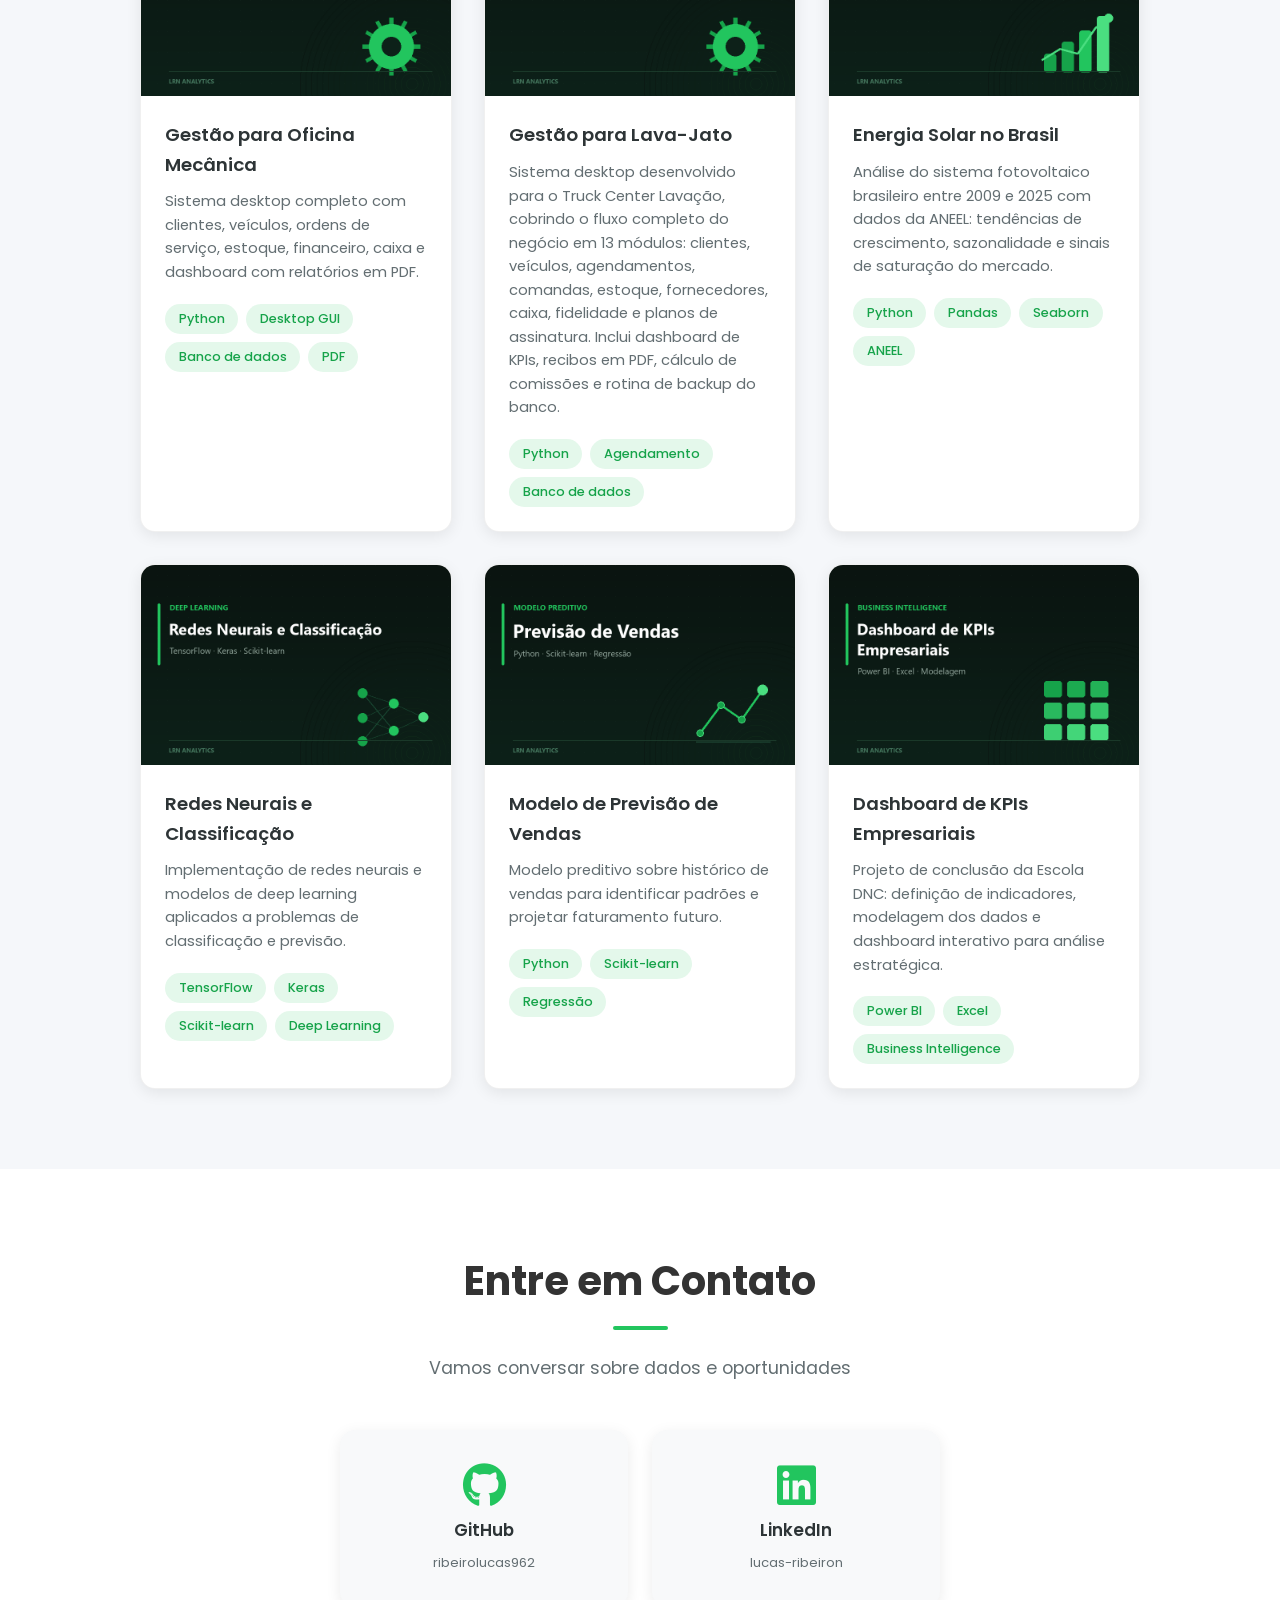
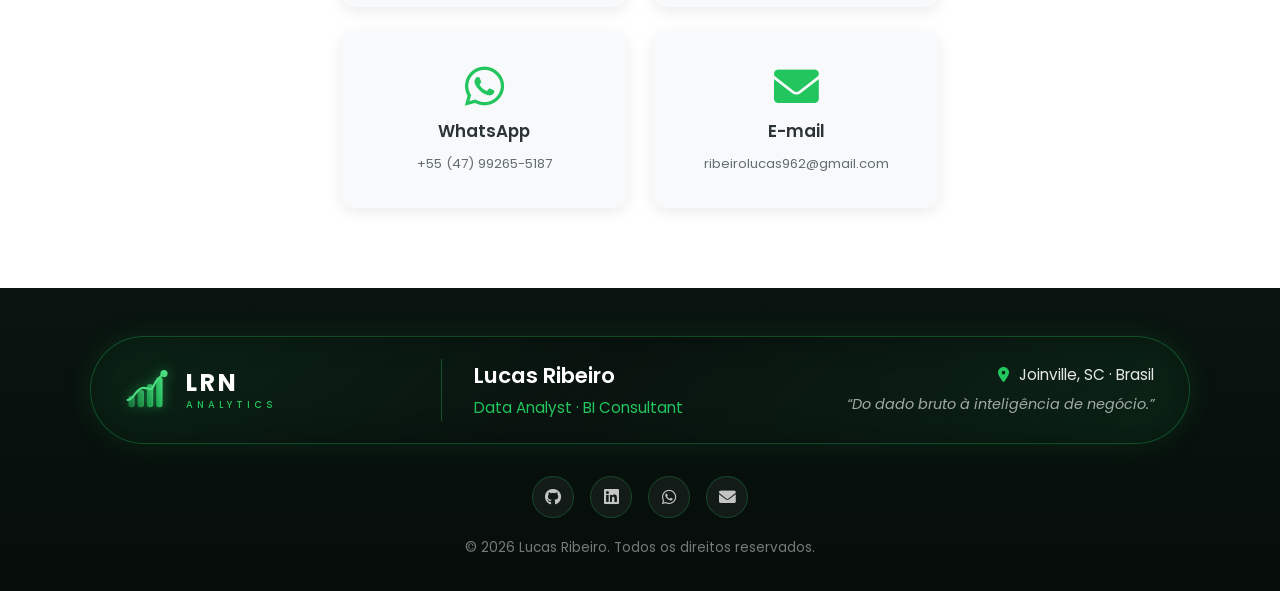
==== commit 577e27e0: "Corrige o nome do hero, que sumia no fundo escuro O nome usava background-clip: text com -webkit-tex" ====
--- a/index.html
+++ b/index.html
@@ -54,7 +54,7 @@
         <div class="hero-content">
             <div class="hero-text">
                 <span class="hero-greeting reveal" style="--delay:0ms">Olá, eu sou</span>
-                <h1 class="hero-title reveal" style="--delay:90ms"><span class="hero-name">Lucas Ribeiro</span></h1>
+                <h1 class="hero-title reveal" style="--delay:90ms"><span class="hero-name"><span class="hero-name-a">Lucas</span> <span class="hero-name-b">Ribeiro</span></span></h1>
                 <p class="hero-role reveal" style="--delay:180ms">Analista de Dados <span>&amp;</span> Desenvolvedor</p>
                 <div class="hero-typing-container reveal" style="--delay:270ms">
                     <span class="typing-prefix">Especialista em</span><span class="typing-text" data-texts='["Análise de Dados", "Business Intelligence", "Machine Learning", "Desenvolvimento Web", "Visualização de Dados", "Modelagem Preditiva"]'></span><span class="cursor">|</span>
--- a/styles.css
+++ b/styles.css
@@ -546,13 +546,24 @@
     font-weight: 700;
     letter-spacing: -0.035em;
     white-space: nowrap;
-    background: linear-gradient(105deg, #ffffff 0%, #ffffff 34%, #4ade80 62%, #22c55e 100%);
-    -webkit-background-clip: text;
-    background-clip: text;
-    -webkit-text-fill-color: transparent;
-    color: var(--primary);
     padding-bottom: 0.06em;
 }
+
+/* Cores solidas de verdade, nao recorte de gradiente.
+   A versao anterior pintava o texto de transparente e mostrava um
+   gradiente por tras; onde esse recorte falha (outro navegador,
+   extensao de tema escuro, alto contraste) o nome sumia no fundo. */
+.hero-name-a {
+    color: #ffffff;
+}
+
+.hero-name-b {
+    color: #34d97b;
+}
+
+/* Sem gradiente recortado no texto, de proposito. Alem de sumir quando o
+   recorte falha, ele clareava "Ribeiro" ate quase branco e diluia o verde
+   da marca. Duas cores solidas leem melhor e nao dependem de nada. */
 
 .hero-role {
     font-size: clamp(1.15rem, 2.5vw, 1.6rem);
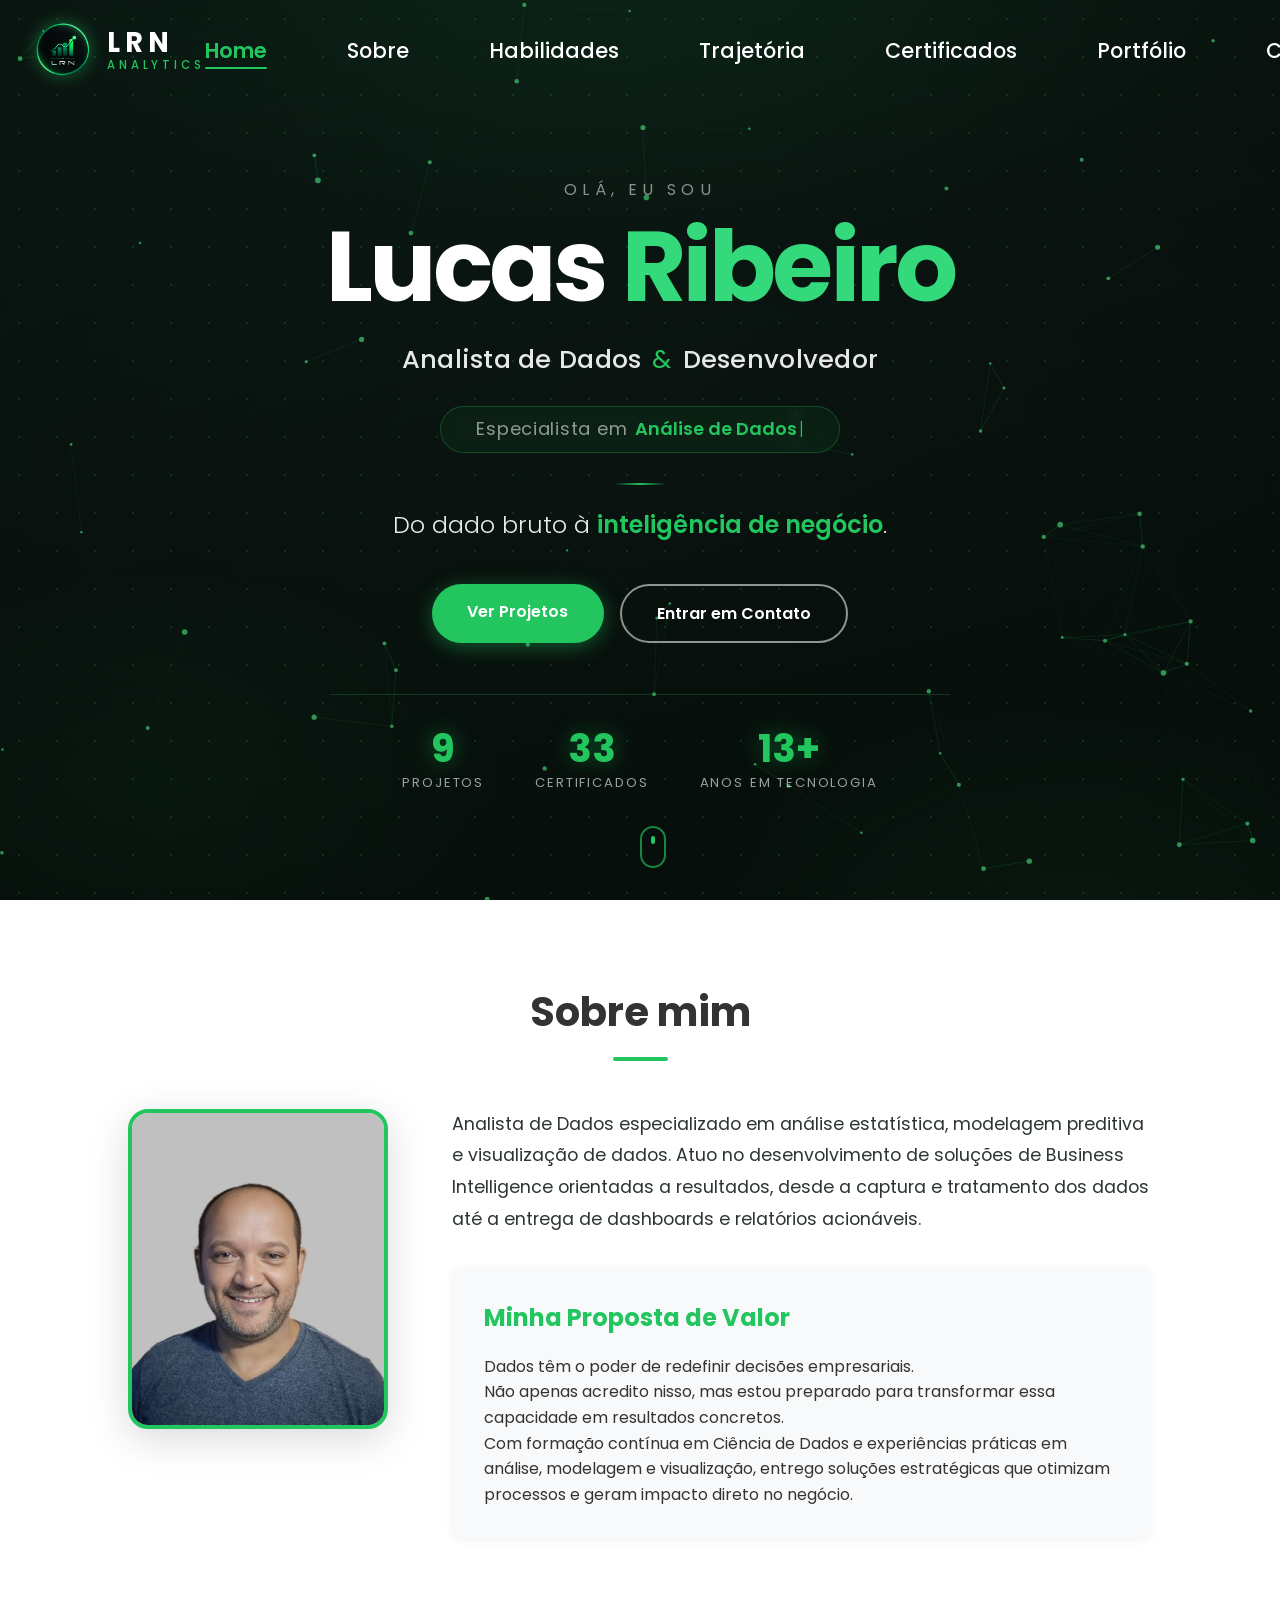
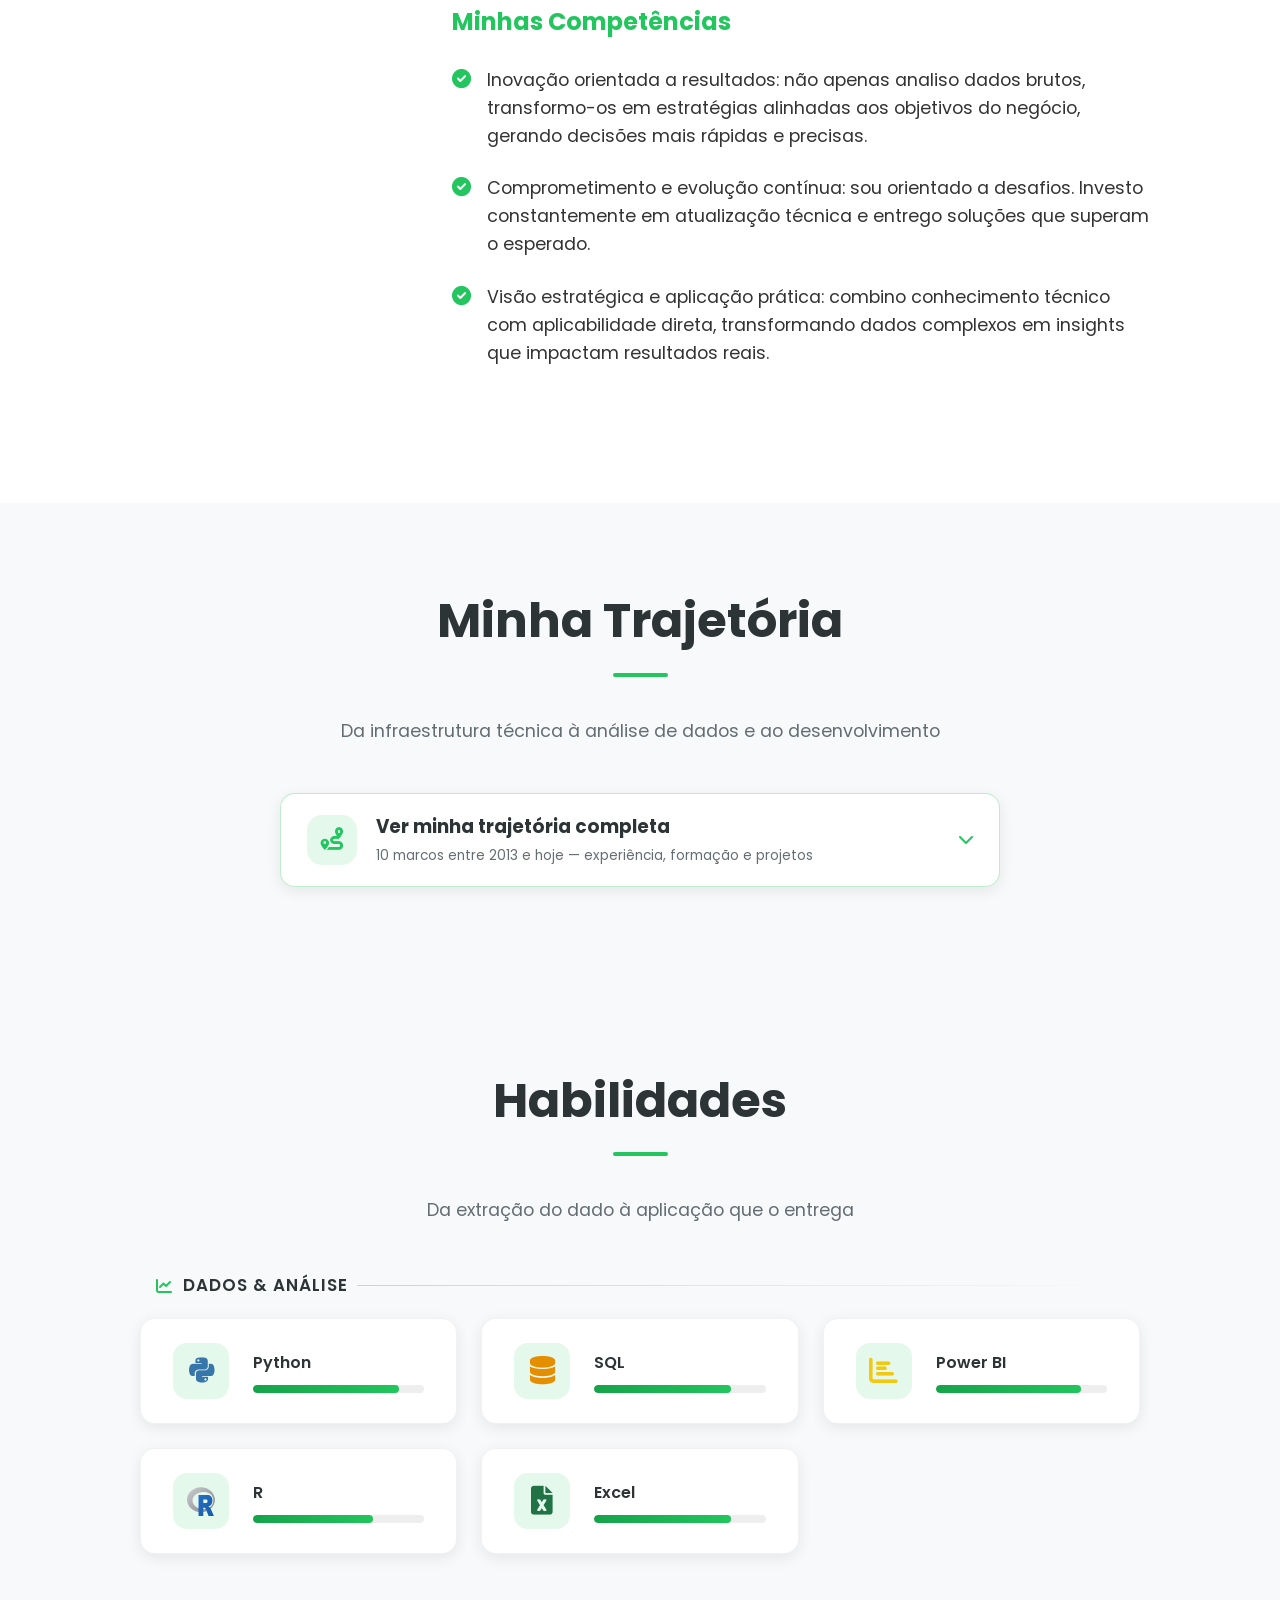
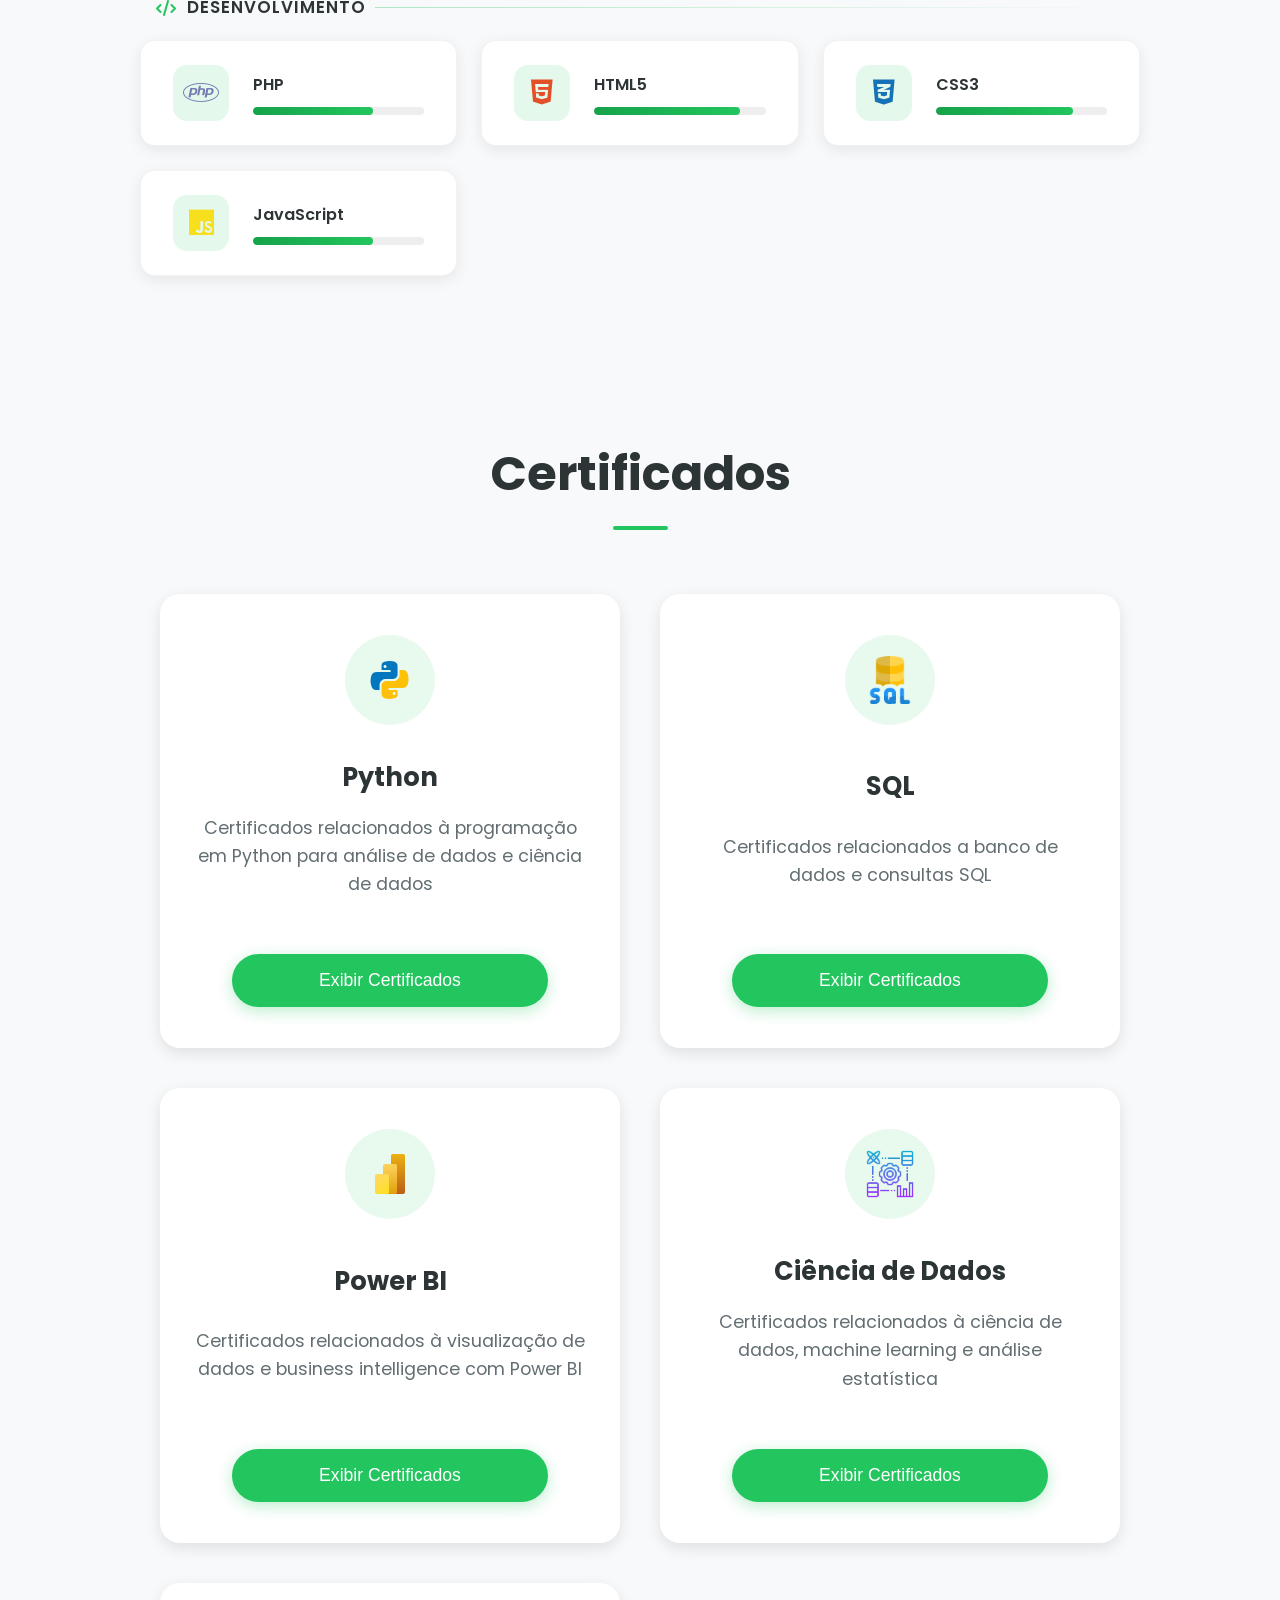
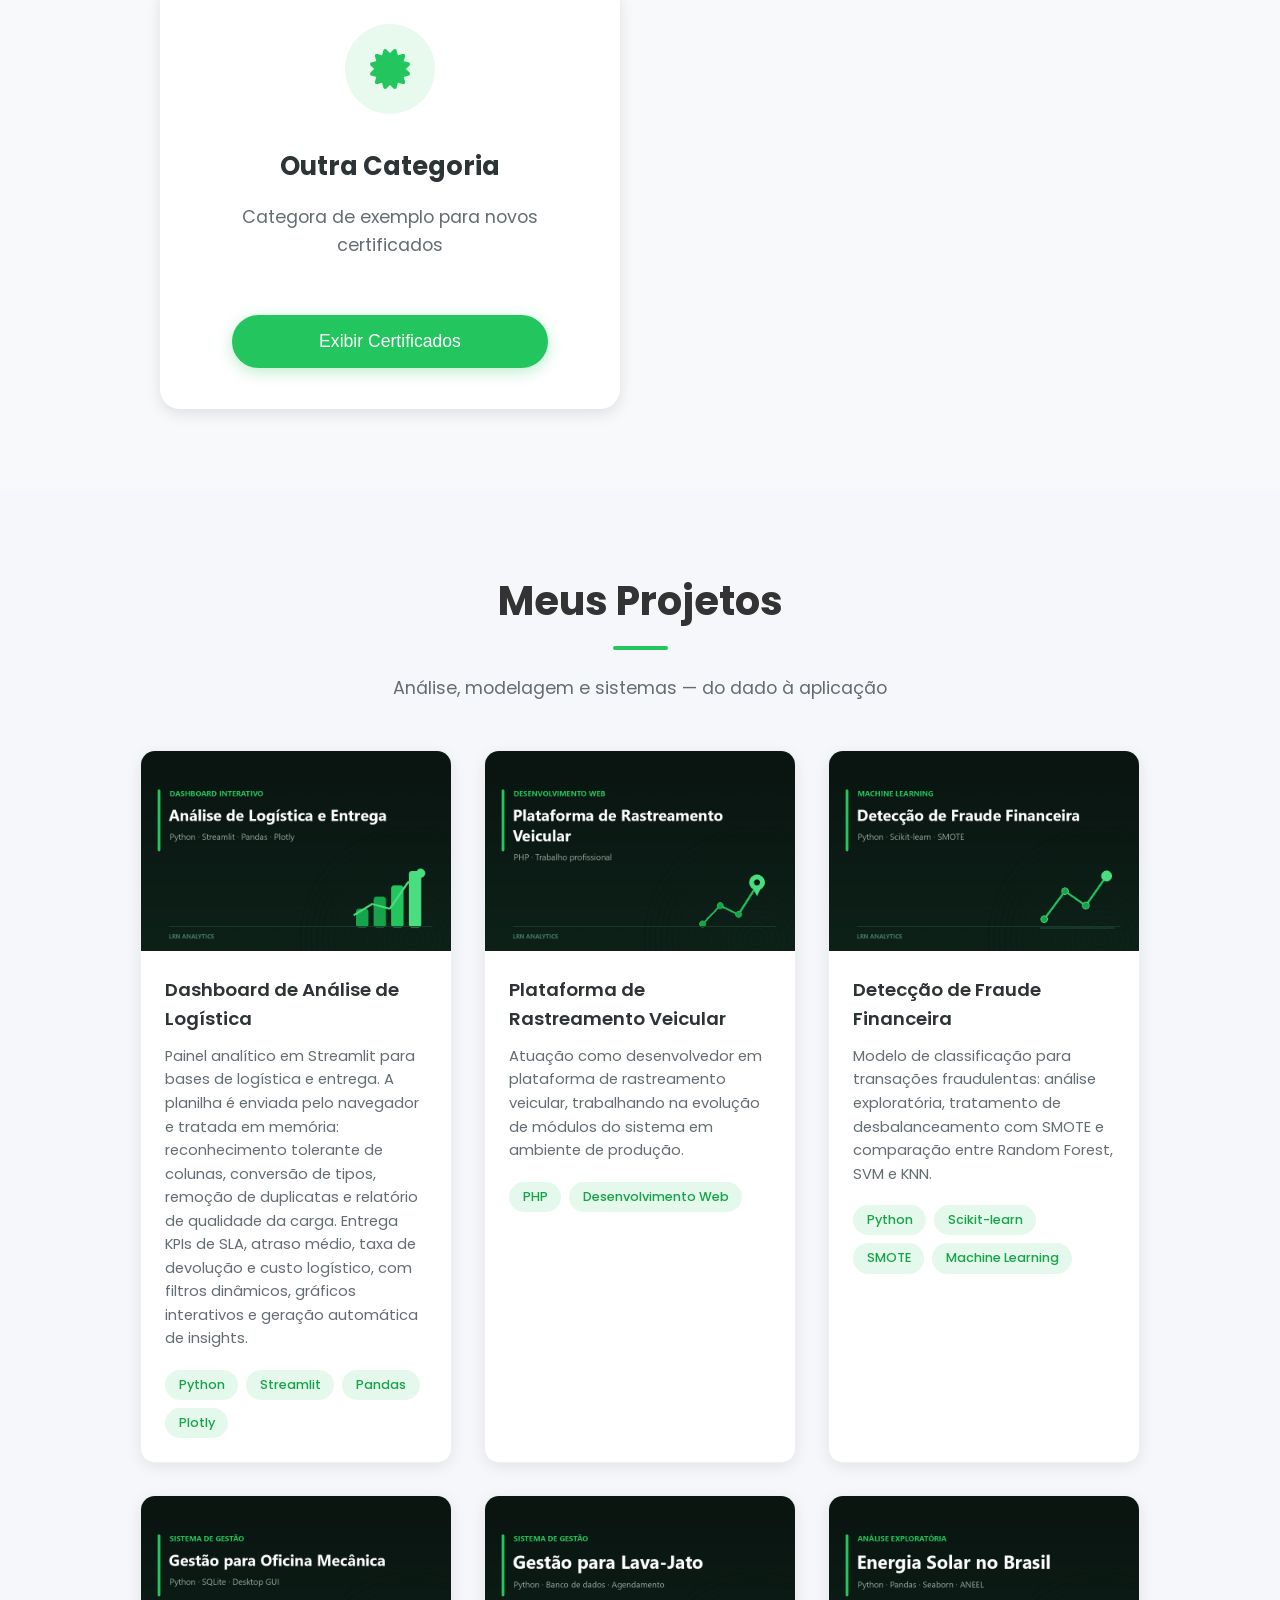
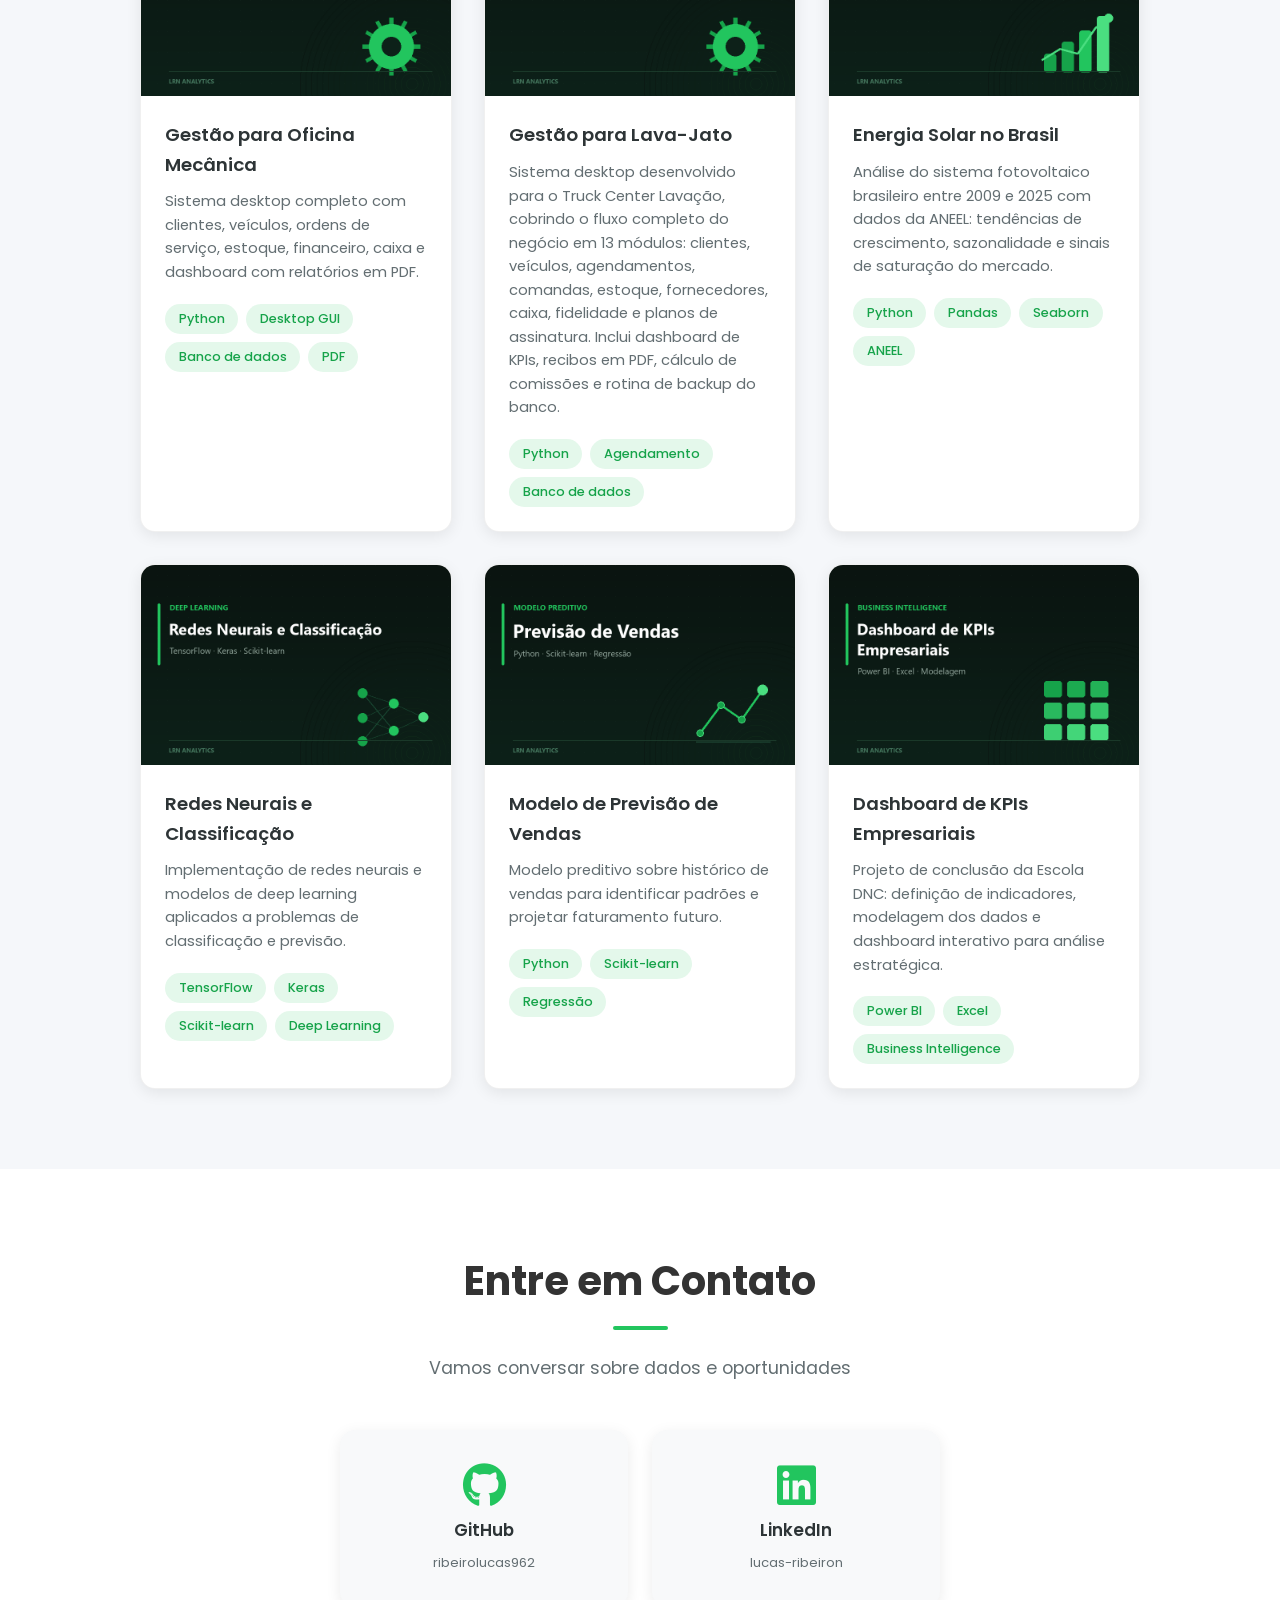
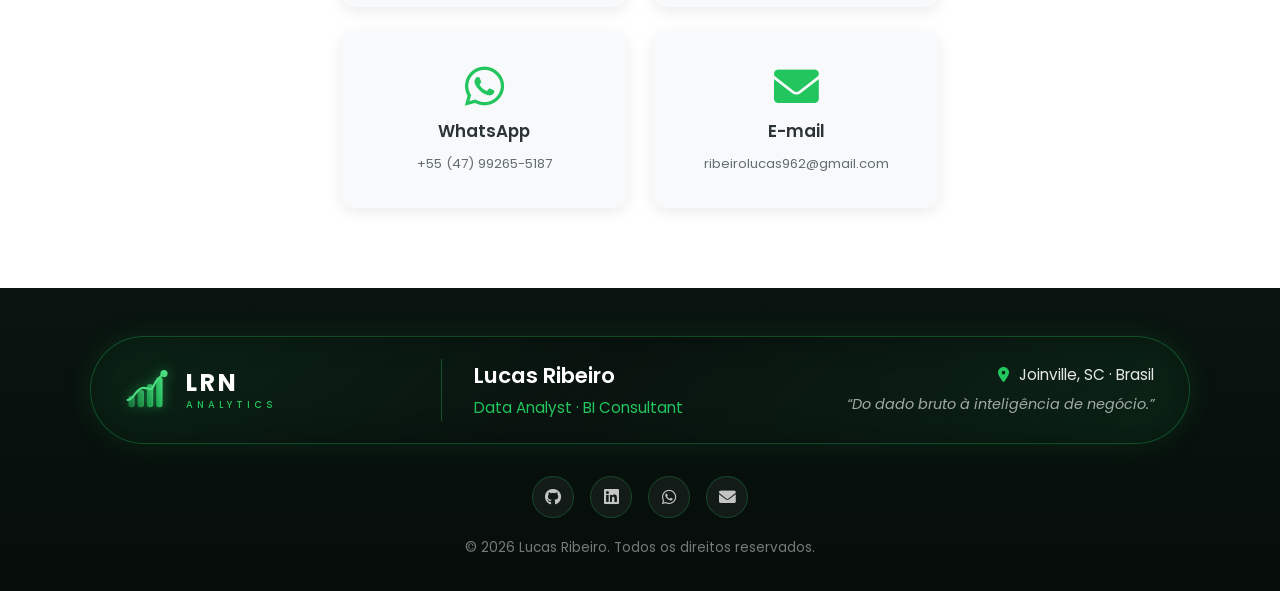
==== commit e73994a5: "Aumenta o logo da navbar, que ficava pequeno demais A marca abria em 40px de lado, com "LRN" em 1,25" ====
--- a/index.html
+++ b/index.html
@@ -23,7 +23,7 @@
         <div class="navbar-container">
             <div class="logo">
                 <a href="#home" class="logo-badge" aria-label="LRN Analytics — início">
-                    <img src="./imagens/logo_lrn.png" alt="" class="logo-mark" width="40" height="40">
+                    <img src="./imagens/logo_lrn.png" alt="" class="logo-mark" width="62" height="62">
                     <span class="logo-lockup">
                         <span class="logo-title">LRN</span>
                         <span class="logo-sub">ANALYTICS</span>
--- a/styles.css
+++ b/styles.css
@@ -86,12 +86,12 @@
     transition: all 0.35s ease;
     display: flex;
     align-items: center;
-    gap: 0.6rem;
+    gap: 0.8rem;
 }
 
 .logo-mark {
-    width: 40px;
-    height: 40px;
+    width: 62px;
+    height: 62px;
     object-fit: contain;
     flex-shrink: 0;
     filter: drop-shadow(0 0 8px rgba(34, 197, 94, 0.45));
@@ -105,7 +105,7 @@
 }
 
 .logo-title {
-    font-size: 1.25rem;
+    font-size: 1.7rem;
     font-weight: 700;
     color: white;
     letter-spacing: 0.18em;
@@ -113,7 +113,7 @@
 }
 
 .logo-sub {
-    font-size: 0.58rem;
+    font-size: 0.72rem;
     font-weight: 500;
     letter-spacing: 0.34em;
     color: var(--primary);
@@ -127,6 +127,21 @@
 
 .logo-badge:hover .logo-title {
     color: var(--primary);
+}
+
+@media screen and (max-width: 768px) {
+    .logo-mark {
+        width: 50px;
+        height: 50px;
+    }
+
+    .logo-title {
+        font-size: 1.45rem;
+    }
+
+    .logo-sub {
+        font-size: 0.64rem;
+    }
 }
 
 @media screen and (max-width: 480px) {
